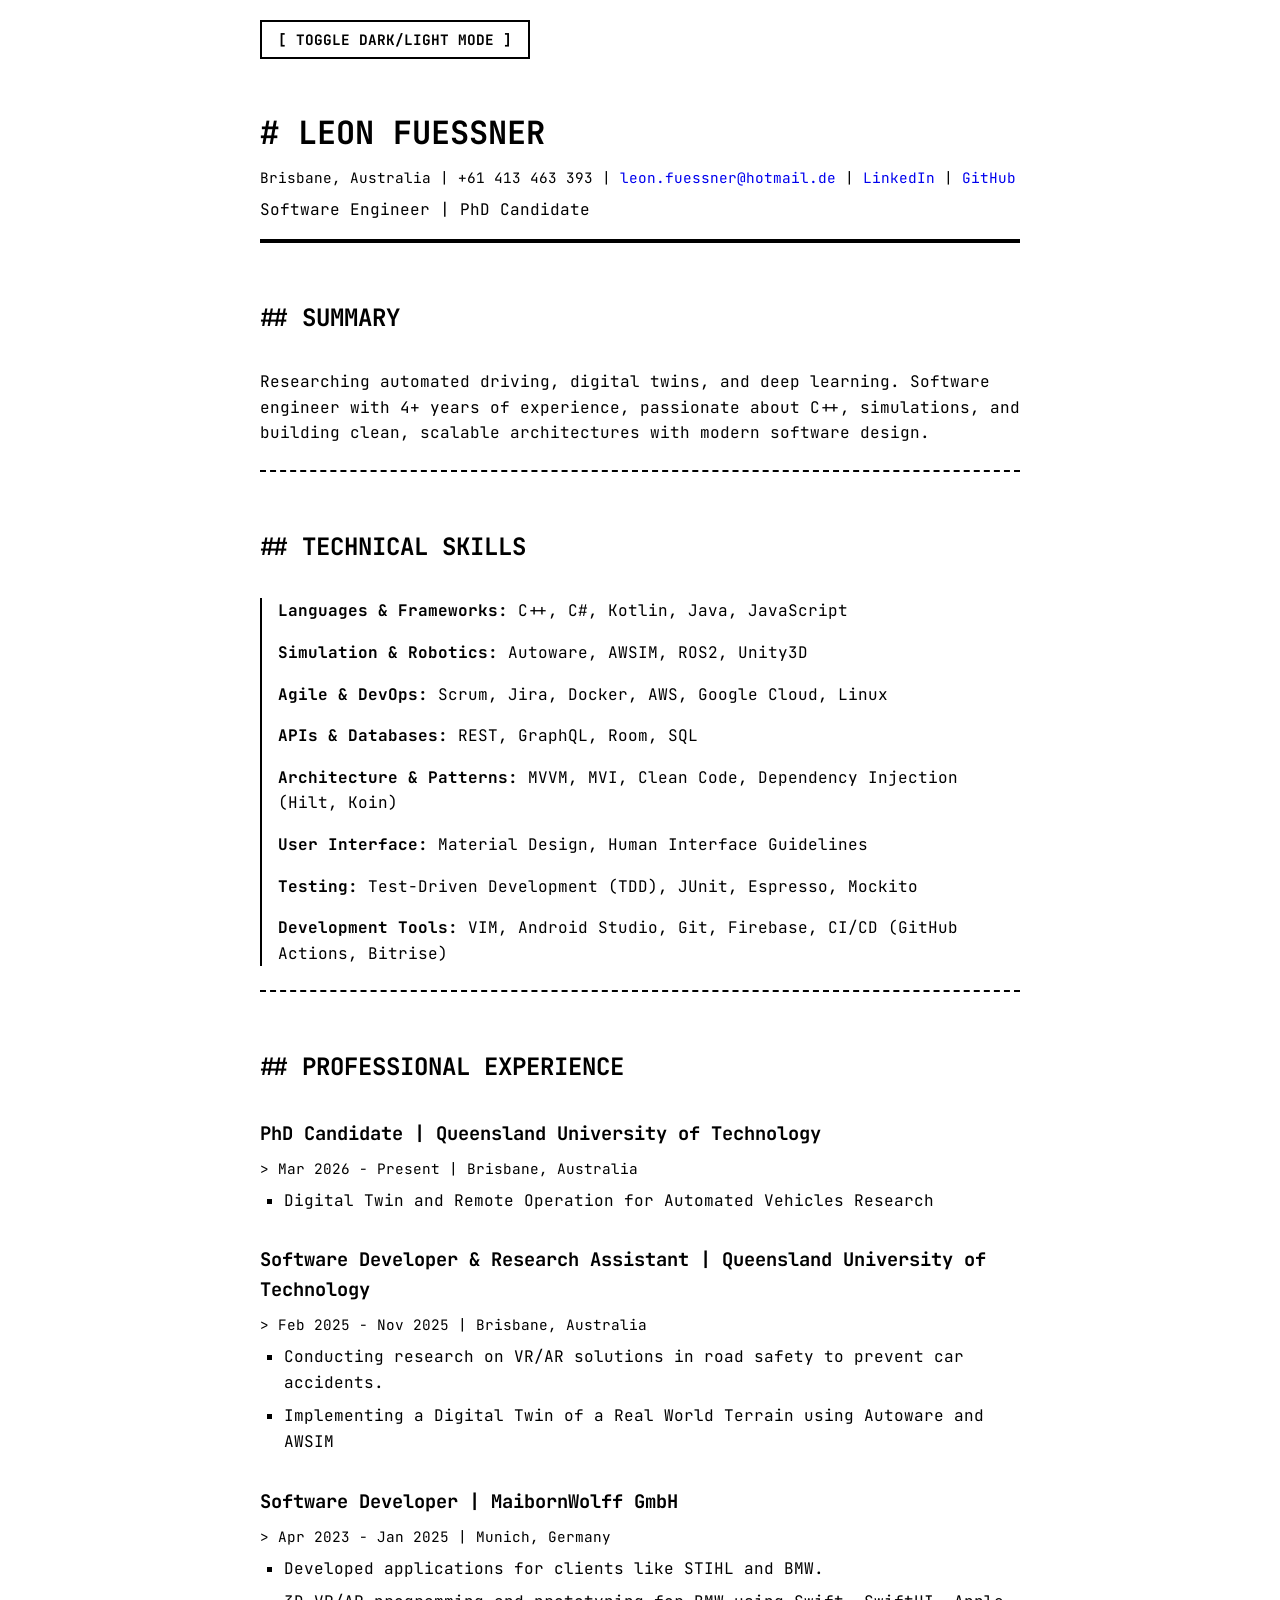
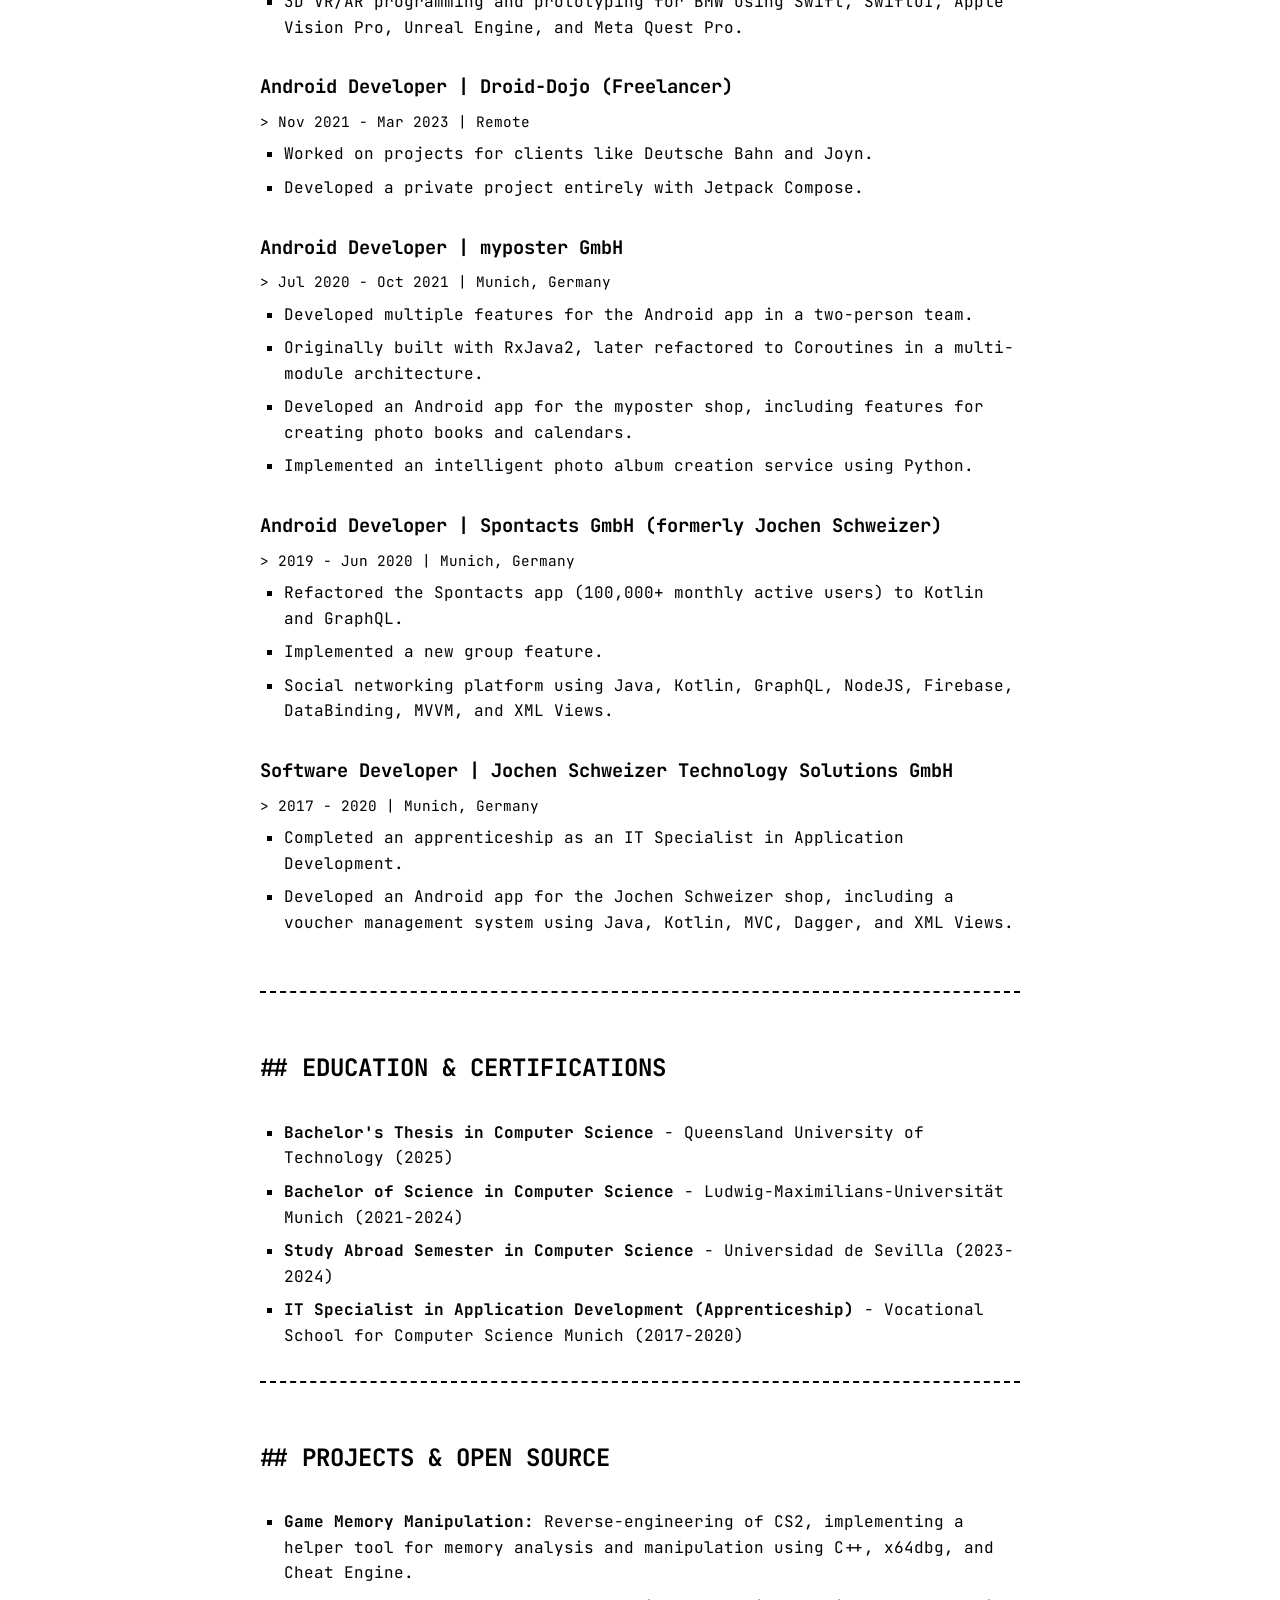
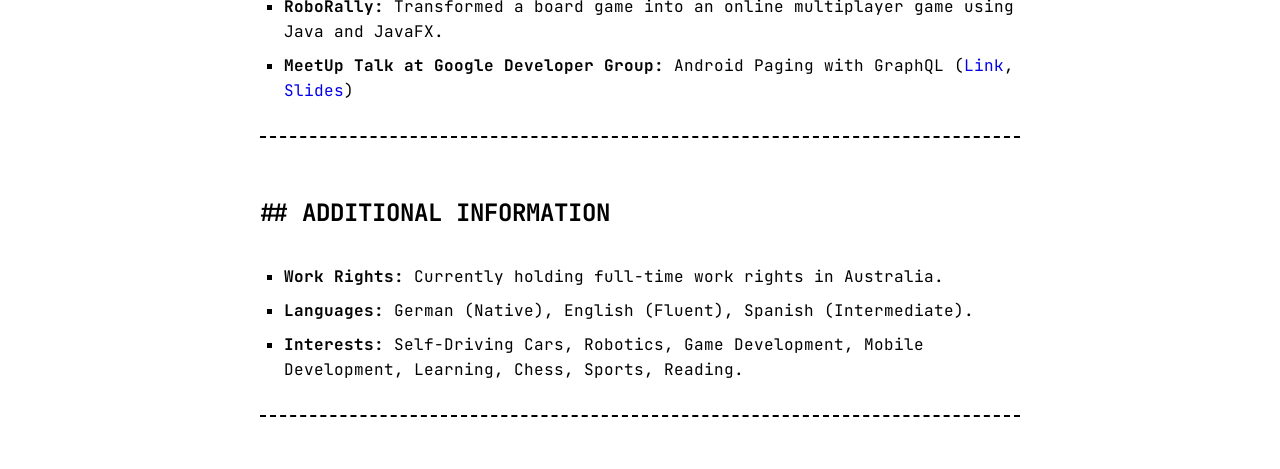
==== index.html @ 9d9c2059 "Update CV: skills, interests, remove /test page" ====
<!DOCTYPE html>
<html lang="en">
<head>
    <meta charset="UTF-8">
    <meta name="viewport" content="width=device-width, initial-scale=1.0">
    <link rel="preconnect" href="https://fonts.googleapis.com">
    <link rel="preconnect" href="https://fonts.gstatic.com" crossorigin>
    <link href="https://fonts.googleapis.com/css2?family=JetBrains+Mono:ital,wght@0,100..800;1,100..800&display=swap" rel="stylesheet">
    <link rel="stylesheet" href="index.css">
    <title>Leon Fuessner - Resume</title>
</head>
<body>
    <div class="controls">
        <button id="theme-toggle">[ Toggle Dark/Light Mode ]</button>
    </div>
    <header>
        <h1># Leon Fuessner</h1>
        <div class="contact-info">
            Brisbane, Australia | +61 413 463 393 | <a href="mailto:leonfuessner@hotmail.de">leon.fuessner@hotmail.de</a> |
            <a href="https://www.linkedin.com/in/leon-fuessner-bab212170">LinkedIn</a> |
            <a href="https://github.com/leonidaas">GitHub</a>
        </div>
        <p>Software Engineer | PhD Candidate</p>
    </header>

    <section>
        <h2>## Summary</h2>
        <p>Researching automated driving, digital twins, and deep learning. Software engineer with 4+ years of experience, passionate about C++, simulations, and building clean, scalable architectures with modern software design.</p>
    </section>

   <section>
  <h2>## Technical Skills</h2>
  <div class="skills-grid">
    <div><strong>Languages & Frameworks:</strong> C++, C#, Kotlin, Java, JavaScript</div>
    <div><strong>Simulation & Robotics:</strong> Autoware, AWSIM, ROS2, Unity3D</div>
    <div><strong>Agile & DevOps:</strong> Scrum, Jira, Docker, AWS, Google Cloud, Linux</div>
    <div><strong>APIs & Databases:</strong> REST, GraphQL, Room, SQL</div>
    <div><strong>Architecture & Patterns:</strong> MVVM, MVI, Clean Code, Dependency Injection (Hilt, Koin)</div>
    <div><strong>User Interface:</strong> Material Design, Human Interface Guidelines</div>
    <div><strong>Testing:</strong> Test-Driven Development (TDD), JUnit, Espresso, Mockito</div>
    <div><strong>Development Tools:</strong> VIM, Android Studio, Git, Firebase, CI/CD (GitHub Actions, Bitrise)</div>
  </div>
</section>
    <section>
        <h2>## Professional Experience</h2>
        <div class="job">
            <h3 class="job-title">PhD Candidate | Queensland University of Technology</h3>
            <p class="job-period">Mar 2026 - Present | Brisbane, Australia</p>
            <ul>
                <li>Digital Twin and Remote Operation for Automated Vehicles Research</li>
            </ul>
        </div>
        <div class="job">
            <h3 class="job-title">Software Developer & Research Assistant | Queensland University of Technology</h3>
            <p class="job-period">Feb 2025 - Nov 2025 | Brisbane, Australia</p>
            <ul>
                <li>Conducting research on VR/AR solutions in road safety to prevent car accidents.</li>
                <li>Implementing a Digital Twin of a Real World Terrain using Autoware and AWSIM</li>
            </ul>
        </div>
        <div class="job">
            <h3 class="job-title">Software Developer | MaibornWolff GmbH</h3>
            <p class="job-period">Apr 2023 -  Jan 2025 | Munich, Germany</p>
            <ul>
                <li>Developed applications for clients like STIHL and BMW.</li>
                <li>3D VR/AR programming and prototyping for BMW using Swift, SwiftUI, Apple Vision Pro, Unreal Engine, and Meta Quest Pro.</li>
            </ul>
        </div>
        <div class="job">
            <h3 class="job-title">Android Developer | Droid-Dojo (Freelancer)</h3>
            <p class="job-period">Nov 2021 - Mar 2023 | Remote</p>
            <ul>
                <li>Worked on projects for clients like Deutsche Bahn and Joyn.</li>
                <li>Developed a private project entirely with Jetpack Compose.</li>
            </ul>
        </div>
        <div class="job">
            <h3 class="job-title">Android Developer | myposter GmbH</h3>
            <p class="job-period">Jul 2020 - Oct 2021 | Munich, Germany</p>
            <ul>
                <li>Developed multiple features for the Android app in a two-person team.</li>
                <li>Originally built with RxJava2, later refactored to Coroutines in a multi-module architecture.</li>
                <li>Developed an Android app for the myposter shop, including features for creating photo books and calendars.</li>
                <li>Implemented an intelligent photo album creation service using Python.</li>
            </ul>
        </div>
        <div class="job">
            <h3 class="job-title">Android Developer | Spontacts GmbH (formerly Jochen Schweizer)</h3>
            <p class="job-period">2019 - Jun 2020 | Munich, Germany</p>
            <ul>
                <li>Refactored the Spontacts app (100,000+ monthly active users) to Kotlin and GraphQL.</li>
                <li>Implemented a new group feature.</li>
                <li>Social networking platform using Java, Kotlin, GraphQL, NodeJS, Firebase, DataBinding, MVVM, and XML Views.</li>
            </ul>
        </div>
        <div class="job">
            <h3 class="job-title">Software Developer | Jochen Schweizer Technology Solutions GmbH</h3>
            <p class="job-period">2017 - 2020 | Munich, Germany</p>
            <ul>
                <li>Completed an apprenticeship as an IT Specialist in Application Development.</li>
                <li>Developed an Android app for the Jochen Schweizer shop, including a voucher management system using Java, Kotlin, MVC, Dagger, and XML Views.</li>
            </ul>
        </div>
    </section>

    <section>
        <h2>## Education & Certifications</h2>
        <ul>
            <li><strong>Bachelor's Thesis in Computer Science</strong> - Queensland University of Technology (2025)</li>
            <li><strong>Bachelor of Science in Computer Science</strong> - Ludwig-Maximilians-Universität Munich (2021-2024)</li>
            <li><strong>Study Abroad Semester in Computer Science</strong> - Universidad de Sevilla (2023-2024)</li>
            <li><strong>IT Specialist in Application Development (Apprenticeship)</strong> - Vocational School for Computer Science Munich (2017-2020)</li>
        </ul>
    </section>

    <section>
        <h2>## Projects & Open Source</h2>
        <ul>
            <li><strong>Game Memory Manipulation:</strong> Reverse-engineering of CS2, implementing a helper tool for memory analysis and manipulation using C++, x64dbg, and Cheat Engine.</li>
            <li><strong>RoboRally:</strong> Transformed a board game into an online multiplayer game using Java and JavaFX.</li>
            <li><strong>MeetUp Talk at Google Developer Group:</strong> Android Paging with GraphQL (<a href="https://gdg.community.dev/events/details/google-gdg-munich-android-presents-september-meetup-jetpack-and-more/">Link</a>, <a href="https://de.slideshare.net/secret/d7X7QtfRTnu1Of">Slides</a>)</li>
            <!-- <li><strong>Open Source Contributions:</strong> Actively contributing to projects on GitHub under <a href="#">leonidaas</a>.</li> -->
        </ul>
    </section>

    <section>
        <h2>## Additional Information</h2>
        <ul>
            <li><strong>Work Rights:</strong> Currently holding full-time work rights in Australia.</li>
            <li><strong>Languages:</strong> German (Native), English (Fluent), Spanish (Intermediate).</li>
            <li><strong>Interests:</strong> Self-Driving Cars, Robotics, Game Development, Mobile Development, Learning, Chess, Sports, Reading.</li>
        </ul>
    </section>

    <script>
        const themeToggle = document.getElementById('theme-toggle');
        const body = document.body;

        themeToggle.addEventListener('click', () => {
            body.classList.toggle('dark-mode');
        });
    </script>
</body>

</html>
---- index.css ----
:root {
    --bg-color: #ffffff;
    --text-color: #000000;
    --link-color: #0000ee;
    --border-color: #000000;
    --font-primary: "JetBrains Mono", monospace;
}

body.dark-mode {
    --bg-color: #000000;
    --text-color: #00ff00;
    --link-color: #00ffff;
    --border-color: #00ff00;
}

* {
    margin: 0;
    padding: 0;
    box-sizing: border-box;
    font-family: var(--font-primary);
}

body {
    background-color: var(--bg-color);
    color: var(--text-color);
    line-height: 1.6;
    max-width: 80ch;
    margin: 0 auto;
    padding: 20px;
}

.controls {
    margin-bottom: 2rem;
    display: flex;
    gap: 1rem;
    flex-wrap: wrap;
}

button {
    background: var(--bg-color);
    color: var(--text-color);
    border: 2px solid var(--border-color);
    padding: 0.5rem 1rem;
    cursor: pointer;
    font-size: 0.9rem;
    font-weight: bold;
    text-transform: uppercase;
}

button:hover {
    background: var(--text-color);
    color: var(--bg-color);
}

header {
    padding: 1rem 0;
    margin-bottom: 2rem;
    border-bottom: 4px solid var(--border-color);
}

h1 {
    font-size: 2rem;
    margin-bottom: 0.5rem;
    text-transform: uppercase;
}

.contact-info {
    font-size: 0.9rem;
    margin: 0.5rem 0;
}

a {
    color: var(--link-color);
    text-decoration: none;
}

a:hover {
    text-decoration: underline;
    background-color: var(--text-color);
    color: var(--bg-color);
}

section {
    padding: 1.5rem 0;
    margin-bottom: 2rem;
    border-bottom: 2px dashed var(--border-color);
}

h2 {
    padding-bottom: 0.5rem;
    margin-bottom: 1.5rem;
    text-transform: uppercase;
}

h3 {
    margin-top: 1rem;
    margin-bottom: 0.5rem;
}

.job {
    margin-bottom: 2rem;
}

.job-title {
    font-weight: bold;
}

.job-period {
    font-size: 0.9rem;
    margin-bottom: 0.5rem;
}

.job-period::before {
    content: "> ";
}

ul {
    list-style: square;
    margin-left: 1.5rem;
    margin-top: 0.5rem;
}

li {
    margin-bottom: 0.5rem;
}

.skills-grid {
    display: grid;
    grid-template-columns: 1fr;
    gap: 1rem;
    border-left: 2px solid var(--border-color);
    padding-left: 1rem;
}

@media (max-width: 600px) {
    h1 {
        font-size: 1.5rem;
    }
}
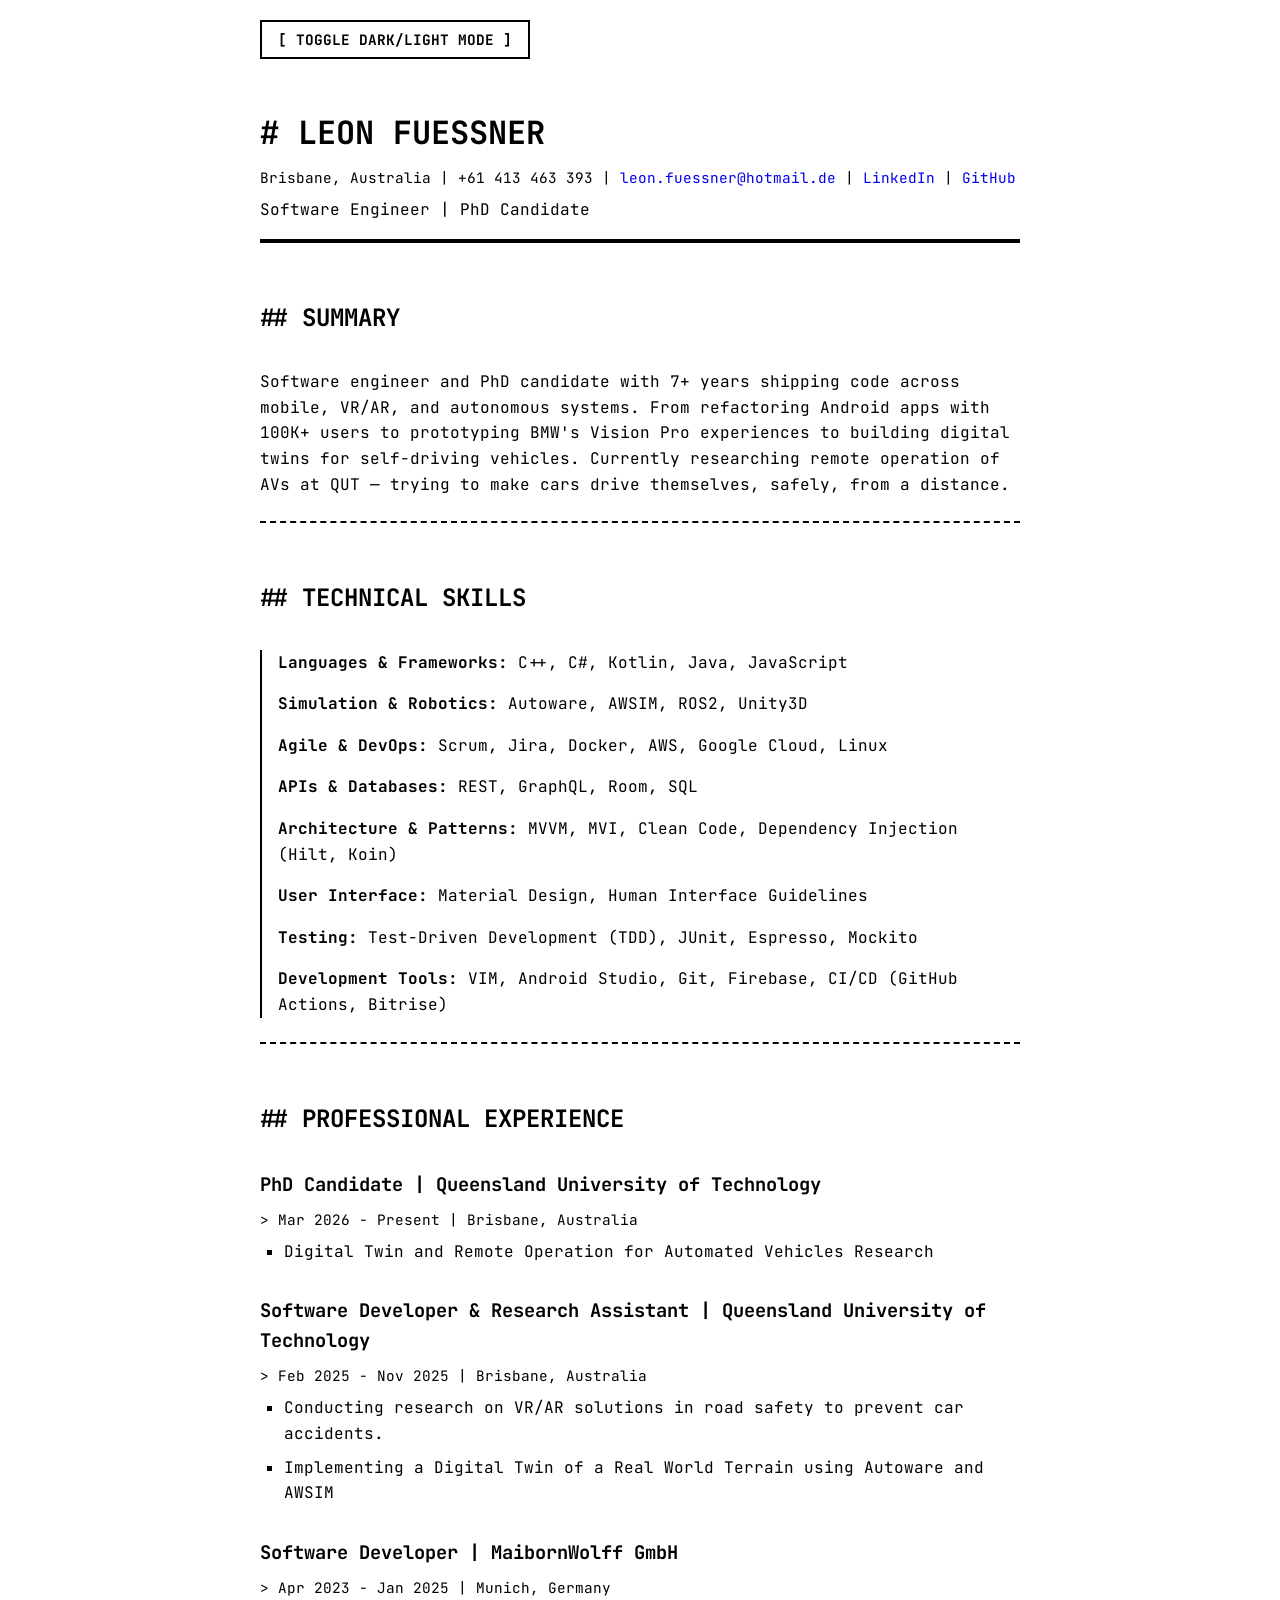
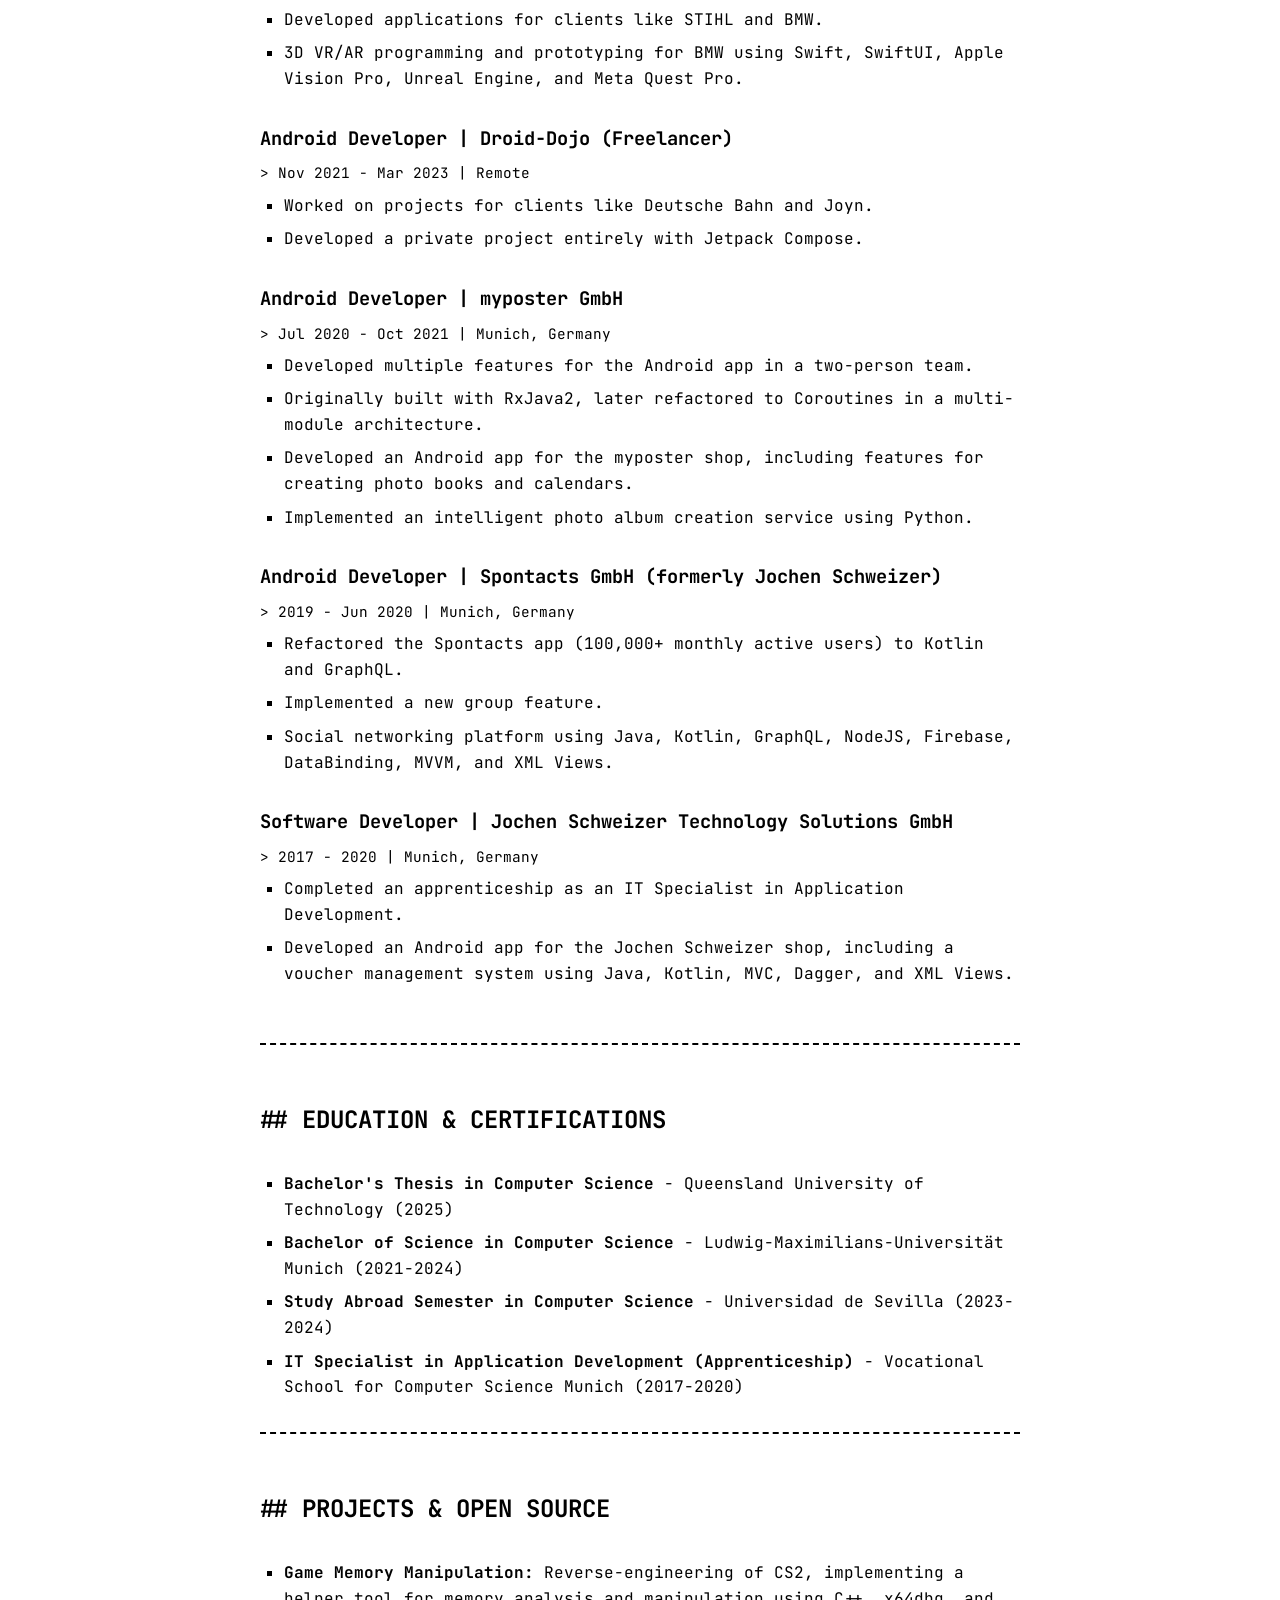
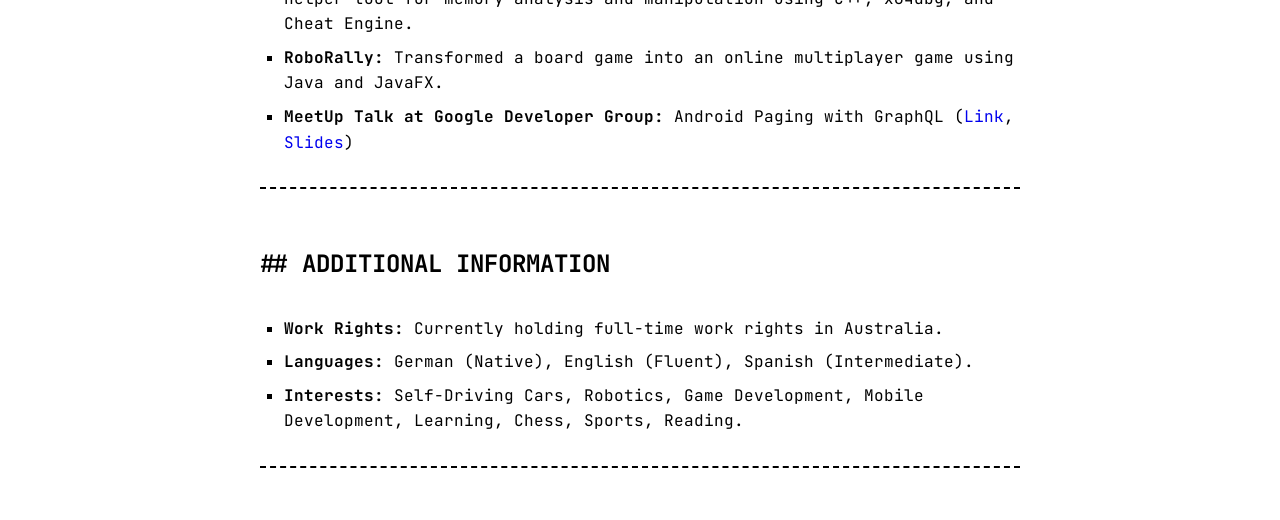
==== commit 2aa39b30: "Update summary: 7+ years experience, new narrative" ====
--- a/index.html
+++ b/index.html
@@ -25,7 +25,7 @@
 
     <section>
         <h2>## Summary</h2>
-        <p>Researching automated driving, digital twins, and deep learning. Software engineer with 4+ years of experience, passionate about C++, simulations, and building clean, scalable architectures with modern software design.</p>
+        <p>Software engineer and PhD candidate with 7+ years shipping code across mobile, VR/AR, and autonomous systems. From refactoring Android apps with 100K+ users to prototyping BMW's Vision Pro experiences to building digital twins for self-driving vehicles. Currently researching remote operation of AVs at QUT — trying to make cars drive themselves, safely, from a distance.</p>
     </section>
 
    <section>
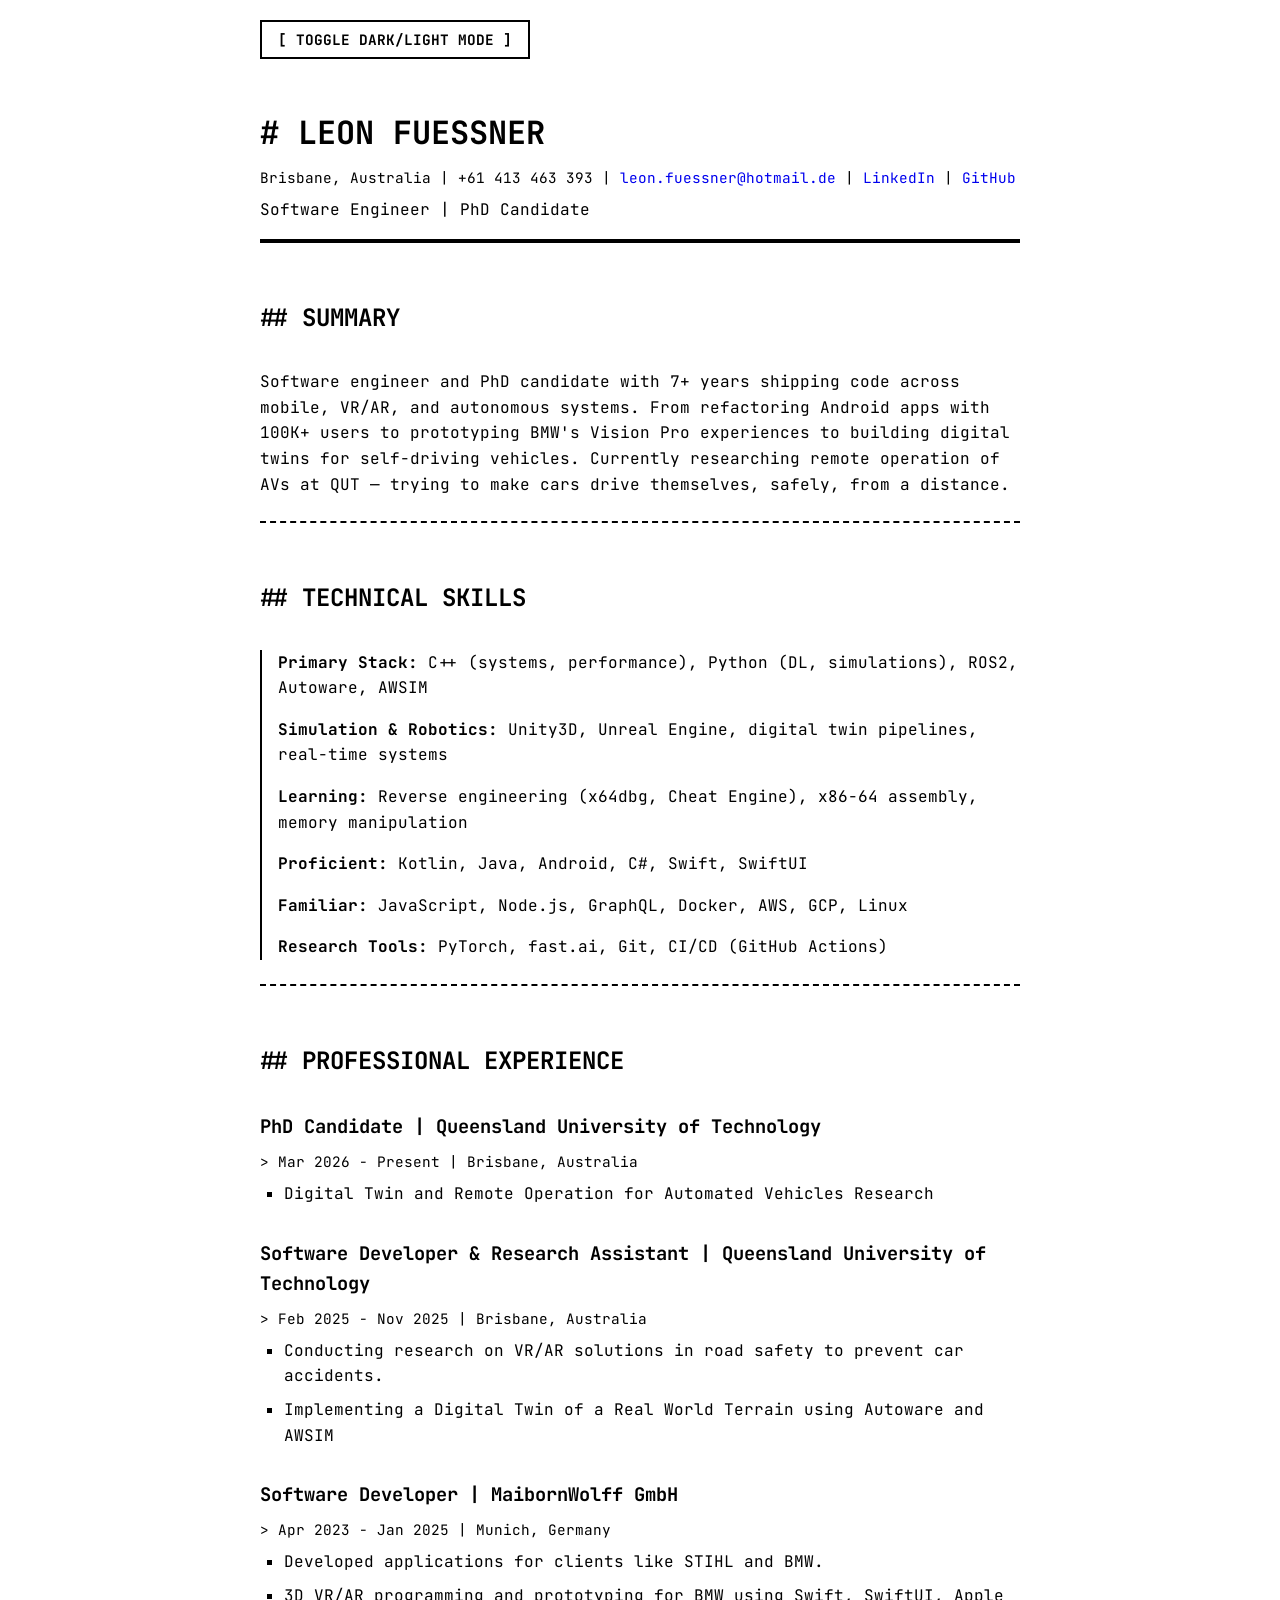
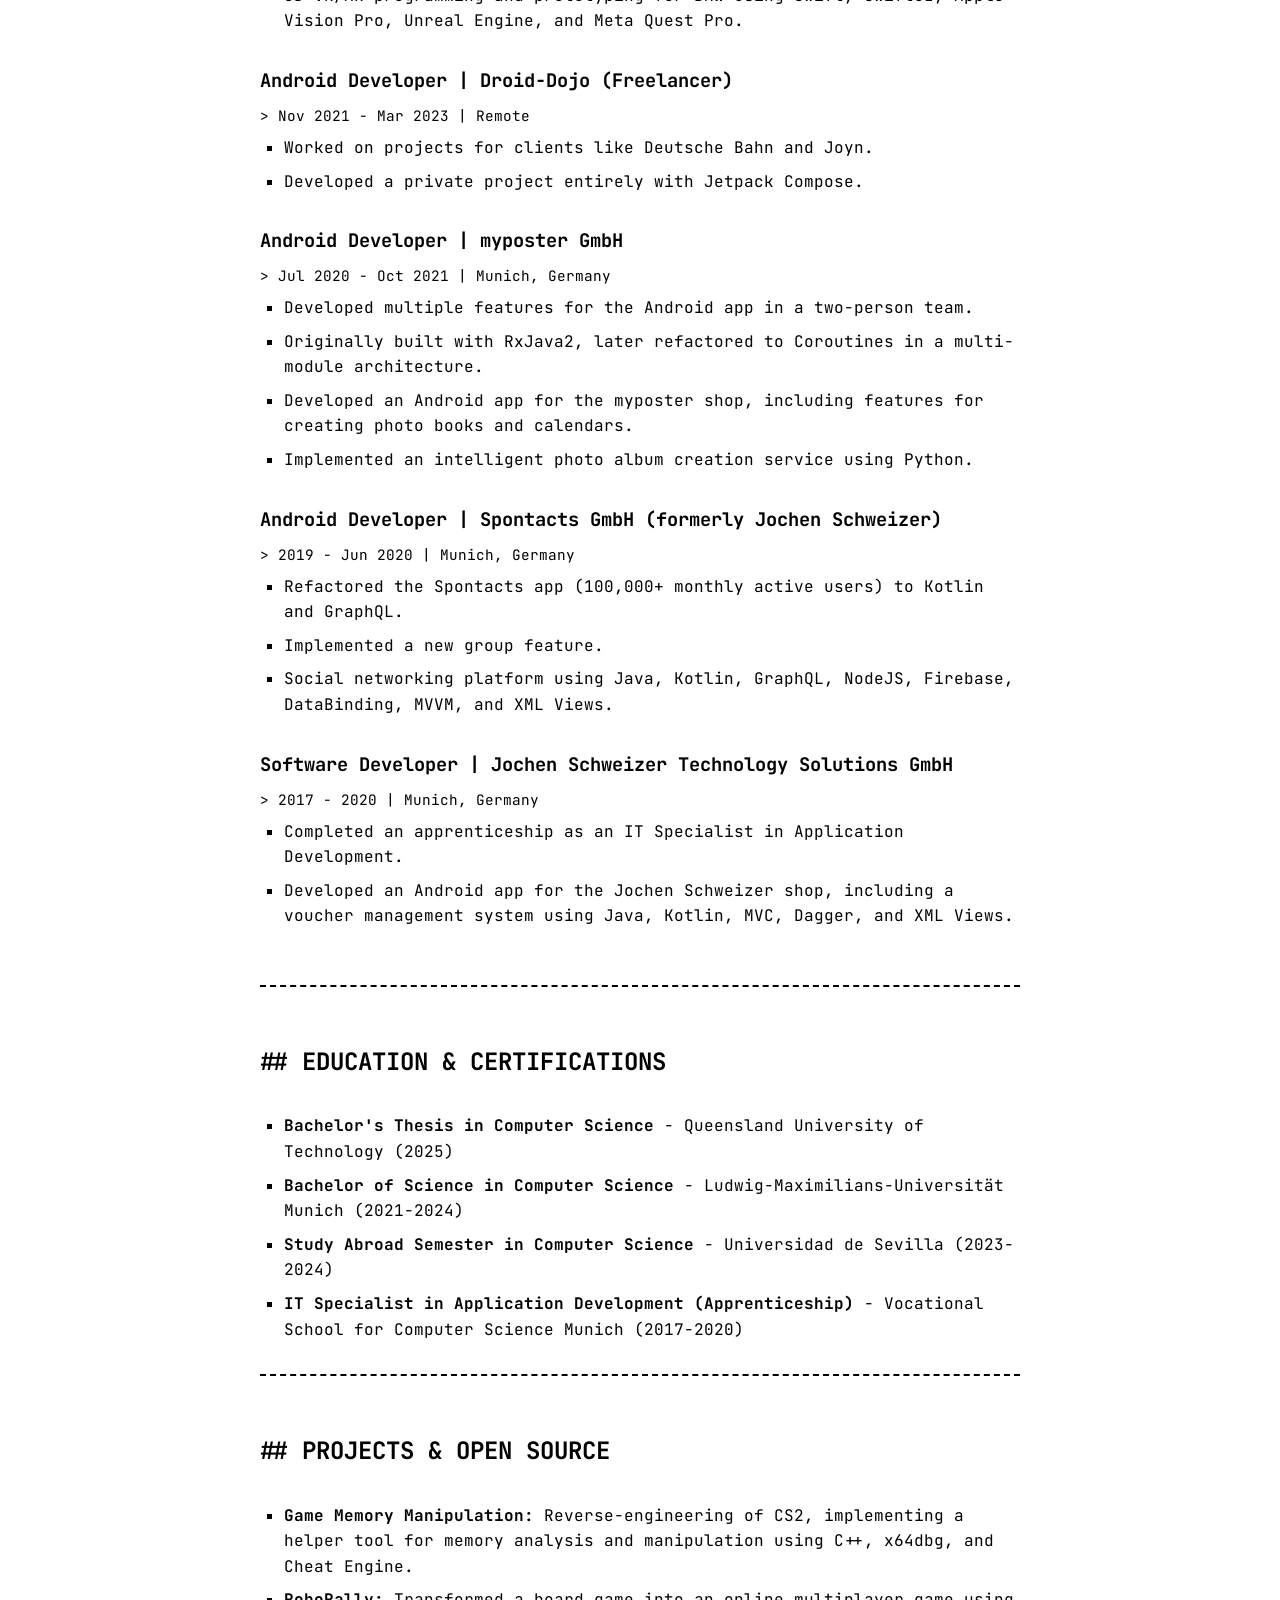
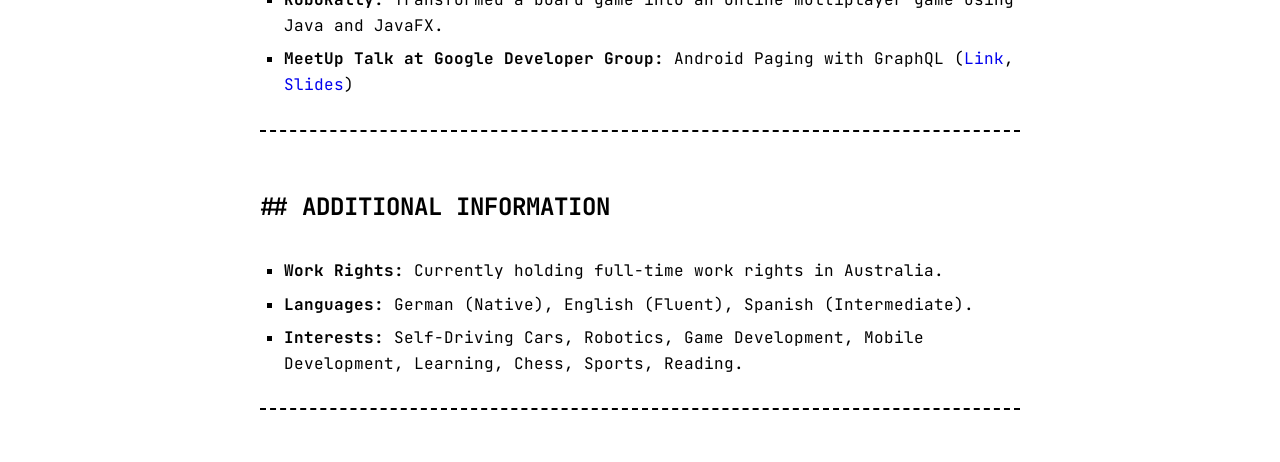
==== commit e7ce5284: "Refactor technical skills: prioritize C++/systems, add learning section, remove fluff" ====
--- a/index.html
+++ b/index.html
@@ -31,14 +31,12 @@
    <section>
   <h2>## Technical Skills</h2>
   <div class="skills-grid">
-    <div><strong>Languages & Frameworks:</strong> C++, C#, Kotlin, Java, JavaScript</div>
-    <div><strong>Simulation & Robotics:</strong> Autoware, AWSIM, ROS2, Unity3D</div>
-    <div><strong>Agile & DevOps:</strong> Scrum, Jira, Docker, AWS, Google Cloud, Linux</div>
-    <div><strong>APIs & Databases:</strong> REST, GraphQL, Room, SQL</div>
-    <div><strong>Architecture & Patterns:</strong> MVVM, MVI, Clean Code, Dependency Injection (Hilt, Koin)</div>
-    <div><strong>User Interface:</strong> Material Design, Human Interface Guidelines</div>
-    <div><strong>Testing:</strong> Test-Driven Development (TDD), JUnit, Espresso, Mockito</div>
-    <div><strong>Development Tools:</strong> VIM, Android Studio, Git, Firebase, CI/CD (GitHub Actions, Bitrise)</div>
+    <div><strong>Primary Stack:</strong> C++ (systems, performance), Python (DL, simulations), ROS2, Autoware, AWSIM</div>
+    <div><strong>Simulation & Robotics:</strong> Unity3D, Unreal Engine, digital twin pipelines, real-time systems</div>
+    <div><strong>Learning:</strong> Reverse engineering (x64dbg, Cheat Engine), x86-64 assembly, memory manipulation</div>
+    <div><strong>Proficient:</strong> Kotlin, Java, Android, C#, Swift, SwiftUI</div>
+    <div><strong>Familiar:</strong> JavaScript, Node.js, GraphQL, Docker, AWS, GCP, Linux</div>
+    <div><strong>Research Tools:</strong> PyTorch, fast.ai, Git, CI/CD (GitHub Actions)</div>
   </div>
 </section>
     <section>
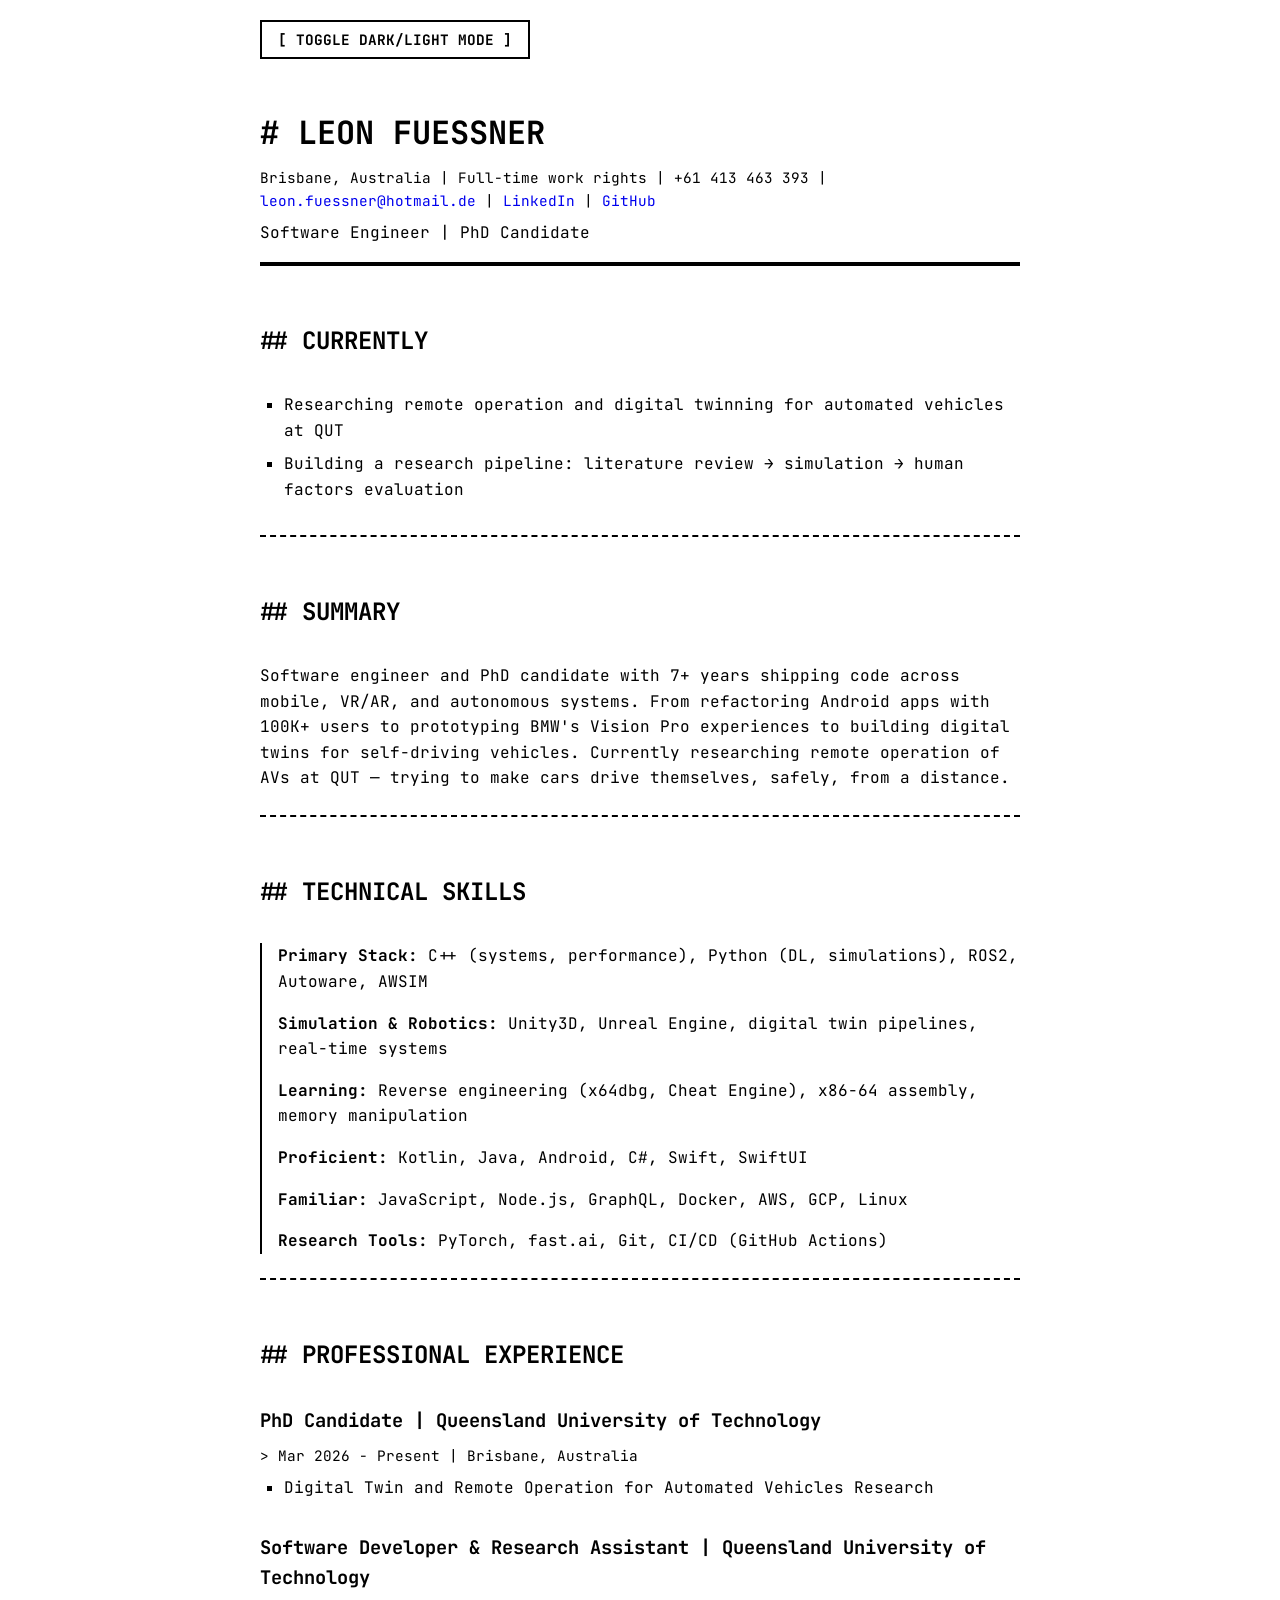
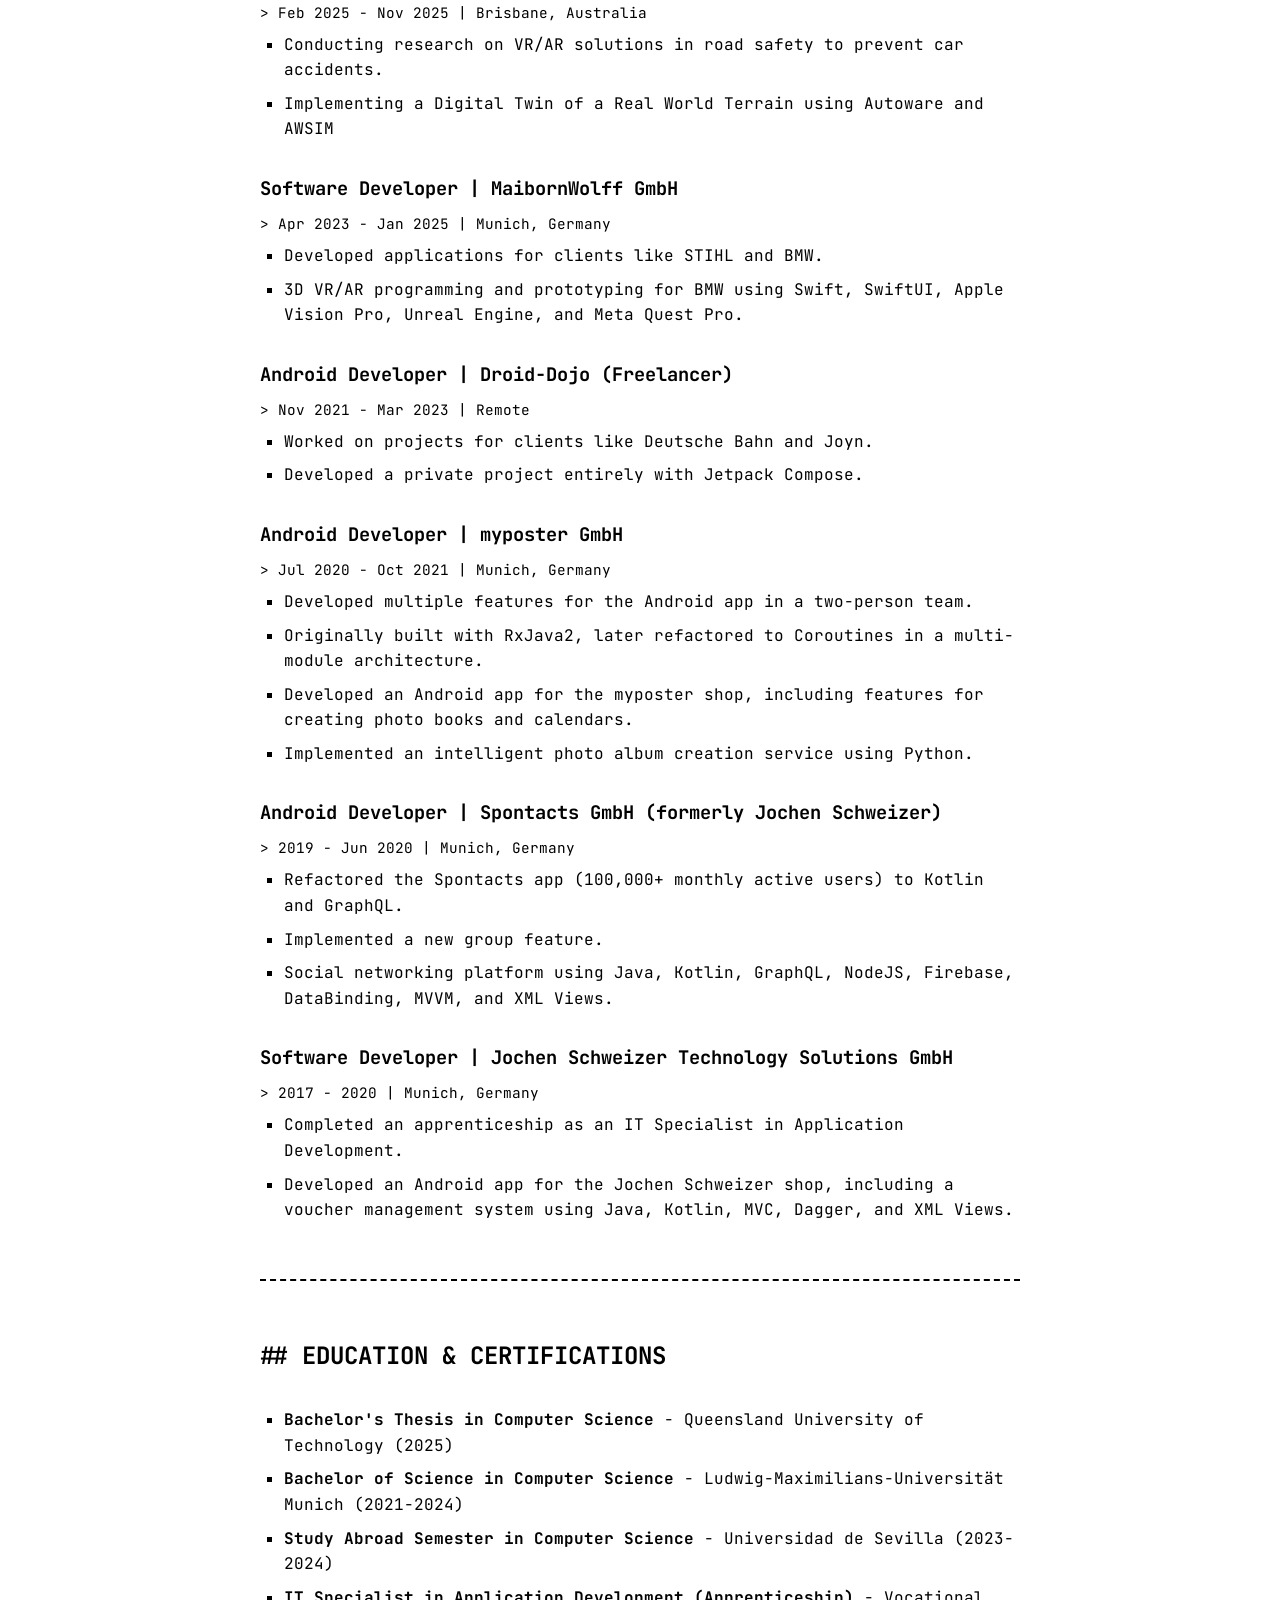
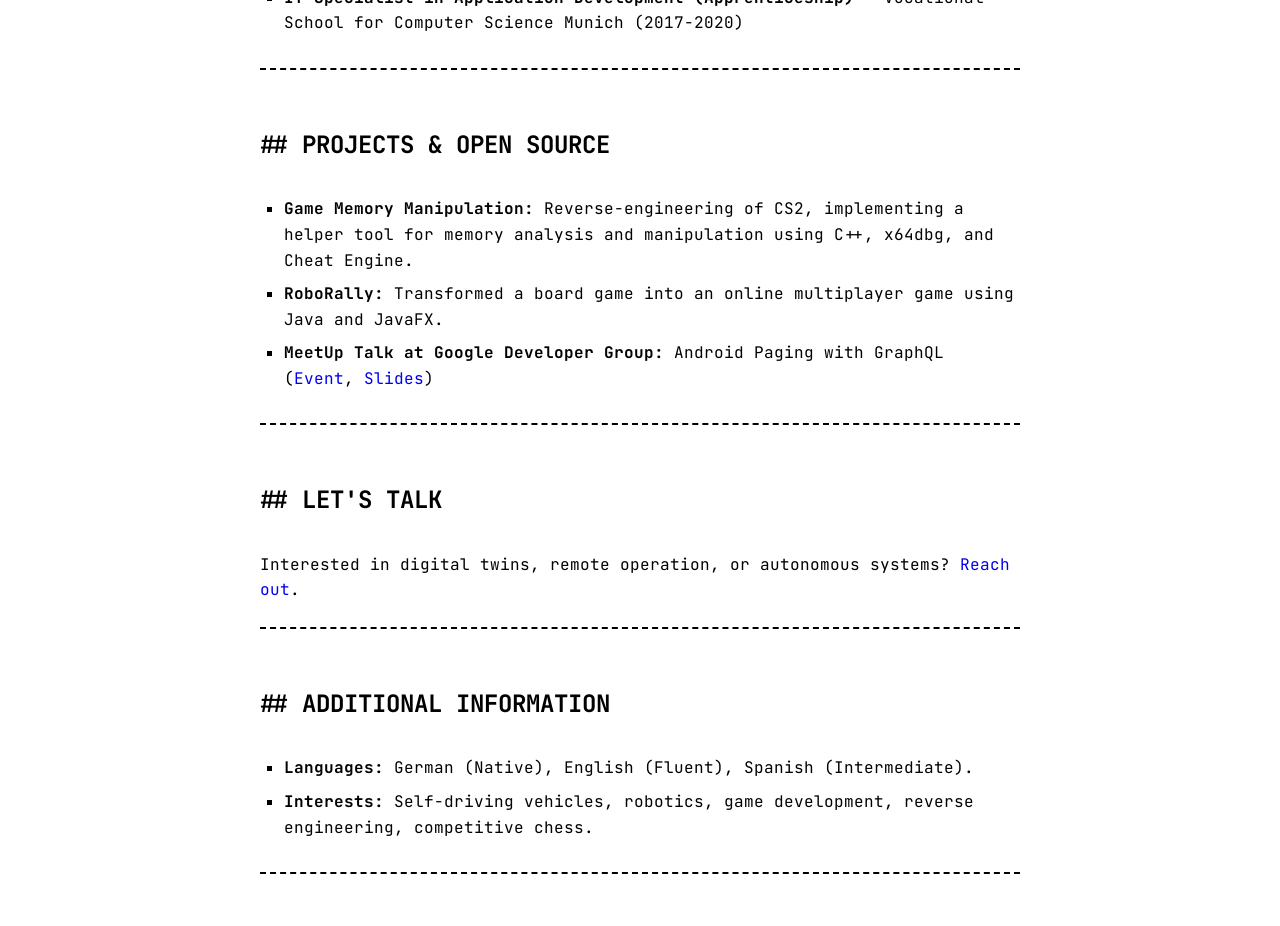
==== commit ccb5b93c: "Add Currently section, CTA, clean up interests, move work rights to contact" ====
--- a/index.html
+++ b/index.html
@@ -16,12 +16,20 @@
     <header>
         <h1># Leon Fuessner</h1>
         <div class="contact-info">
-            Brisbane, Australia | +61 413 463 393 | <a href="mailto:leonfuessner@hotmail.de">leon.fuessner@hotmail.de</a> |
+            Brisbane, Australia | Full-time work rights | +61 413 463 393 | <a href="mailto:leonfuessner@hotmail.de">leon.fuessner@hotmail.de</a> |
             <a href="https://www.linkedin.com/in/leon-fuessner-bab212170">LinkedIn</a> |
             <a href="https://github.com/leonidaas">GitHub</a>
         </div>
         <p>Software Engineer | PhD Candidate</p>
     </header>
+
+    <section>
+        <h2>## Currently</h2>
+        <ul>
+            <li>Researching remote operation and digital twinning for automated vehicles at QUT</li>
+            <li>Building a research pipeline: literature review → simulation → human factors evaluation</li>
+        </ul>
+    </section>
 
     <section>
         <h2>## Summary</h2>
@@ -116,17 +124,20 @@
         <ul>
             <li><strong>Game Memory Manipulation:</strong> Reverse-engineering of CS2, implementing a helper tool for memory analysis and manipulation using C++, x64dbg, and Cheat Engine.</li>
             <li><strong>RoboRally:</strong> Transformed a board game into an online multiplayer game using Java and JavaFX.</li>
-            <li><strong>MeetUp Talk at Google Developer Group:</strong> Android Paging with GraphQL (<a href="https://gdg.community.dev/events/details/google-gdg-munich-android-presents-september-meetup-jetpack-and-more/">Link</a>, <a href="https://de.slideshare.net/secret/d7X7QtfRTnu1Of">Slides</a>)</li>
-            <!-- <li><strong>Open Source Contributions:</strong> Actively contributing to projects on GitHub under <a href="#">leonidaas</a>.</li> -->
+            <li><strong>MeetUp Talk at Google Developer Group:</strong> Android Paging with GraphQL (<a href="https://gdg.community.dev/events/details/google-gdg-munich-android-presents-september-meetup-jetpack-and-more/">Event</a>, <a href="https://de.slideshare.net/secret/d7X7QtfRTnu1Of">Slides</a>)</li>
         </ul>
+    </section>
+
+    <section>
+        <h2>## Let's Talk</h2>
+        <p>Interested in digital twins, remote operation, or autonomous systems? <a href="mailto:leonfuessner@hotmail.de">Reach out</a>.</p>
     </section>
 
     <section>
         <h2>## Additional Information</h2>
         <ul>
-            <li><strong>Work Rights:</strong> Currently holding full-time work rights in Australia.</li>
             <li><strong>Languages:</strong> German (Native), English (Fluent), Spanish (Intermediate).</li>
-            <li><strong>Interests:</strong> Self-Driving Cars, Robotics, Game Development, Mobile Development, Learning, Chess, Sports, Reading.</li>
+            <li><strong>Interests:</strong> Self-driving vehicles, robotics, game development, reverse engineering, competitive chess.</li>
         </ul>
     </section>
 
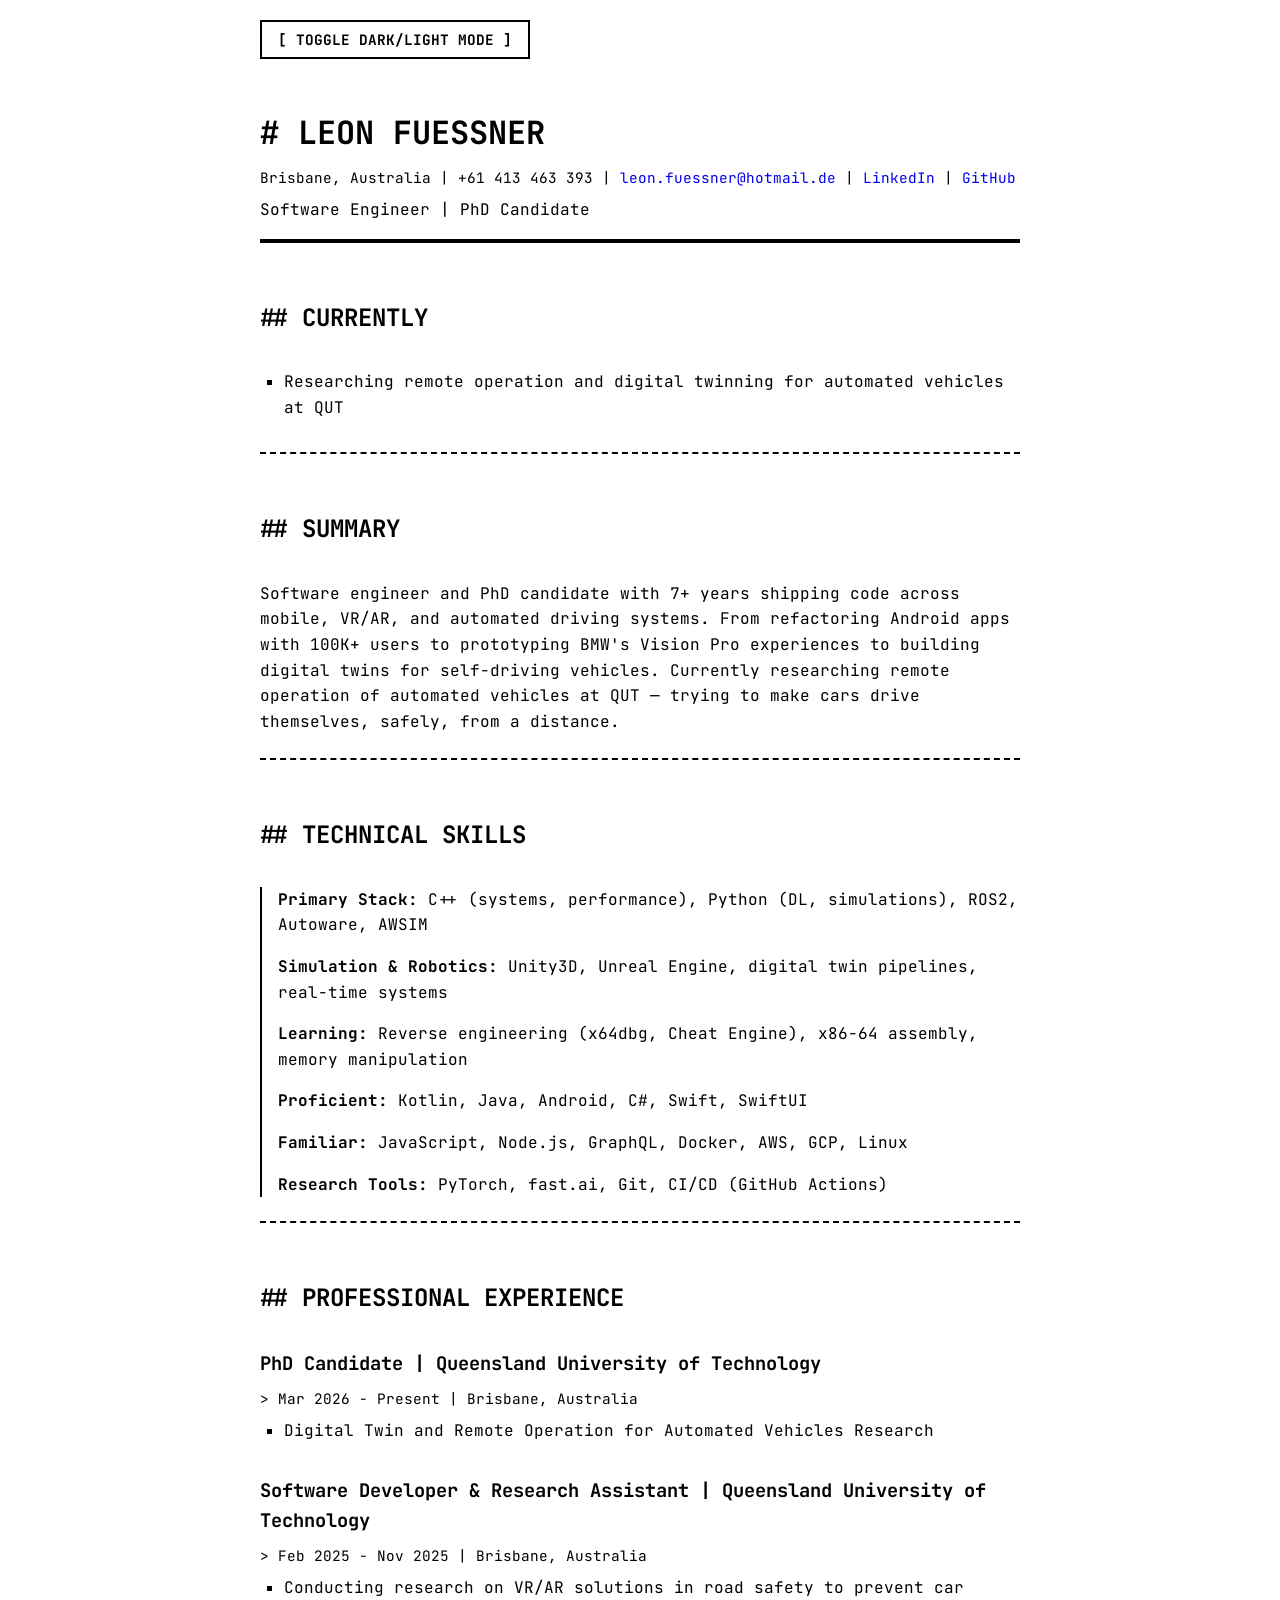
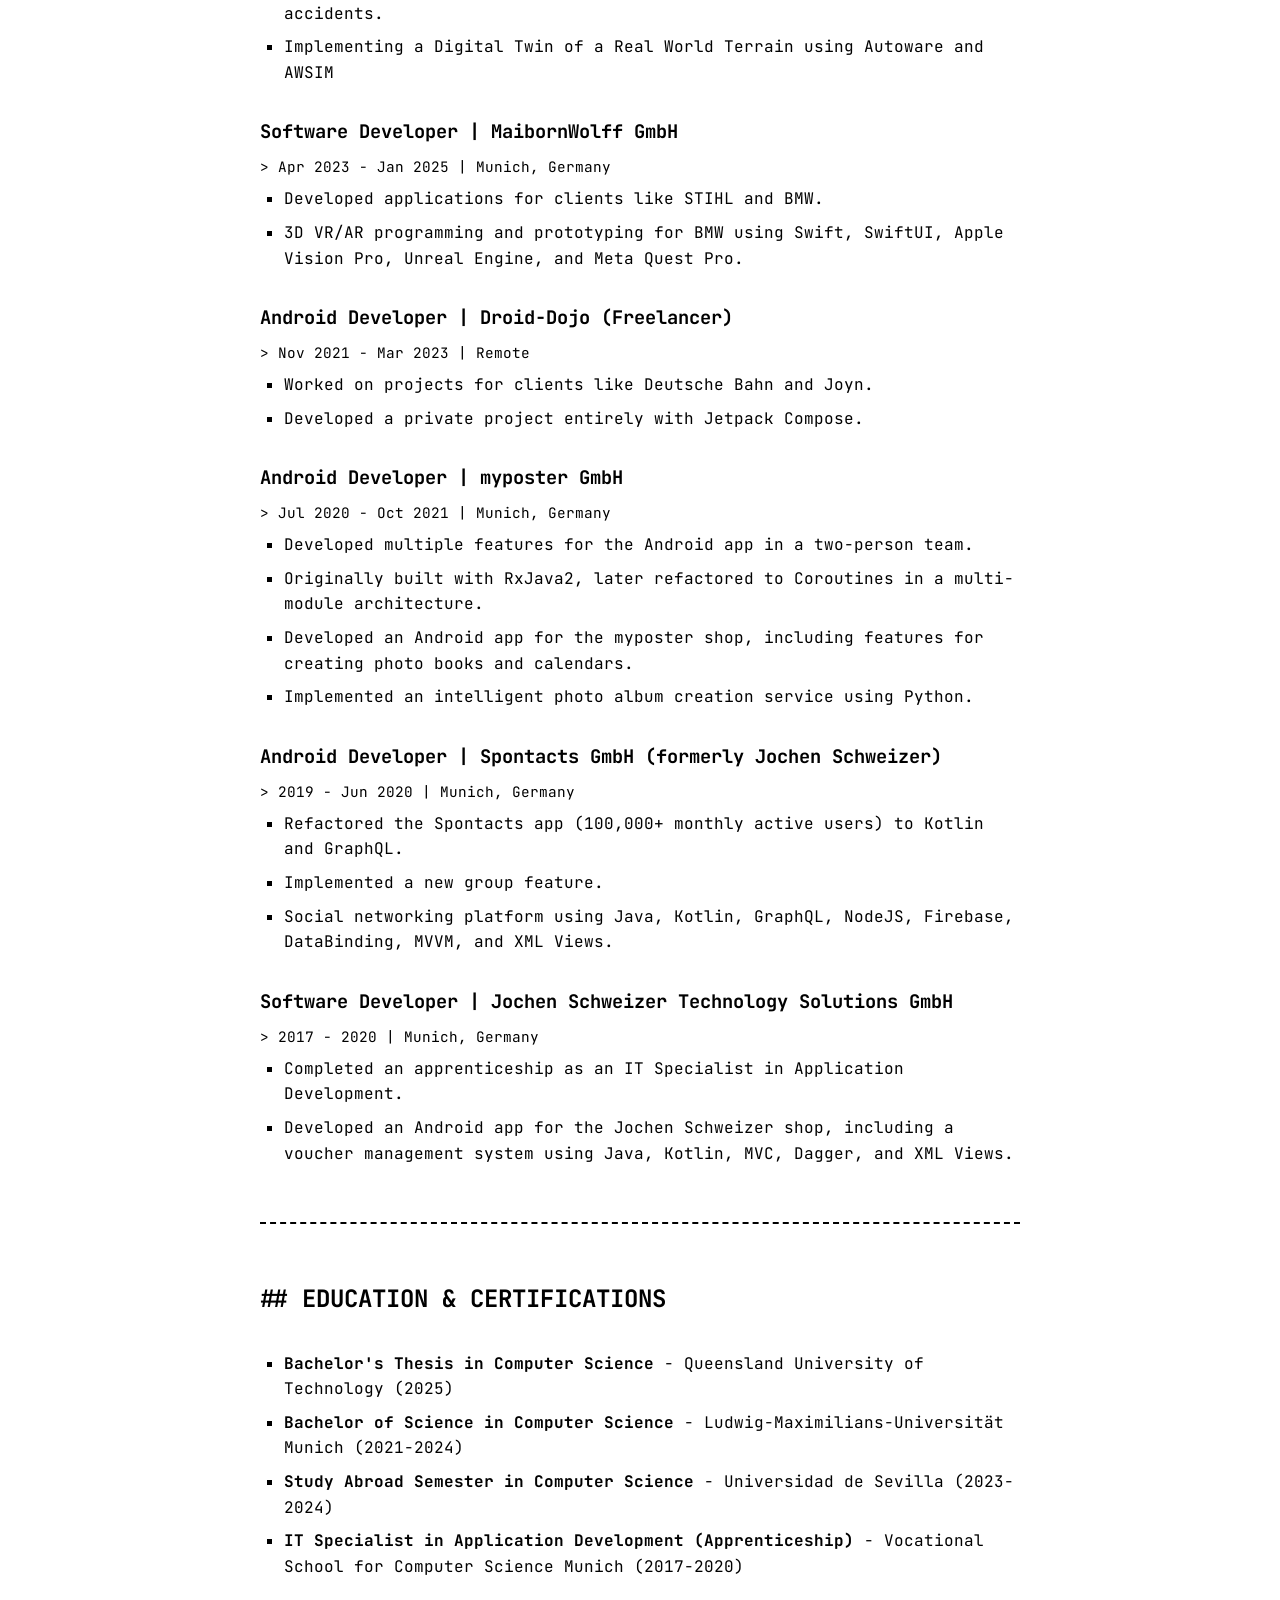
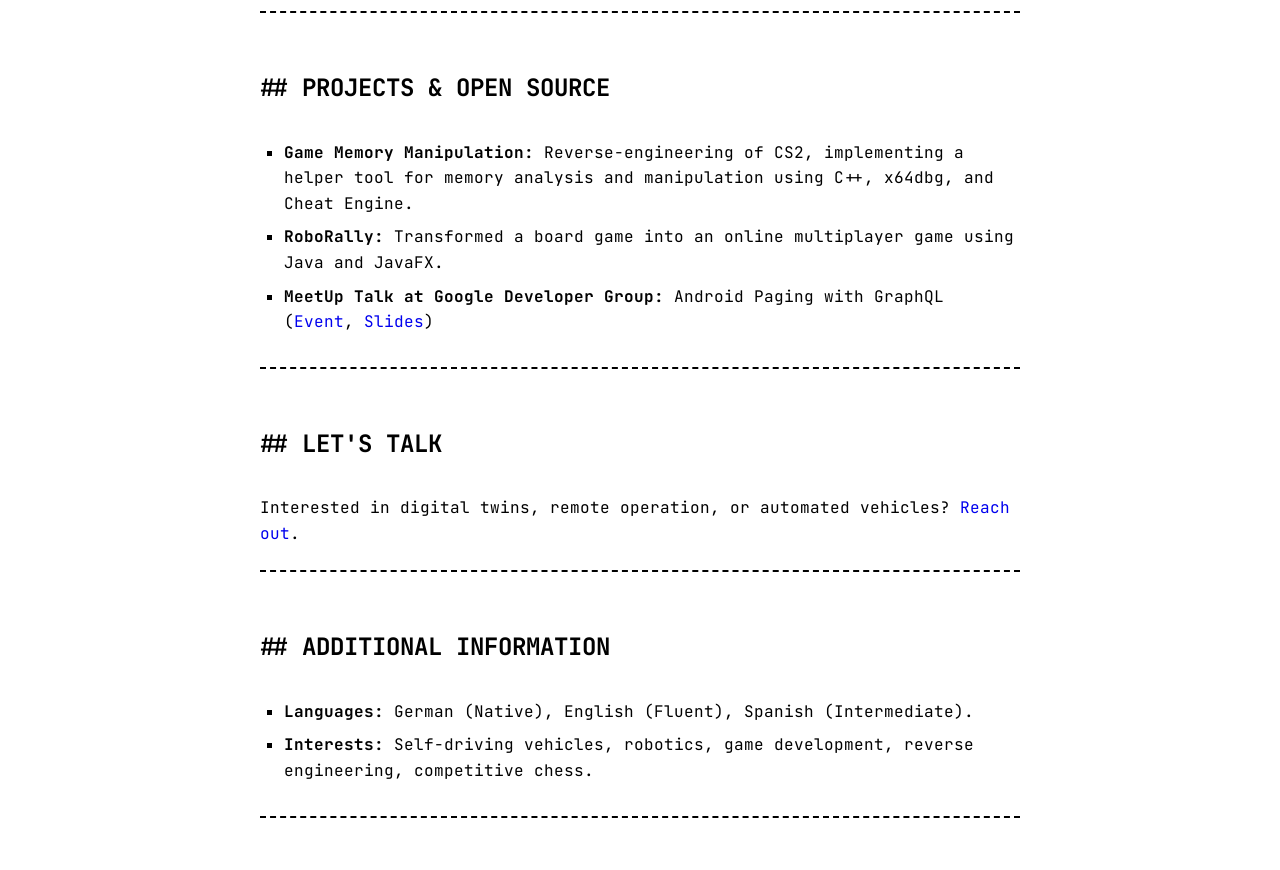
==== commit 42a0a759: "Remove work rights, research pipeline line; replace autonomous with automated vehicles" ====
--- a/index.html
+++ b/index.html
@@ -16,7 +16,7 @@
     <header>
         <h1># Leon Fuessner</h1>
         <div class="contact-info">
-            Brisbane, Australia | Full-time work rights | +61 413 463 393 | <a href="mailto:leonfuessner@hotmail.de">leon.fuessner@hotmail.de</a> |
+            Brisbane, Australia | +61 413 463 393 | <a href="mailto:leonfuessner@hotmail.de">leon.fuessner@hotmail.de</a> |
             <a href="https://www.linkedin.com/in/leon-fuessner-bab212170">LinkedIn</a> |
             <a href="https://github.com/leonidaas">GitHub</a>
         </div>
@@ -27,13 +27,12 @@
         <h2>## Currently</h2>
         <ul>
             <li>Researching remote operation and digital twinning for automated vehicles at QUT</li>
-            <li>Building a research pipeline: literature review → simulation → human factors evaluation</li>
         </ul>
     </section>
 
     <section>
         <h2>## Summary</h2>
-        <p>Software engineer and PhD candidate with 7+ years shipping code across mobile, VR/AR, and autonomous systems. From refactoring Android apps with 100K+ users to prototyping BMW's Vision Pro experiences to building digital twins for self-driving vehicles. Currently researching remote operation of AVs at QUT — trying to make cars drive themselves, safely, from a distance.</p>
+        <p>Software engineer and PhD candidate with 7+ years shipping code across mobile, VR/AR, and automated driving systems. From refactoring Android apps with 100K+ users to prototyping BMW's Vision Pro experiences to building digital twins for self-driving vehicles. Currently researching remote operation of automated vehicles at QUT — trying to make cars drive themselves, safely, from a distance.</p>
     </section>
 
    <section>
@@ -130,7 +129,7 @@
 
     <section>
         <h2>## Let's Talk</h2>
-        <p>Interested in digital twins, remote operation, or autonomous systems? <a href="mailto:leonfuessner@hotmail.de">Reach out</a>.</p>
+        <p>Interested in digital twins, remote operation, or automated vehicles? <a href="mailto:leonfuessner@hotmail.de">Reach out</a>.</p>
     </section>
 
     <section>
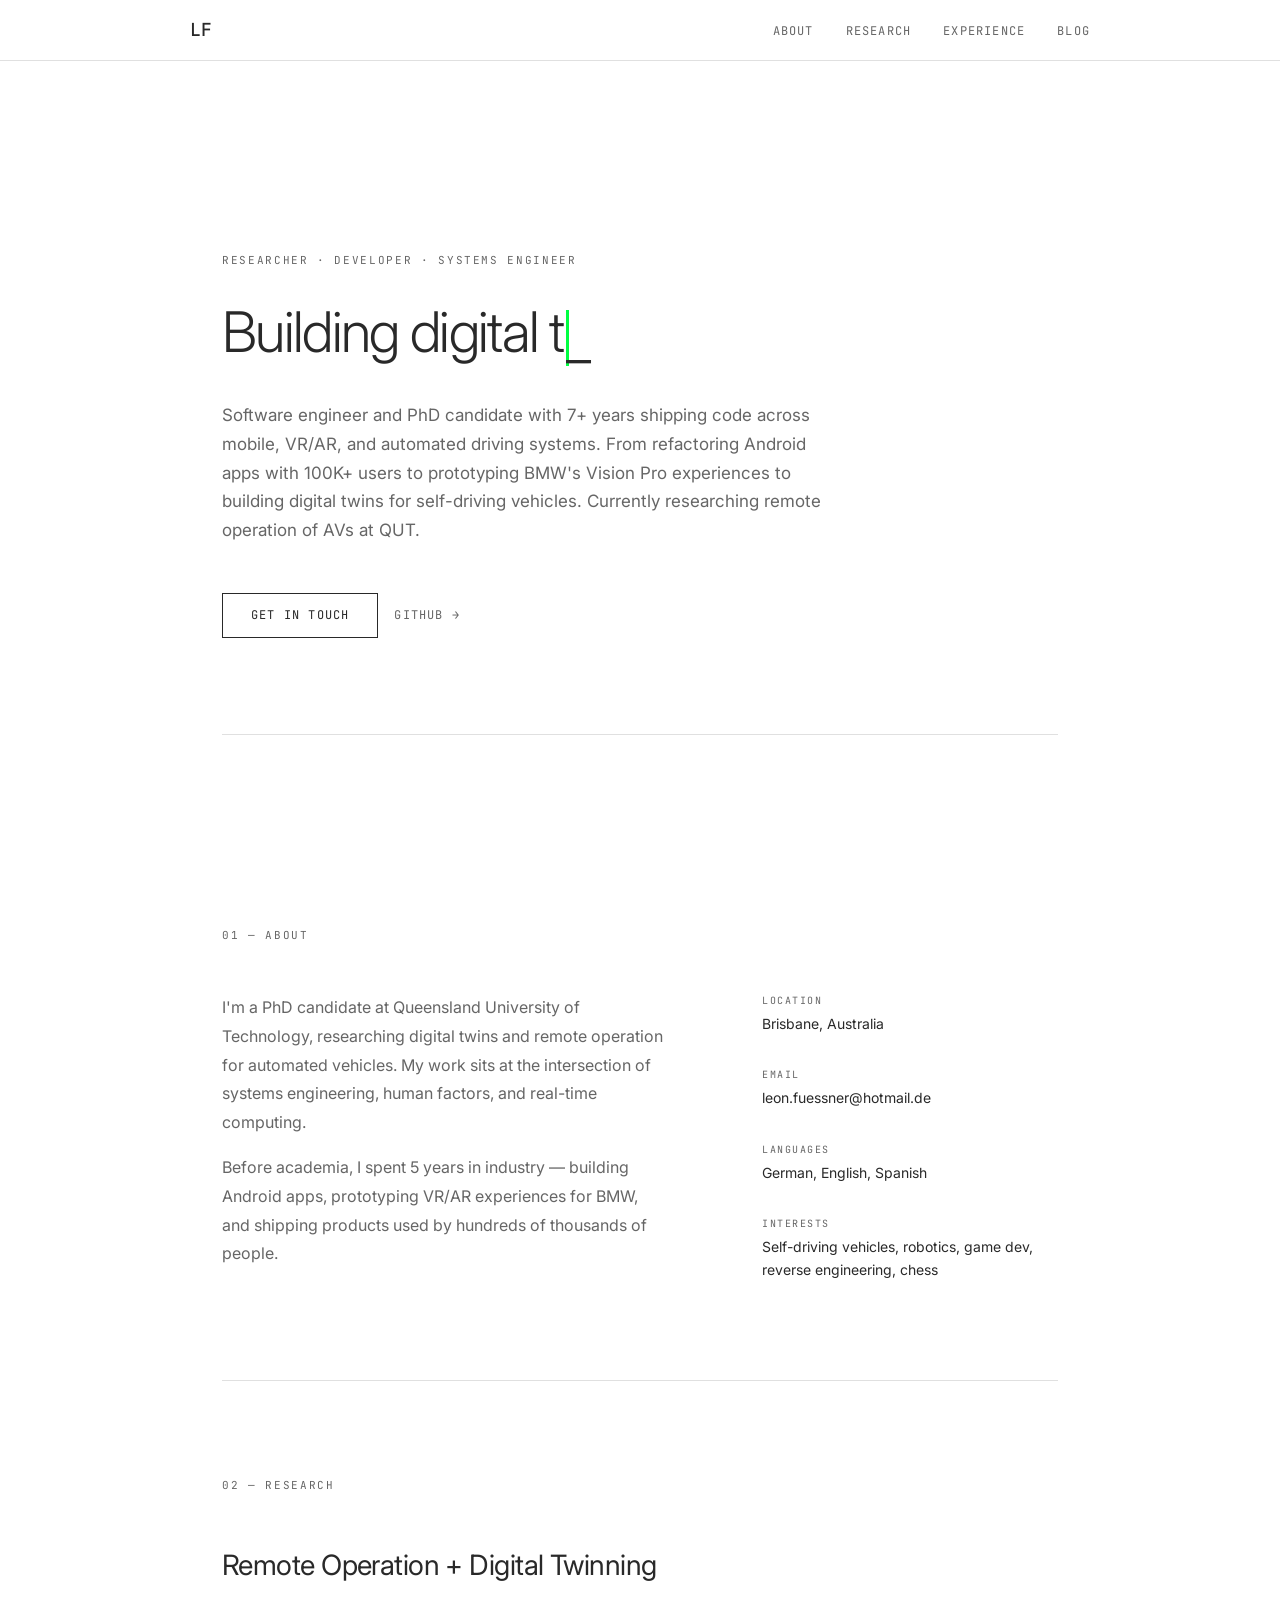
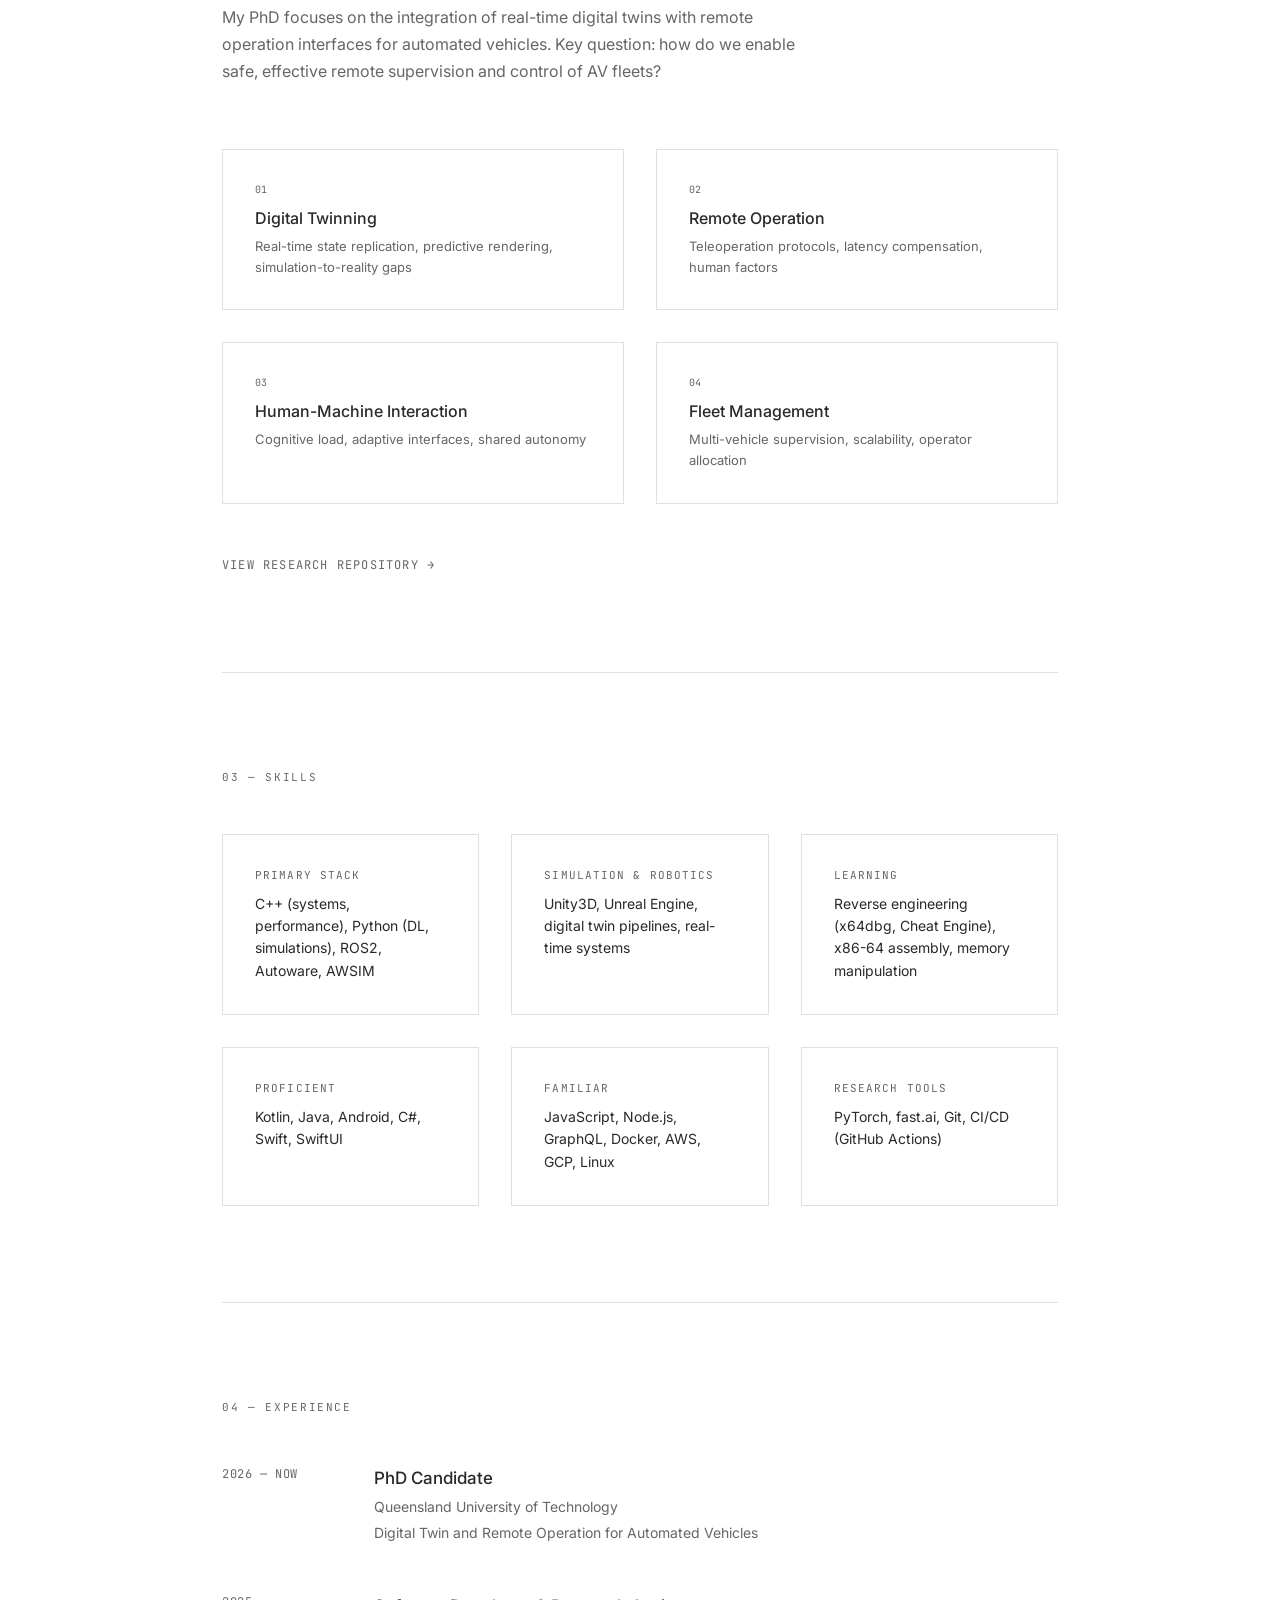
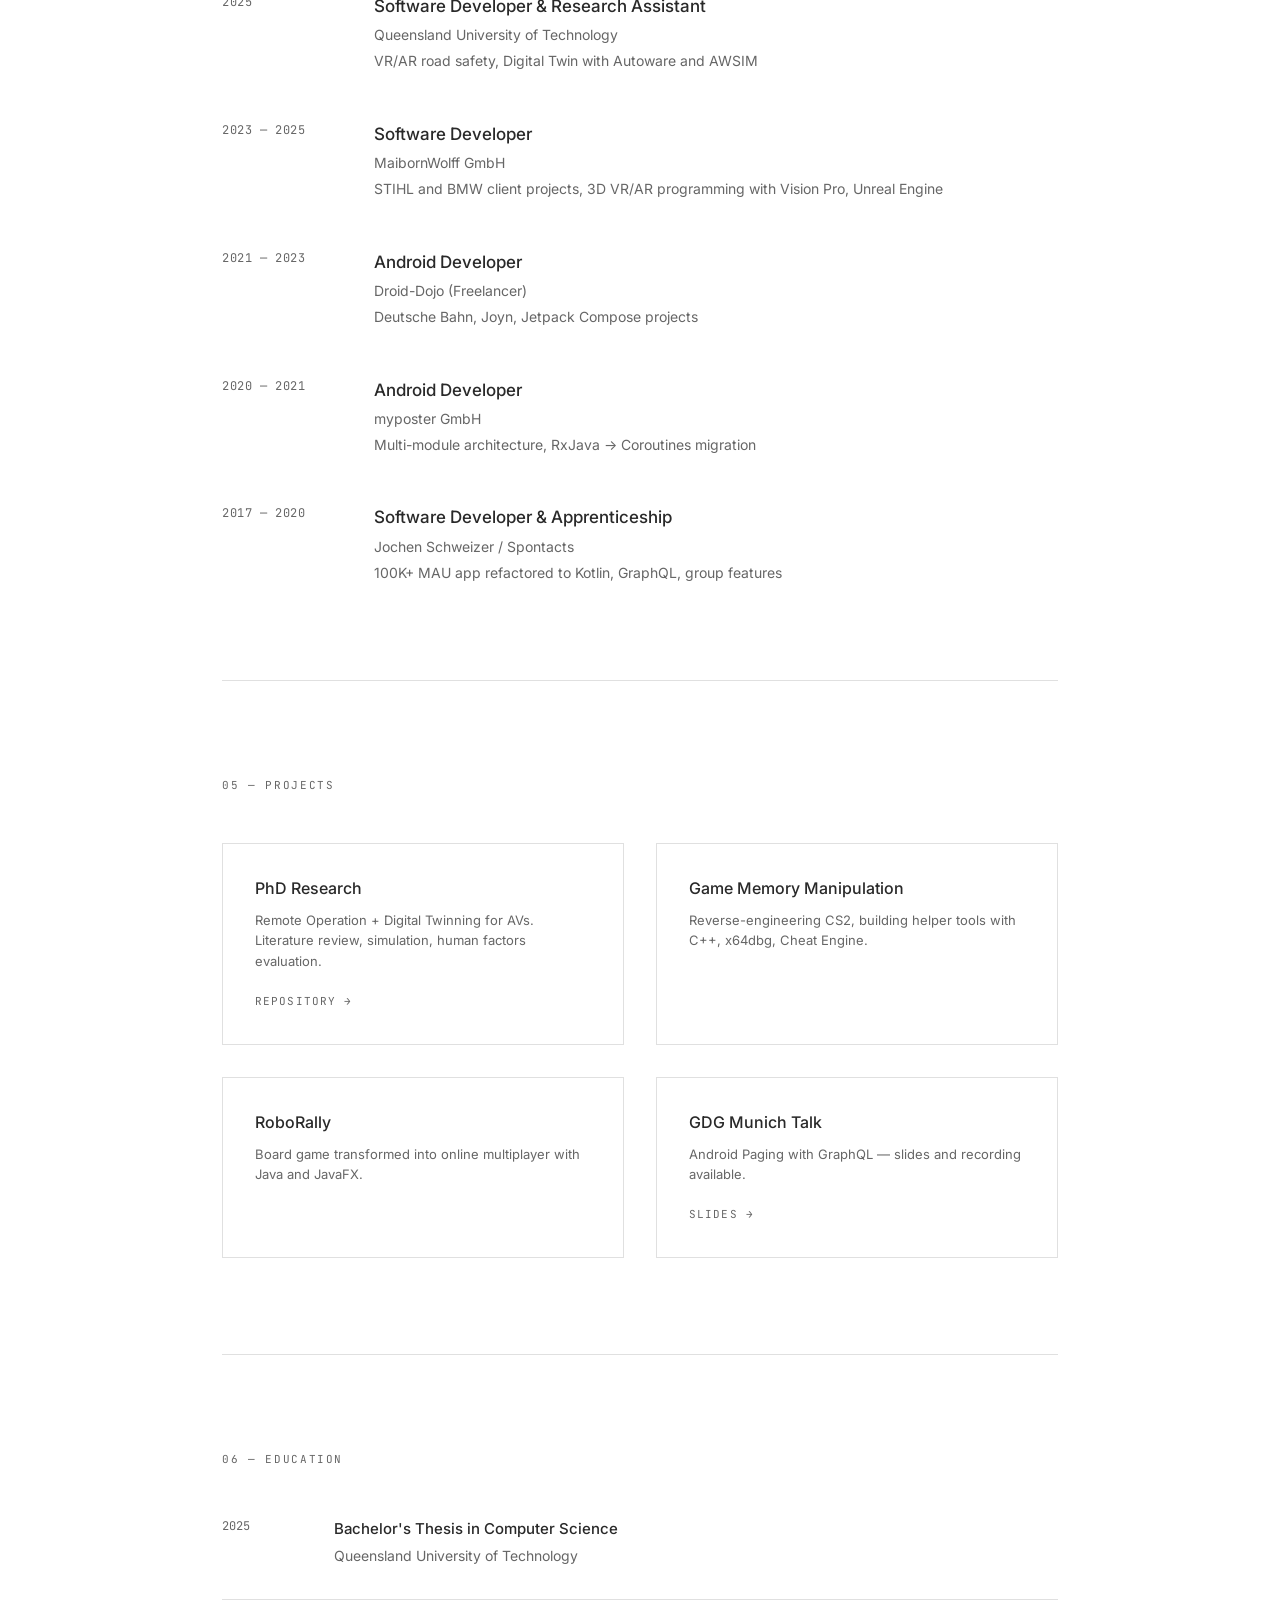
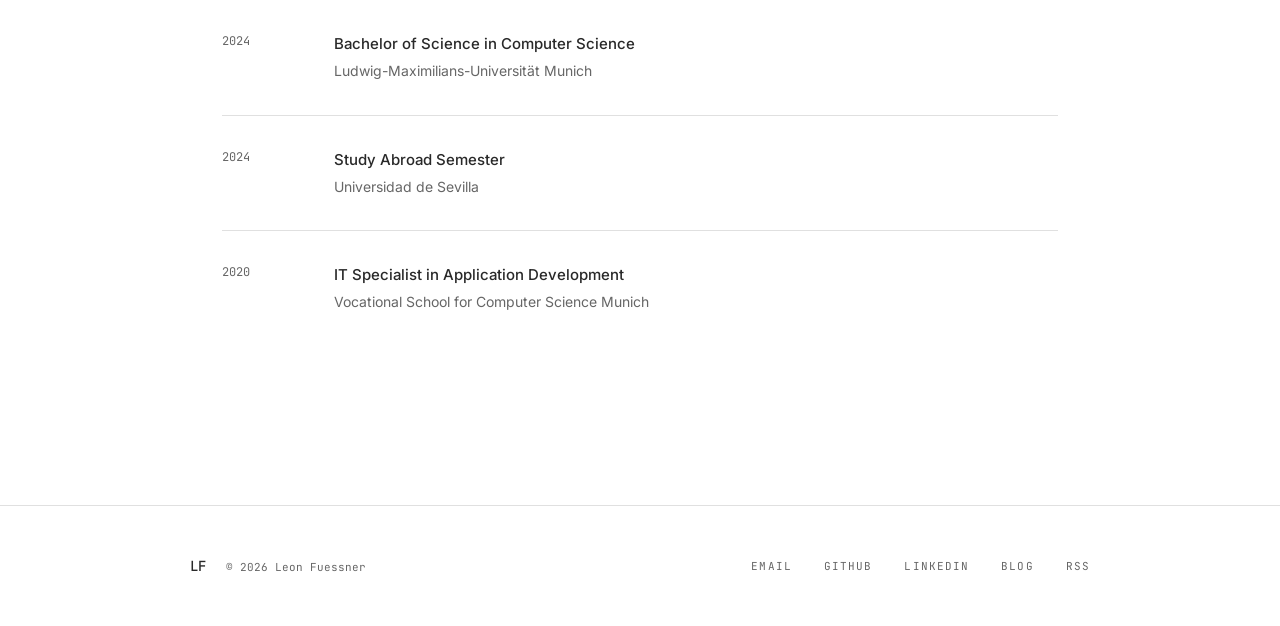
==== commit db67f2e8: "Complete redesign: minimalist 90s tech aesthetic with typing effect" ====
--- a/index.html
+++ b/index.html
@@ -5,149 +5,286 @@
     <meta name="viewport" content="width=device-width, initial-scale=1.0">
     <link rel="preconnect" href="https://fonts.googleapis.com">
     <link rel="preconnect" href="https://fonts.gstatic.com" crossorigin>
-    <link href="https://fonts.googleapis.com/css2?family=JetBrains+Mono:ital,wght@0,100..800;1,100..800&display=swap" rel="stylesheet">
+    <link href="https://fonts.googleapis.com/css2?family=Inter:wght@300;400;500;600&family=JetBrains+Mono:wght@400;500&display=swap" rel="stylesheet">
     <link rel="stylesheet" href="index.css">
-    <title>Leon Fuessner - Resume</title>
+    <title>Leon Fuessner</title>
 </head>
 <body>
-    <div class="controls">
-        <button id="theme-toggle">[ Toggle Dark/Light Mode ]</button>
-    </div>
-    <header>
-        <h1># Leon Fuessner</h1>
-        <div class="contact-info">
-            Brisbane, Australia | +61 413 463 393 | <a href="mailto:leonfuessner@hotmail.de">leon.fuessner@hotmail.de</a> |
-            <a href="https://www.linkedin.com/in/leon-fuessner-bab212170">LinkedIn</a> |
-            <a href="https://github.com/leonidaas">GitHub</a>
-        </div>
-        <p>Software Engineer | PhD Candidate</p>
-    </header>
-
-    <section>
-        <h2>## Currently</h2>
-        <ul>
-            <li>Researching remote operation and digital twinning for automated vehicles at QUT</li>
-        </ul>
-    </section>
-
-    <section>
-        <h2>## Summary</h2>
-        <p>Software engineer and PhD candidate with 7+ years shipping code across mobile, VR/AR, and automated driving systems. From refactoring Android apps with 100K+ users to prototyping BMW's Vision Pro experiences to building digital twins for self-driving vehicles. Currently researching remote operation of automated vehicles at QUT — trying to make cars drive themselves, safely, from a distance.</p>
-    </section>
-
-   <section>
-  <h2>## Technical Skills</h2>
-  <div class="skills-grid">
-    <div><strong>Primary Stack:</strong> C++ (systems, performance), Python (DL, simulations), ROS2, Autoware, AWSIM</div>
-    <div><strong>Simulation & Robotics:</strong> Unity3D, Unreal Engine, digital twin pipelines, real-time systems</div>
-    <div><strong>Learning:</strong> Reverse engineering (x64dbg, Cheat Engine), x86-64 assembly, memory manipulation</div>
-    <div><strong>Proficient:</strong> Kotlin, Java, Android, C#, Swift, SwiftUI</div>
-    <div><strong>Familiar:</strong> JavaScript, Node.js, GraphQL, Docker, AWS, GCP, Linux</div>
-    <div><strong>Research Tools:</strong> PyTorch, fast.ai, Git, CI/CD (GitHub Actions)</div>
-  </div>
-</section>
-    <section>
-        <h2>## Professional Experience</h2>
-        <div class="job">
-            <h3 class="job-title">PhD Candidate | Queensland University of Technology</h3>
-            <p class="job-period">Mar 2026 - Present | Brisbane, Australia</p>
-            <ul>
-                <li>Digital Twin and Remote Operation for Automated Vehicles Research</li>
+    <div class="scanlines"></div>
+    
+    <nav class="nav">
+        <div class="nav-inner">
+            <a href="/" class="nav-logo">LF</a>
+            <ul class="nav-links">
+                <li><a href="#about">About</a></li>
+                <li><a href="#research">Research</a></li>
+                <li><a href="#experience">Experience</a></li>
+                <li><a href="/blog/">Blog</a></li>
             </ul>
         </div>
-        <div class="job">
-            <h3 class="job-title">Software Developer & Research Assistant | Queensland University of Technology</h3>
-            <p class="job-period">Feb 2025 - Nov 2025 | Brisbane, Australia</p>
-            <ul>
-                <li>Conducting research on VR/AR solutions in road safety to prevent car accidents.</li>
-                <li>Implementing a Digital Twin of a Real World Terrain using Autoware and AWSIM</li>
-            </ul>
+    </nav>
+
+    <main>
+        <!-- Hero -->
+        <section class="hero">
+            <div class="hero-label">Researcher · Developer · Systems Engineer</div>
+            <h1 class="hero-title">
+                <span id="typing-text"></span><span class="cursor">_</span>
+            </h1>
+            <p class="hero-desc">
+                Software engineer and PhD candidate with 7+ years shipping code across mobile, 
+                VR/AR, and automated driving systems. From refactoring Android apps with 100K+ 
+                users to prototyping BMW's Vision Pro experiences to building digital twins 
+                for self-driving vehicles. Currently researching remote operation of AVs at QUT.
+            </p>
+            <div class="hero-links">
+                <a href="mailto:leon.fuessner@hotmail.de" class="btn-outline">Get in Touch</a>
+                <a href="https://github.com/leonidaas" class="btn-text">GitHub →</a>
+            </div>
+        </section>
+
+        <!-- About -->
+        <section id="about" class="section">
+            <div class="section-label">01 — About</div>
+            <div class="about-grid">
+                <div class="about-text">
+                    <p>
+                        I'm a PhD candidate at Queensland University of Technology, researching 
+                        digital twins and remote operation for automated vehicles. My work sits at 
+                        the intersection of systems engineering, human factors, and real-time computing.
+                    </p>
+                    <p>
+                        Before academia, I spent 5 years in industry — building Android apps, 
+                        prototyping VR/AR experiences for BMW, and shipping products used by 
+                        hundreds of thousands of people.
+                    </p>
+                </div>
+                <div class="about-meta">
+                    <div class="meta-item">
+                        <span class="meta-label">Location</span>
+                        <span class="meta-value">Brisbane, Australia</span>
+                    </div>
+                    <div class="meta-item">
+                        <span class="meta-label">Email</span>
+                        <span class="meta-value">leon.fuessner@hotmail.de</span>
+                    </div>
+                    <div class="meta-item">
+                        <span class="meta-label">Languages</span>
+                        <span class="meta-value">German, English, Spanish</span>
+                    </div>
+                    <div class="meta-item">
+                        <span class="meta-label">Interests</span>
+                        <span class="meta-value">Self-driving vehicles, robotics, game dev, reverse engineering, chess</span>
+                    </div>
+                </div>
+            </div>
+        </section>
+
+        <!-- Research -->
+        <section id="research" class="section">
+            <div class="section-label">02 — Research</div>
+            <div class="research-header">
+                <h2 class="research-title">Remote Operation + Digital Twinning</h2>
+                <p class="research-desc">
+                    My PhD focuses on the integration of real-time digital twins with remote 
+                    operation interfaces for automated vehicles. Key question: how do we enable 
+                    safe, effective remote supervision and control of AV fleets?
+                </p>
+            </div>
+            <div class="research-areas">
+                <div class="area-card">
+                    <div class="area-num">01</div>
+                    <div class="area-title">Digital Twinning</div>
+                    <div class="area-desc">Real-time state replication, predictive rendering, simulation-to-reality gaps</div>
+                </div>
+                <div class="area-card">
+                    <div class="area-num">02</div>
+                    <div class="area-title">Remote Operation</div>
+                    <div class="area-desc">Teleoperation protocols, latency compensation, human factors</div>
+                </div>
+                <div class="area-card">
+                    <div class="area-num">03</div>
+                    <div class="area-title">Human-Machine Interaction</div>
+                    <div class="area-desc">Cognitive load, adaptive interfaces, shared autonomy</div>
+                </div>
+                <div class="area-card">
+                    <div class="area-num">04</div>
+                    <div class="area-title">Fleet Management</div>
+                    <div class="area-desc">Multi-vehicle supervision, scalability, operator allocation</div>
+                </div>
+            </div>
+            <div class="research-link">
+                <a href="https://github.com/leonidaas/phd-research" class="btn-text">View Research Repository →</a>
+            </div>
+        </section>
+
+        <!-- Skills -->
+        <section id="skills" class="section">
+            <div class="section-label">03 — Skills</div>
+            <div class="skills-grid">
+                <div class="skill-category">
+                    <div class="skill-title">Primary Stack</div>
+                    <div class="skill-items">C++ (systems, performance), Python (DL, simulations), ROS2, Autoware, AWSIM</div>
+                </div>
+                <div class="skill-category">
+                    <div class="skill-title">Simulation & Robotics</div>
+                    <div class="skill-items">Unity3D, Unreal Engine, digital twin pipelines, real-time systems</div>
+                </div>
+                <div class="skill-category">
+                    <div class="skill-title">Learning</div>
+                    <div class="skill-items">Reverse engineering (x64dbg, Cheat Engine), x86-64 assembly, memory manipulation</div>
+                </div>
+                <div class="skill-category">
+                    <div class="skill-title">Proficient</div>
+                    <div class="skill-items">Kotlin, Java, Android, C#, Swift, SwiftUI</div>
+                </div>
+                <div class="skill-category">
+                    <div class="skill-title">Familiar</div>
+                    <div class="skill-items">JavaScript, Node.js, GraphQL, Docker, AWS, GCP, Linux</div>
+                </div>
+                <div class="skill-category">
+                    <div class="skill-title">Research Tools</div>
+                    <div class="skill-items">PyTorch, fast.ai, Git, CI/CD (GitHub Actions)</div>
+                </div>
+            </div>
+        </section>
+
+        <!-- Experience -->
+        <section id="experience" class="section">
+            <div class="section-label">04 — Experience</div>
+            <div class="timeline">
+                <div class="timeline-item">
+                    <div class="timeline-date">2026 — Now</div>
+                    <div class="timeline-content">
+                        <div class="timeline-title">PhD Candidate</div>
+                        <div class="timeline-company">Queensland University of Technology</div>
+                        <div class="timeline-desc">Digital Twin and Remote Operation for Automated Vehicles</div>
+                    </div>
+                </div>
+                <div class="timeline-item">
+                    <div class="timeline-date">2025</div>
+                    <div class="timeline-content">
+                        <div class="timeline-title">Software Developer & Research Assistant</div>
+                        <div class="timeline-company">Queensland University of Technology</div>
+                        <div class="timeline-desc">VR/AR road safety, Digital Twin with Autoware and AWSIM</div>
+                    </div>
+                </div>
+                <div class="timeline-item">
+                    <div class="timeline-date">2023 — 2025</div>
+                    <div class="timeline-content">
+                        <div class="timeline-title">Software Developer</div>
+                        <div class="timeline-company">MaibornWolff GmbH</div>
+                        <div class="timeline-desc">STIHL and BMW client projects, 3D VR/AR programming with Vision Pro, Unreal Engine</div>
+                    </div>
+                </div>
+                <div class="timeline-item">
+                    <div class="timeline-date">2021 — 2023</div>
+                    <div class="timeline-content">
+                        <div class="timeline-title">Android Developer</div>
+                        <div class="timeline-company">Droid-Dojo (Freelancer)</div>
+                        <div class="timeline-desc">Deutsche Bahn, Joyn, Jetpack Compose projects</div>
+                    </div>
+                </div>
+                <div class="timeline-item">
+                    <div class="timeline-date">2020 — 2021</div>
+                    <div class="timeline-content">
+                        <div class="timeline-title">Android Developer</div>
+                        <div class="timeline-company">myposter GmbH</div>
+                        <div class="timeline-desc">Multi-module architecture, RxJava → Coroutines migration</div>
+                    </div>
+                </div>
+                <div class="timeline-item">
+                    <div class="timeline-date">2017 — 2020</div>
+                    <div class="timeline-content">
+                        <div class="timeline-title">Software Developer & Apprenticeship</div>
+                        <div class="timeline-company">Jochen Schweizer / Spontacts</div>
+                        <div class="timeline-desc">100K+ MAU app refactored to Kotlin, GraphQL, group features</div>
+                    </div>
+                </div>
+            </div>
+        </section>
+
+        <!-- Projects -->
+        <section id="projects" class="section">
+            <div class="section-label">05 — Projects</div>
+            <div class="projects-grid">
+                <div class="project-card">
+                    <div class="project-title">PhD Research</div>
+                    <div class="project-desc">Remote Operation + Digital Twinning for AVs. Literature review, simulation, human factors evaluation.</div>
+                    <div class="project-links">
+                        <a href="https://github.com/leonidaas/phd-research">Repository →</a>
+                    </div>
+                </div>
+                <div class="project-card">
+                    <div class="project-title">Game Memory Manipulation</div>
+                    <div class="project-desc">Reverse-engineering CS2, building helper tools with C++, x64dbg, Cheat Engine.</div>
+                </div>
+                <div class="project-card">
+                    <div class="project-title">RoboRally</div>
+                    <div class="project-desc">Board game transformed into online multiplayer with Java and JavaFX.</div>
+                </div>
+                <div class="project-card">
+                    <div class="project-title">GDG Munich Talk</div>
+                    <div class="project-desc">Android Paging with GraphQL — slides and recording available.</div>
+                    <div class="project-links">
+                        <a href="https://de.slideshare.net/secret/d7X7QtfRTnu1Of">Slides →</a>
+                    </div>
+                </div>
+            </div>
+        </section>
+
+        <!-- Education -->
+        <section id="education" class="section">
+            <div class="section-label">06 — Education</div>
+            <div class="education-list">
+                <div class="edu-item">
+                    <div class="edu-year">2025</div>
+                    <div class="edu-content">
+                        <div class="edu-title">Bachelor's Thesis in Computer Science</div>
+                        <div class="edu-school">Queensland University of Technology</div>
+                    </div>
+                </div>
+                <div class="edu-item">
+                    <div class="edu-year">2024</div>
+                    <div class="edu-content">
+                        <div class="edu-title">Bachelor of Science in Computer Science</div>
+                        <div class="edu-school">Ludwig-Maximilians-Universität Munich</div>
+                    </div>
+                </div>
+                <div class="edu-item">
+                    <div class="edu-year">2024</div>
+                    <div class="edu-content">
+                        <div class="edu-title">Study Abroad Semester</div>
+                        <div class="edu-school">Universidad de Sevilla</div>
+                    </div>
+                </div>
+                <div class="edu-item">
+                    <div class="edu-year">2020</div>
+                    <div class="edu-content">
+                        <div class="edu-title">IT Specialist in Application Development</div>
+                        <div class="edu-school">Vocational School for Computer Science Munich</div>
+                    </div>
+                </div>
+            </div>
+        </section>
+    </main>
+
+    <footer class="footer">
+        <div class="footer-inner">
+            <div class="footer-left">
+                <span class="footer-logo">LF</span>
+                <span class="footer-copy">© 2026 Leon Fuessner</span>
+            </div>
+            <div class="footer-right">
+                <a href="mailto:leon.fuessner@hotmail.de">Email</a>
+                <a href="https://github.com/leonidaas">GitHub</a>
+                <a href="https://www.linkedin.com/in/leon-fuessner-bab212170">LinkedIn</a>
+                <a href="/blog/">Blog</a>
+                <a href="/rss.xml">RSS</a>
+            </div>
         </div>
-        <div class="job">
-            <h3 class="job-title">Software Developer | MaibornWolff GmbH</h3>
-            <p class="job-period">Apr 2023 -  Jan 2025 | Munich, Germany</p>
-            <ul>
-                <li>Developed applications for clients like STIHL and BMW.</li>
-                <li>3D VR/AR programming and prototyping for BMW using Swift, SwiftUI, Apple Vision Pro, Unreal Engine, and Meta Quest Pro.</li>
-            </ul>
-        </div>
-        <div class="job">
-            <h3 class="job-title">Android Developer | Droid-Dojo (Freelancer)</h3>
-            <p class="job-period">Nov 2021 - Mar 2023 | Remote</p>
-            <ul>
-                <li>Worked on projects for clients like Deutsche Bahn and Joyn.</li>
-                <li>Developed a private project entirely with Jetpack Compose.</li>
-            </ul>
-        </div>
-        <div class="job">
-            <h3 class="job-title">Android Developer | myposter GmbH</h3>
-            <p class="job-period">Jul 2020 - Oct 2021 | Munich, Germany</p>
-            <ul>
-                <li>Developed multiple features for the Android app in a two-person team.</li>
-                <li>Originally built with RxJava2, later refactored to Coroutines in a multi-module architecture.</li>
-                <li>Developed an Android app for the myposter shop, including features for creating photo books and calendars.</li>
-                <li>Implemented an intelligent photo album creation service using Python.</li>
-            </ul>
-        </div>
-        <div class="job">
-            <h3 class="job-title">Android Developer | Spontacts GmbH (formerly Jochen Schweizer)</h3>
-            <p class="job-period">2019 - Jun 2020 | Munich, Germany</p>
-            <ul>
-                <li>Refactored the Spontacts app (100,000+ monthly active users) to Kotlin and GraphQL.</li>
-                <li>Implemented a new group feature.</li>
-                <li>Social networking platform using Java, Kotlin, GraphQL, NodeJS, Firebase, DataBinding, MVVM, and XML Views.</li>
-            </ul>
-        </div>
-        <div class="job">
-            <h3 class="job-title">Software Developer | Jochen Schweizer Technology Solutions GmbH</h3>
-            <p class="job-period">2017 - 2020 | Munich, Germany</p>
-            <ul>
-                <li>Completed an apprenticeship as an IT Specialist in Application Development.</li>
-                <li>Developed an Android app for the Jochen Schweizer shop, including a voucher management system using Java, Kotlin, MVC, Dagger, and XML Views.</li>
-            </ul>
-        </div>
-    </section>
-
-    <section>
-        <h2>## Education & Certifications</h2>
-        <ul>
-            <li><strong>Bachelor's Thesis in Computer Science</strong> - Queensland University of Technology (2025)</li>
-            <li><strong>Bachelor of Science in Computer Science</strong> - Ludwig-Maximilians-Universität Munich (2021-2024)</li>
-            <li><strong>Study Abroad Semester in Computer Science</strong> - Universidad de Sevilla (2023-2024)</li>
-            <li><strong>IT Specialist in Application Development (Apprenticeship)</strong> - Vocational School for Computer Science Munich (2017-2020)</li>
-        </ul>
-    </section>
-
-    <section>
-        <h2>## Projects & Open Source</h2>
-        <ul>
-            <li><strong>Game Memory Manipulation:</strong> Reverse-engineering of CS2, implementing a helper tool for memory analysis and manipulation using C++, x64dbg, and Cheat Engine.</li>
-            <li><strong>RoboRally:</strong> Transformed a board game into an online multiplayer game using Java and JavaFX.</li>
-            <li><strong>MeetUp Talk at Google Developer Group:</strong> Android Paging with GraphQL (<a href="https://gdg.community.dev/events/details/google-gdg-munich-android-presents-september-meetup-jetpack-and-more/">Event</a>, <a href="https://de.slideshare.net/secret/d7X7QtfRTnu1Of">Slides</a>)</li>
-        </ul>
-    </section>
-
-    <section>
-        <h2>## Let's Talk</h2>
-        <p>Interested in digital twins, remote operation, or automated vehicles? <a href="mailto:leonfuessner@hotmail.de">Reach out</a>.</p>
-    </section>
-
-    <section>
-        <h2>## Additional Information</h2>
-        <ul>
-            <li><strong>Languages:</strong> German (Native), English (Fluent), Spanish (Intermediate).</li>
-            <li><strong>Interests:</strong> Self-driving vehicles, robotics, game development, reverse engineering, competitive chess.</li>
-        </ul>
-    </section>
-
-    <script>
-        const themeToggle = document.getElementById('theme-toggle');
-        const body = document.body;
-
-        themeToggle.addEventListener('click', () => {
-            body.classList.toggle('dark-mode');
-        });
-    </script>
+    </footer>
+
+    <script src="index.js"></script>
 </body>
-
 </html>
--- a/index.css
+++ b/index.css
@@ -1,139 +1,579 @@
+/* mono design system + 90s subtle tech */
+
 :root {
-    --bg-color: #ffffff;
-    --text-color: #000000;
-    --link-color: #0000ee;
-    --border-color: #000000;
-    --font-primary: "JetBrains Mono", monospace;
-}
-
-body.dark-mode {
-    --bg-color: #000000;
-    --text-color: #00ff00;
-    --link-color: #00ffff;
-    --border-color: #00ff00;
-}
-
-* {
+    /* Colors */
+    --color-canvas: #ffffff;
+    --color-ink: #292929;
+    --color-deep: #000000;
+    --color-muted: #666666;
+    --color-border: #e0e0e0;
+    --color-accent: #00ff41;
+    
+    /* Typography */
+    --font-body: 'Inter', ui-sans-serif, system-ui, -apple-system, sans-serif;
+    --font-mono: 'JetBrains Mono', monospace;
+    
+    /* Spacing */
+    --space-xs: 0.25rem;
+    --space-sm: 0.5rem;
+    --space-md: 1rem;
+    --space-lg: 2rem;
+    --space-xl: 3rem;
+    --space-2xl: 4rem;
+    --space-3xl: 6rem;
+    
+    /* Layout */
+    --max-width: 900px;
+    --border-radius: 0px;
+}
+
+/* Reset */
+*, *::before, *::after {
     margin: 0;
     padding: 0;
     box-sizing: border-box;
-    font-family: var(--font-primary);
+}
+
+html {
+    scroll-behavior: smooth;
+    -webkit-font-smoothing: antialiased;
+    -moz-osx-font-smoothing: grayscale;
 }
 
 body {
-    background-color: var(--bg-color);
-    color: var(--text-color);
+    background: var(--color-canvas);
+    color: var(--color-ink);
+    font-family: var(--font-body);
+    font-size: 15px;
     line-height: 1.6;
-    max-width: 80ch;
+    overflow-x: hidden;
+}
+
+/* Scanlines overlay */
+.scanlines {
+    position: fixed;
+    top: 0;
+    left: 0;
+    width: 100%;
+    height: 100%;
+    pointer-events: none;
+    z-index: 1000;
+    opacity: 0.03;
+    background: repeating-linear-gradient(
+        0deg,
+        transparent,
+        transparent 2px,
+        rgba(0, 0, 0, 0.03) 2px,
+        rgba(0, 0, 0, 0.03) 4px
+    );
+}
+
+/* Navigation */
+.nav {
+    position: fixed;
+    top: 0;
+    left: 0;
+    right: 0;
+    background: rgba(255, 255, 255, 0.95);
+    backdrop-filter: blur(10px);
+    border-bottom: 1px solid var(--color-border);
+    z-index: 100;
+    padding: 0 var(--space-lg);
+}
+
+.nav-inner {
+    max-width: var(--max-width);
     margin: 0 auto;
-    padding: 20px;
-}
-
-.controls {
-    margin-bottom: 2rem;
-    display: flex;
-    gap: 1rem;
-    flex-wrap: wrap;
-}
-
-button {
-    background: var(--bg-color);
-    color: var(--text-color);
-    border: 2px solid var(--border-color);
-    padding: 0.5rem 1rem;
-    cursor: pointer;
-    font-size: 0.9rem;
-    font-weight: bold;
-    text-transform: uppercase;
-}
-
-button:hover {
-    background: var(--text-color);
-    color: var(--bg-color);
-}
-
-header {
-    padding: 1rem 0;
-    margin-bottom: 2rem;
-    border-bottom: 4px solid var(--border-color);
-}
-
-h1 {
-    font-size: 2rem;
-    margin-bottom: 0.5rem;
-    text-transform: uppercase;
-}
-
-.contact-info {
-    font-size: 0.9rem;
-    margin: 0.5rem 0;
-}
-
-a {
-    color: var(--link-color);
+    display: flex;
+    justify-content: space-between;
+    align-items: center;
+    height: 60px;
+}
+
+.nav-logo {
+    font-family: var(--font-mono);
+    font-size: 18px;
+    font-weight: 500;
+    color: var(--color-ink);
     text-decoration: none;
-}
-
-a:hover {
-    text-decoration: underline;
-    background-color: var(--text-color);
-    color: var(--bg-color);
-}
-
-section {
-    padding: 1.5rem 0;
-    margin-bottom: 2rem;
-    border-bottom: 2px dashed var(--border-color);
-}
-
-h2 {
-    padding-bottom: 0.5rem;
-    margin-bottom: 1.5rem;
-    text-transform: uppercase;
-}
-
-h3 {
-    margin-top: 1rem;
-    margin-bottom: 0.5rem;
-}
-
-.job {
-    margin-bottom: 2rem;
-}
-
-.job-title {
-    font-weight: bold;
-}
-
-.job-period {
-    font-size: 0.9rem;
-    margin-bottom: 0.5rem;
-}
-
-.job-period::before {
-    content: "> ";
-}
-
-ul {
-    list-style: square;
-    margin-left: 1.5rem;
-    margin-top: 0.5rem;
-}
-
-li {
-    margin-bottom: 0.5rem;
-}
-
+    letter-spacing: -0.02em;
+}
+
+.nav-links {
+    display: flex;
+    gap: var(--space-lg);
+    list-style: none;
+}
+
+.nav-links a {
+    font-family: var(--font-mono);
+    font-size: 12px;
+    text-transform: uppercase;
+    letter-spacing: 0.1em;
+    color: var(--color-muted);
+    text-decoration: none;
+    transition: color 0.3s;
+    position: relative;
+}
+
+.nav-links a::after {
+    content: '';
+    position: absolute;
+    bottom: -4px;
+    left: 0;
+    width: 0;
+    height: 1px;
+    background: var(--color-ink);
+    transition: width 0.3s;
+}
+
+.nav-links a:hover {
+    color: var(--color-ink);
+}
+
+.nav-links a:hover::after {
+    width: 100%;
+}
+
+/* Main */
+main {
+    max-width: var(--max-width);
+    margin: 0 auto;
+    padding: calc(60px + var(--space-3xl)) var(--space-lg) var(--space-3xl);
+}
+
+/* Hero */
+.hero {
+    padding: var(--space-3xl) 0;
+    border-bottom: 1px solid var(--color-border);
+    margin-bottom: var(--space-3xl);
+}
+
+.hero-label {
+    font-family: var(--font-mono);
+    font-size: 11px;
+    text-transform: uppercase;
+    letter-spacing: 0.15em;
+    color: var(--color-muted);
+    margin-bottom: var(--space-lg);
+}
+
+.hero-title {
+    font-size: clamp(32px, 5vw, 56px);
+    font-weight: 300;
+    line-height: 1.1;
+    letter-spacing: -0.03em;
+    color: var(--color-ink);
+    margin-bottom: var(--space-lg);
+    min-height: 1.2em;
+}
+
+.cursor {
+    display: inline-block;
+    width: 3px;
+    height: 1em;
+    background: var(--color-accent);
+    margin-left: 2px;
+    animation: blink 1s step-end infinite;
+    vertical-align: text-bottom;
+}
+
+@keyframes blink {
+    0%, 100% { opacity: 1; }
+    50% { opacity: 0; }
+}
+
+.hero-desc {
+    font-size: 17px;
+    line-height: 1.7;
+    color: var(--color-muted);
+    max-width: 600px;
+    margin-bottom: var(--space-xl);
+}
+
+.hero-links {
+    display: flex;
+    gap: var(--space-md);
+    align-items: center;
+}
+
+/* Buttons */
+.btn-outline {
+    display: inline-block;
+    padding: 12px 28px;
+    border: 1px solid var(--color-ink);
+    color: var(--color-ink);
+    text-decoration: none;
+    font-family: var(--font-mono);
+    font-size: 12px;
+    text-transform: uppercase;
+    letter-spacing: 0.1em;
+    transition: all 0.3s;
+}
+
+.btn-outline:hover {
+    background: var(--color-ink);
+    color: var(--color-canvas);
+}
+
+.btn-text {
+    font-family: var(--font-mono);
+    font-size: 12px;
+    text-transform: uppercase;
+    letter-spacing: 0.1em;
+    color: var(--color-muted);
+    text-decoration: none;
+    transition: color 0.3s;
+}
+
+.btn-text:hover {
+    color: var(--color-ink);
+}
+
+/* Sections */
+.section {
+    padding: var(--space-3xl) 0;
+    border-bottom: 1px solid var(--color-border);
+}
+
+.section:last-of-type {
+    border-bottom: none;
+}
+
+.section-label {
+    font-family: var(--font-mono);
+    font-size: 11px;
+    text-transform: uppercase;
+    letter-spacing: 0.15em;
+    color: var(--color-muted);
+    margin-bottom: var(--space-xl);
+}
+
+/* About */
+.about-grid {
+    display: grid;
+    grid-template-columns: 1.5fr 1fr;
+    gap: var(--space-3xl);
+}
+
+.about-text p {
+    font-size: 16px;
+    line-height: 1.8;
+    color: var(--color-muted);
+    margin-bottom: var(--space-md);
+}
+
+.about-meta {
+    display: flex;
+    flex-direction: column;
+    gap: var(--space-lg);
+}
+
+.meta-item {
+    display: flex;
+    flex-direction: column;
+    gap: var(--space-xs);
+}
+
+.meta-label {
+    font-family: var(--font-mono);
+    font-size: 10px;
+    text-transform: uppercase;
+    letter-spacing: 0.15em;
+    color: var(--color-muted);
+}
+
+.meta-value {
+    font-size: 14px;
+    color: var(--color-ink);
+}
+
+/* Research */
+.research-header {
+    margin-bottom: var(--space-2xl);
+}
+
+.research-title {
+    font-size: 28px;
+    font-weight: 400;
+    letter-spacing: -0.02em;
+    margin-bottom: var(--space-md);
+}
+
+.research-desc {
+    font-size: 16px;
+    line-height: 1.7;
+    color: var(--color-muted);
+    max-width: 600px;
+}
+
+.research-areas {
+    display: grid;
+    grid-template-columns: repeat(2, 1fr);
+    gap: var(--space-lg);
+    margin-bottom: var(--space-xl);
+}
+
+.area-card {
+    padding: var(--space-lg);
+    border: 1px solid var(--color-border);
+    transition: border-color 0.3s;
+}
+
+.area-card:hover {
+    border-color: var(--color-ink);
+}
+
+.area-num {
+    font-family: var(--font-mono);
+    font-size: 10px;
+    color: var(--color-muted);
+    margin-bottom: var(--space-sm);
+}
+
+.area-title {
+    font-size: 16px;
+    font-weight: 500;
+    margin-bottom: var(--space-xs);
+}
+
+.area-desc {
+    font-size: 13px;
+    line-height: 1.6;
+    color: var(--color-muted);
+}
+
+.research-link {
+    margin-top: var(--space-lg);
+}
+
+/* Skills */
 .skills-grid {
     display: grid;
-    grid-template-columns: 1fr;
-    gap: 1rem;
-    border-left: 2px solid var(--border-color);
-    padding-left: 1rem;
-}
-
-@media (max-width: 600px) {
-    h1 {
-        font-size: 1.5rem;
-    }
-}
+    grid-template-columns: repeat(3, 1fr);
+    gap: var(--space-lg);
+}
+
+.skill-category {
+    padding: var(--space-lg);
+    border: 1px solid var(--color-border);
+}
+
+.skill-title {
+    font-family: var(--font-mono);
+    font-size: 11px;
+    text-transform: uppercase;
+    letter-spacing: 0.1em;
+    color: var(--color-muted);
+    margin-bottom: var(--space-sm);
+}
+
+.skill-items {
+    font-size: 14px;
+    line-height: 1.6;
+    color: var(--color-ink);
+}
+
+/* Timeline */
+.timeline {
+    display: flex;
+    flex-direction: column;
+    gap: var(--space-xl);
+}
+
+.timeline-item {
+    display: grid;
+    grid-template-columns: 120px 1fr;
+    gap: var(--space-lg);
+}
+
+.timeline-date {
+    font-family: var(--font-mono);
+    font-size: 12px;
+    color: var(--color-muted);
+    text-transform: uppercase;
+    letter-spacing: 0.05em;
+}
+
+.timeline-title {
+    font-size: 17px;
+    font-weight: 500;
+    margin-bottom: var(--space-xs);
+}
+
+.timeline-company {
+    font-size: 14px;
+    color: var(--color-muted);
+    margin-bottom: var(--space-xs);
+}
+
+.timeline-desc {
+    font-size: 14px;
+    line-height: 1.6;
+    color: var(--color-muted);
+}
+
+/* Projects */
+.projects-grid {
+    display: grid;
+    grid-template-columns: repeat(2, 1fr);
+    gap: var(--space-lg);
+}
+
+.project-card {
+    padding: var(--space-lg);
+    border: 1px solid var(--color-border);
+    transition: all 0.3s;
+}
+
+.project-card:hover {
+    border-color: var(--color-ink);
+    transform: translateY(-2px);
+}
+
+.project-title {
+    font-size: 16px;
+    font-weight: 500;
+    margin-bottom: var(--space-sm);
+}
+
+.project-desc {
+    font-size: 13px;
+    line-height: 1.6;
+    color: var(--color-muted);
+    margin-bottom: var(--space-md);
+}
+
+.project-links a {
+    font-family: var(--font-mono);
+    font-size: 11px;
+    text-transform: uppercase;
+    letter-spacing: 0.1em;
+    color: var(--color-muted);
+    text-decoration: none;
+    transition: color 0.3s;
+}
+
+.project-links a:hover {
+    color: var(--color-ink);
+}
+
+/* Education */
+.education-list {
+    display: flex;
+    flex-direction: column;
+    gap: var(--space-lg);
+}
+
+.edu-item {
+    display: grid;
+    grid-template-columns: 80px 1fr;
+    gap: var(--space-lg);
+    padding-bottom: var(--space-lg);
+    border-bottom: 1px solid var(--color-border);
+}
+
+.edu-item:last-child {
+    border-bottom: none;
+    padding-bottom: 0;
+}
+
+.edu-year {
+    font-family: var(--font-mono);
+    font-size: 12px;
+    color: var(--color-muted);
+}
+
+.edu-title {
+    font-size: 15px;
+    font-weight: 500;
+    margin-bottom: var(--space-xs);
+}
+
+.edu-school {
+    font-size: 14px;
+    color: var(--color-muted);
+}
+
+/* Footer */
+.footer {
+    border-top: 1px solid var(--color-border);
+    padding: var(--space-xl) var(--space-lg);
+}
+
+.footer-inner {
+    max-width: var(--max-width);
+    margin: 0 auto;
+    display: flex;
+    justify-content: space-between;
+    align-items: center;
+}
+
+.footer-logo {
+    font-family: var(--font-mono);
+    font-size: 14px;
+    font-weight: 500;
+    margin-right: var(--space-md);
+}
+
+.footer-copy {
+    font-family: var(--font-mono);
+    font-size: 11px;
+    color: var(--color-muted);
+}
+
+.footer-right {
+    display: flex;
+    gap: var(--space-lg);
+}
+
+.footer-right a {
+    font-family: var(--font-mono);
+    font-size: 11px;
+    text-transform: uppercase;
+    letter-spacing: 0.1em;
+    color: var(--color-muted);
+    text-decoration: none;
+    transition: color 0.3s;
+}
+
+.footer-right a:hover {
+    color: var(--color-ink);
+}
+
+/* Responsive */
+@media (max-width: 768px) {
+    .nav-links {
+        display: none;
+    }
+    
+    .about-grid {
+        grid-template-columns: 1fr;
+    }
+    
+    .research-areas {
+        grid-template-columns: 1fr;
+    }
+    
+    .skills-grid {
+        grid-template-columns: 1fr;
+    }
+    
+    .projects-grid {
+        grid-template-columns: 1fr;
+    }
+    
+    .timeline-item {
+        grid-template-columns: 1fr;
+        gap: var(--space-sm);
+    }
+    
+    .edu-item {
+        grid-template-columns: 1fr;
+    }
+    
+    .footer-inner {
+        flex-direction: column;
+        gap: var(--space-lg);
+    }
+}
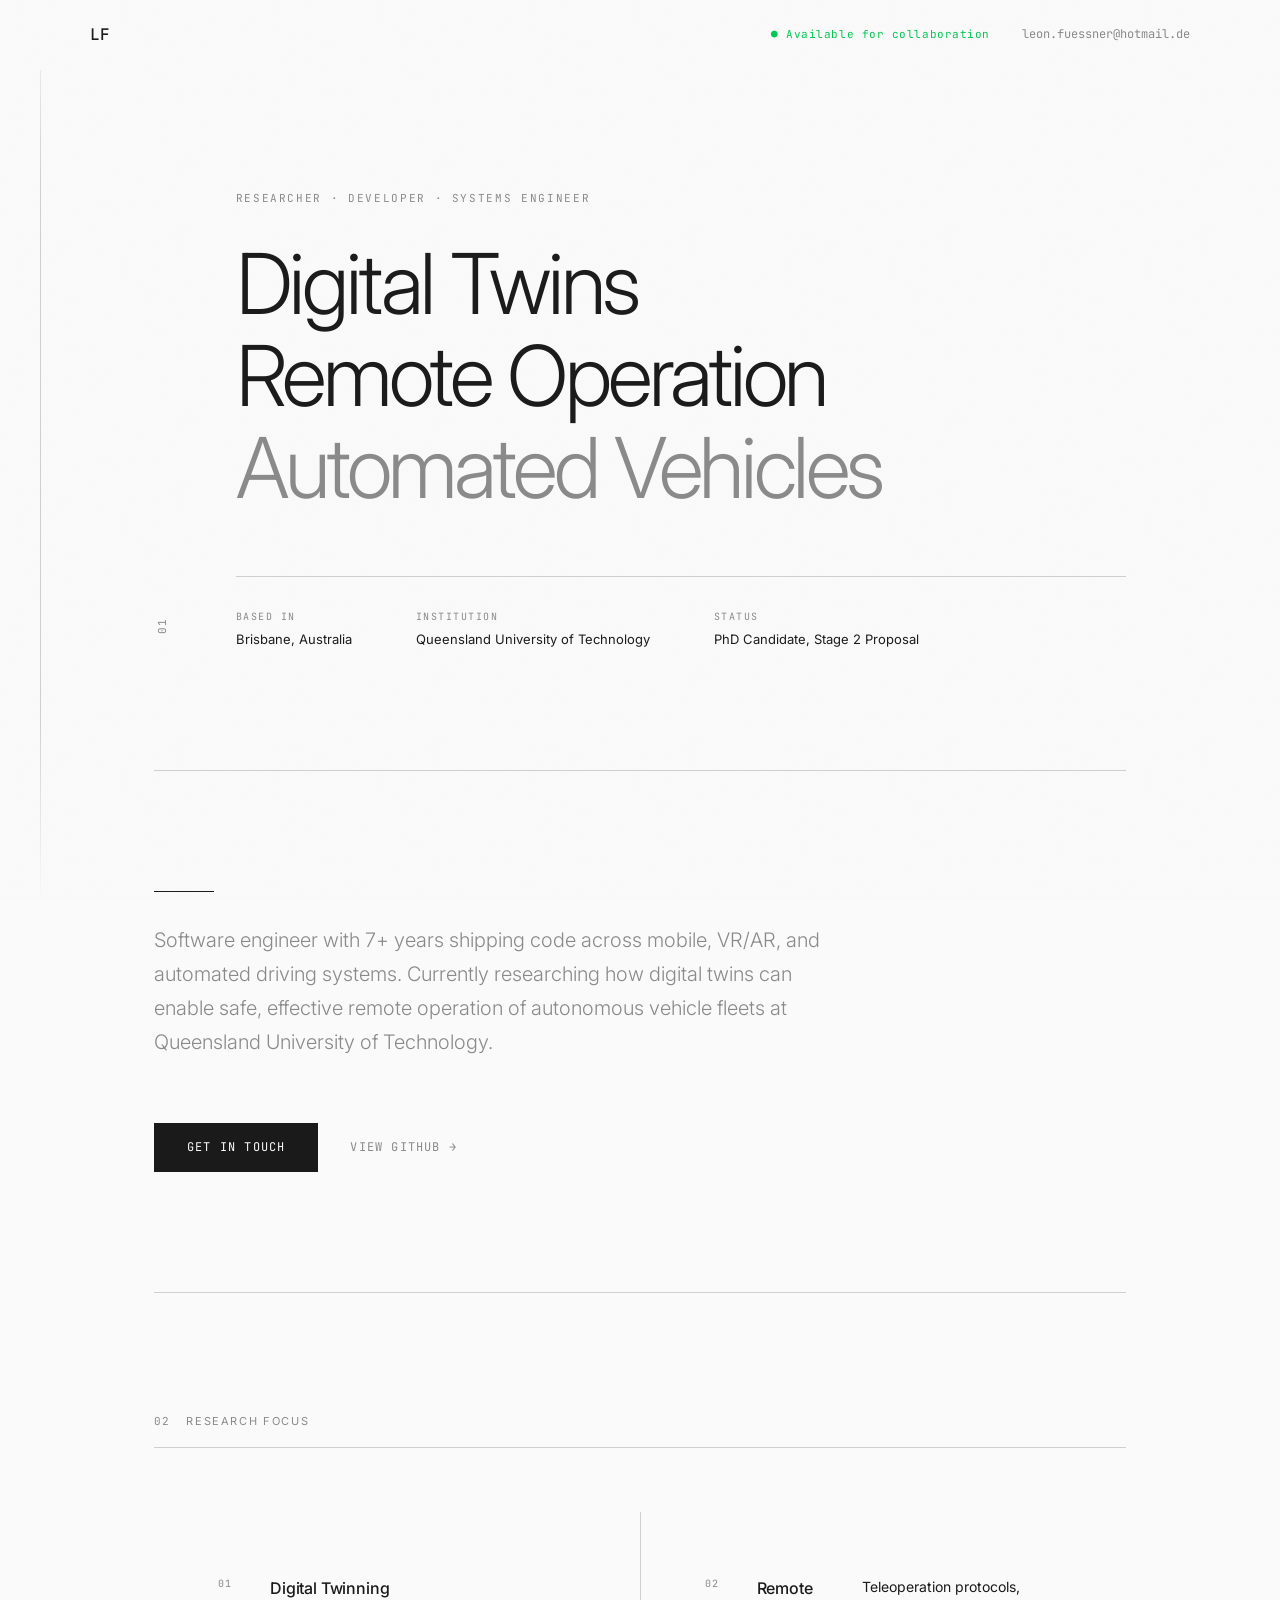
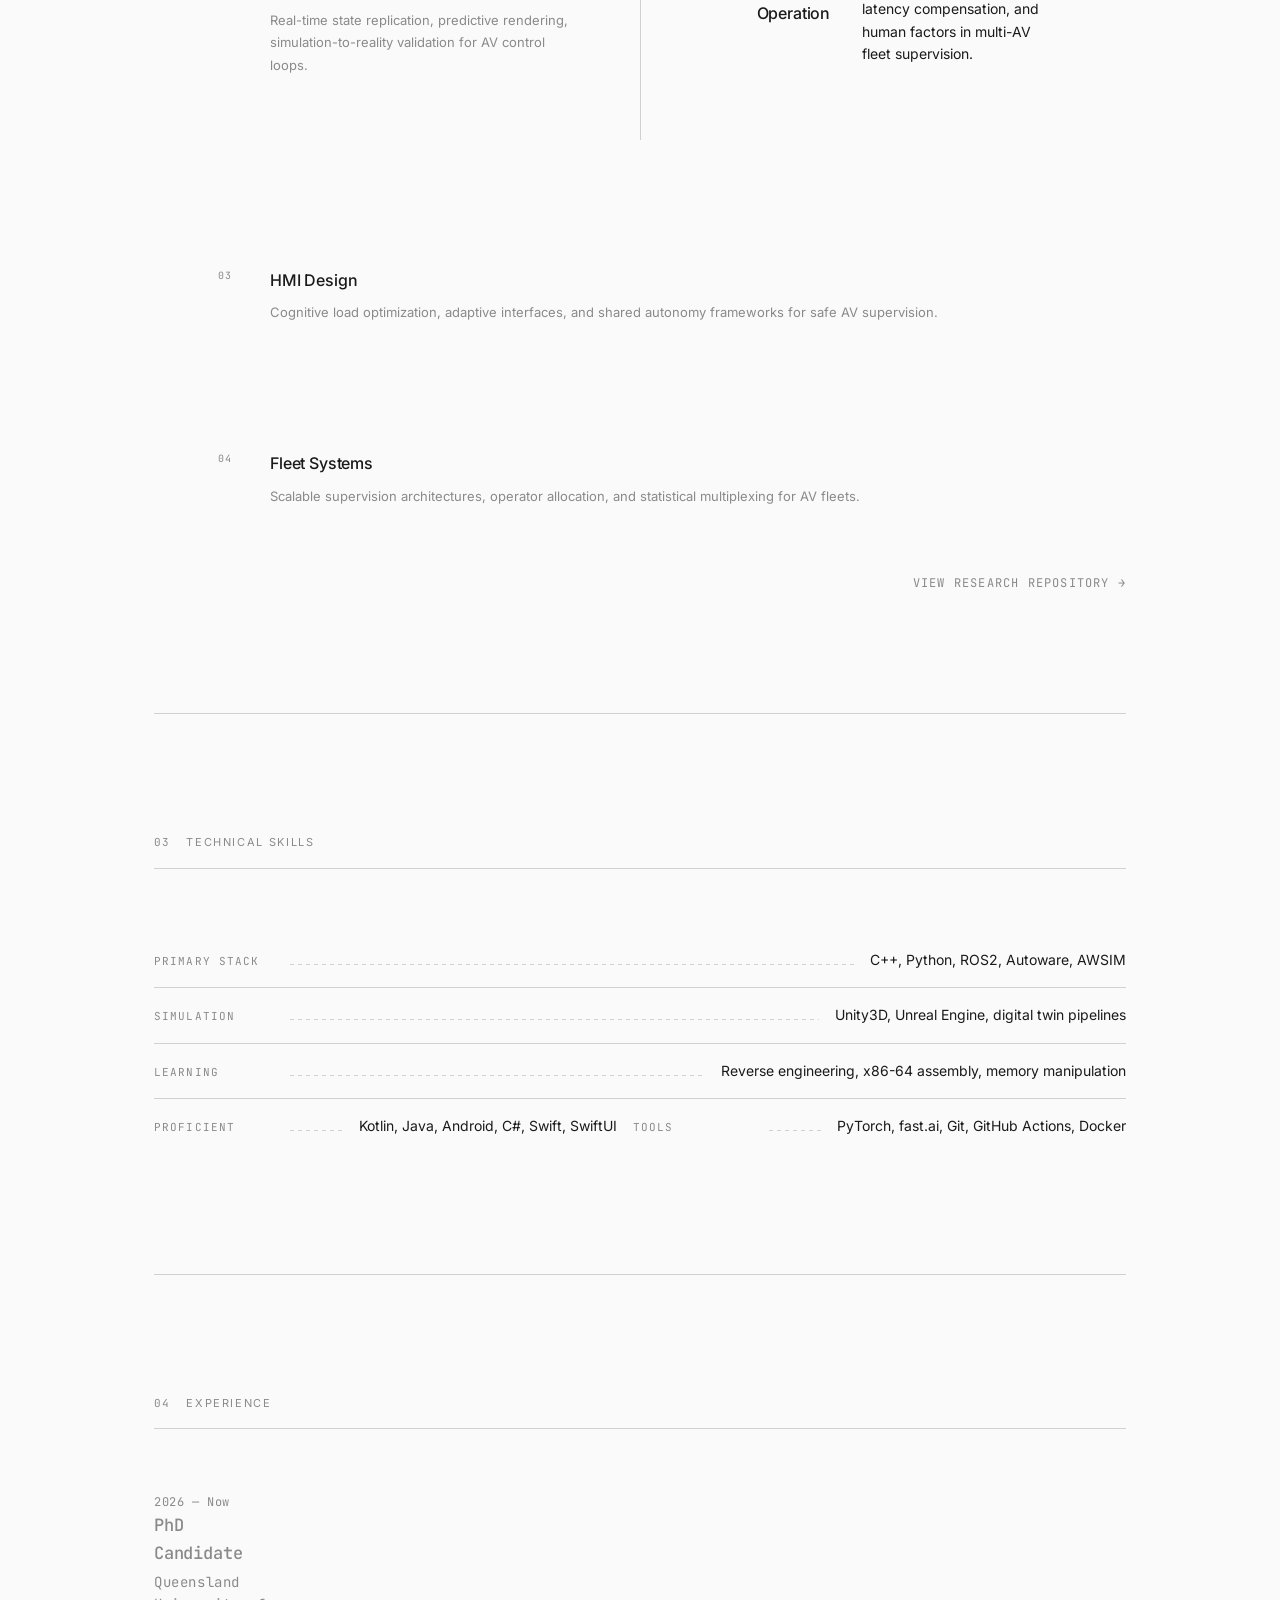
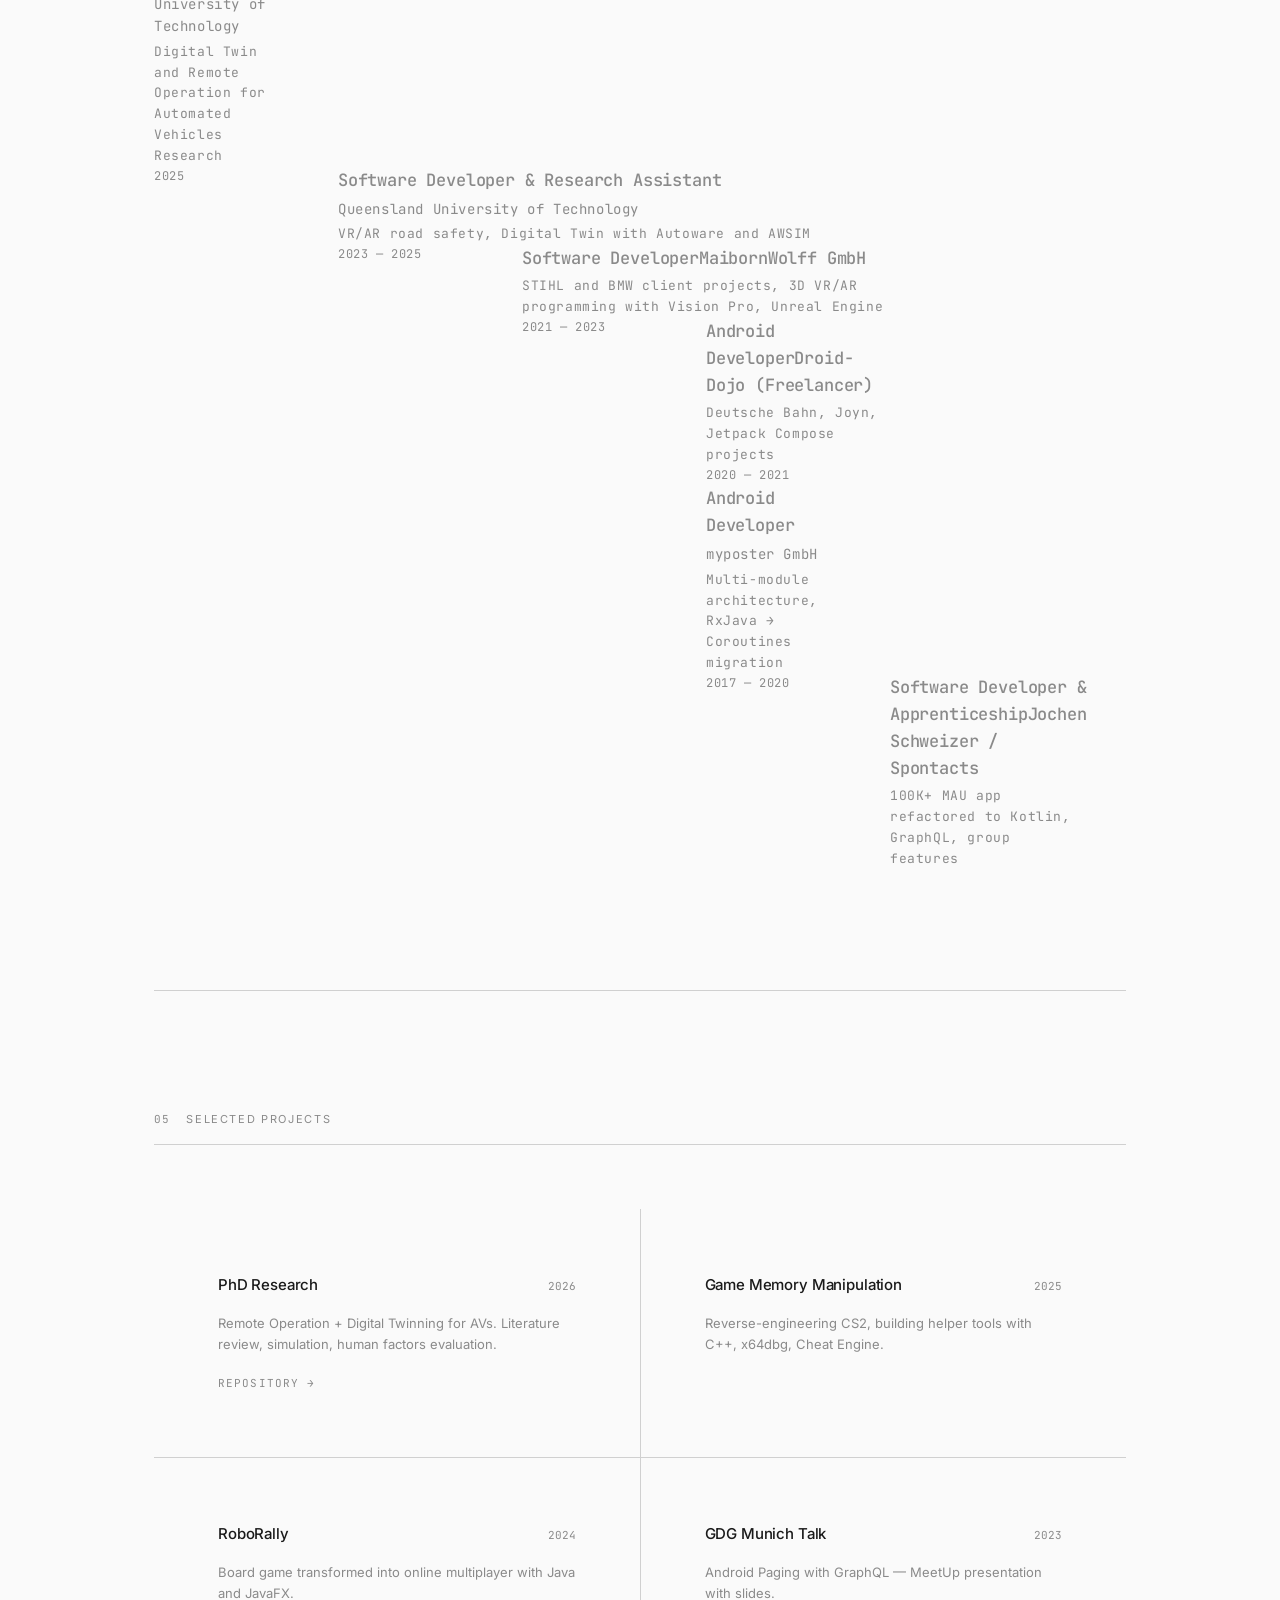
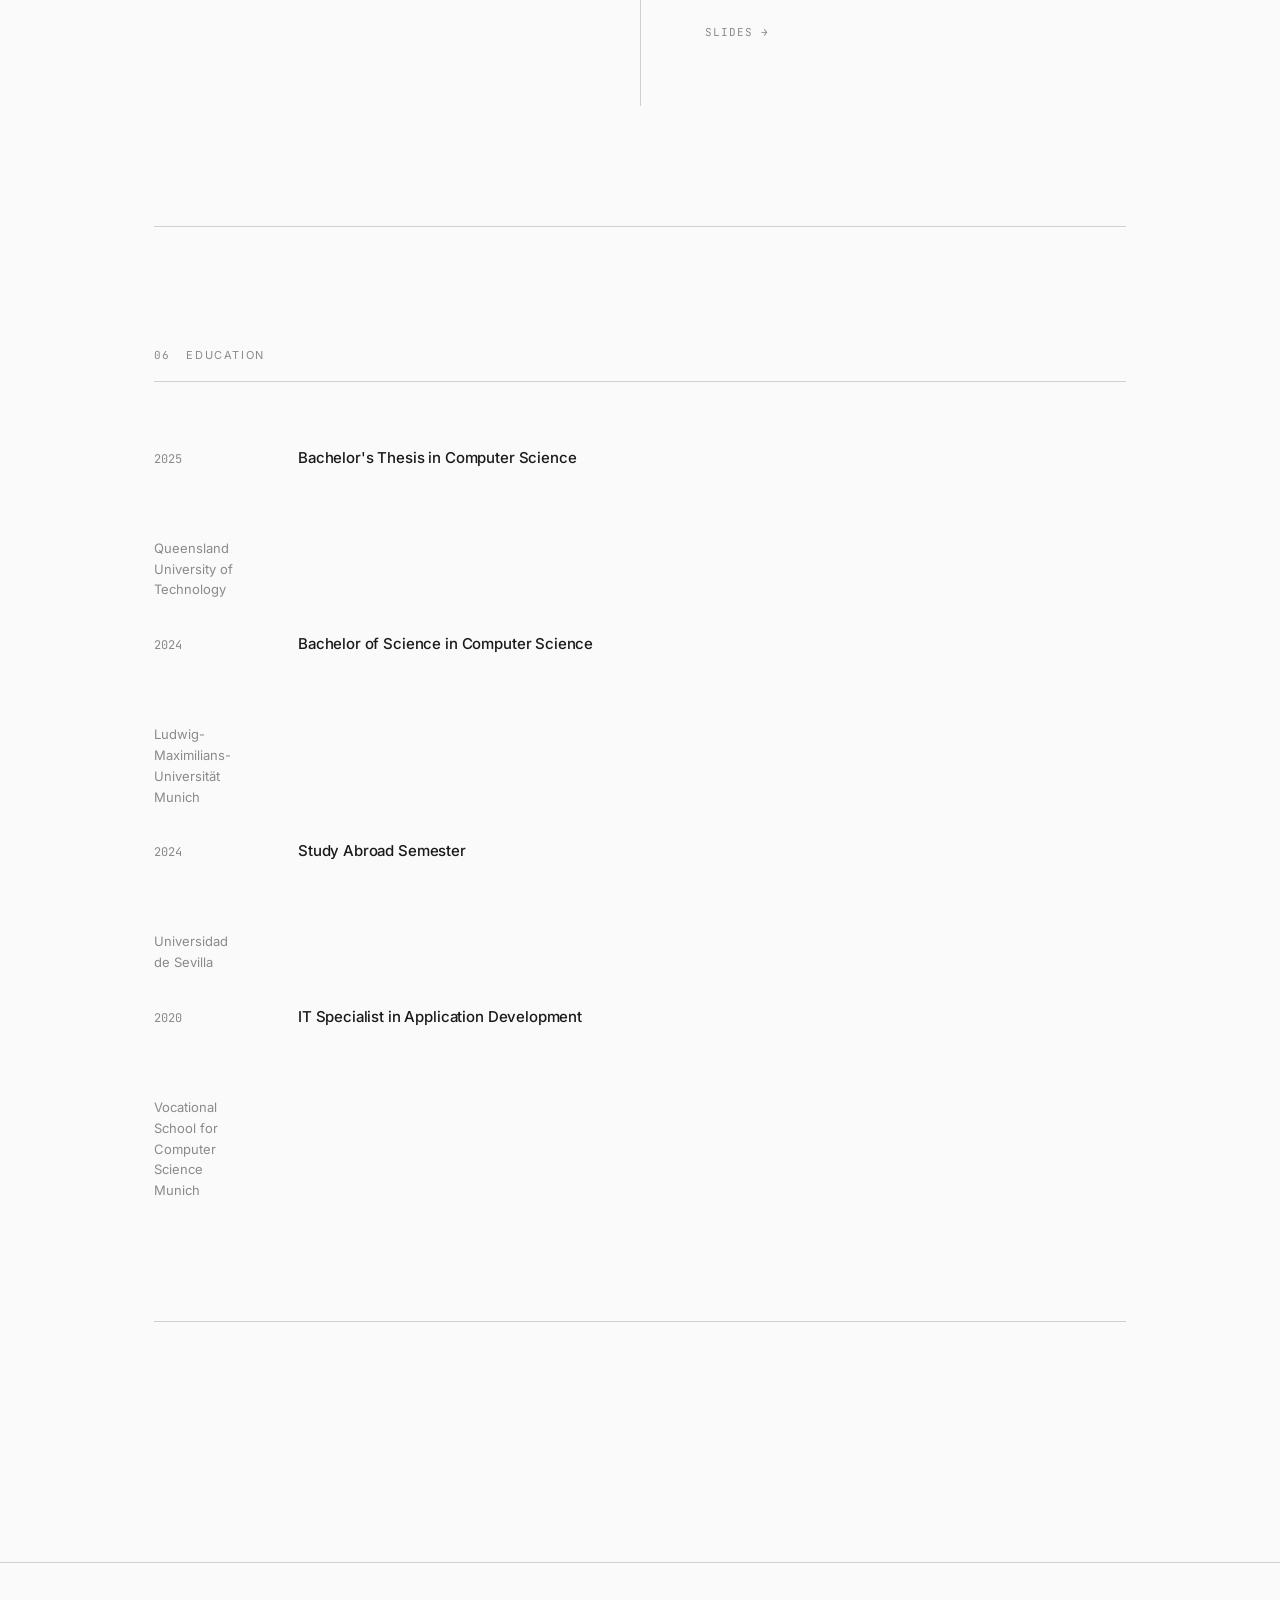
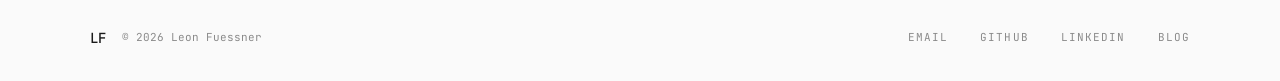
==== commit 02df3c1f: "Redesign: architectural grid layout with visual elements" ====
--- a/index.html
+++ b/index.html
@@ -10,223 +10,248 @@
     <title>Leon Fuessner</title>
 </head>
 <body>
-    <div class="scanlines"></div>
+    <div class="grain"></div>
+    
+    <!-- Decorative vertical line -->
+    <div class="vertical-line"></div>
     
     <nav class="nav">
         <div class="nav-inner">
             <a href="/" class="nav-logo">LF</a>
-            <ul class="nav-links">
-                <li><a href="#about">About</a></li>
-                <li><a href="#research">Research</a></li>
-                <li><a href="#experience">Experience</a></li>
-                <li><a href="/blog/">Blog</a></li>
-            </ul>
+            <div class="nav-right">
+                <span class="nav-status">● Available for collaboration</span>
+                <a href="mailto:leon.fuessner@hotmail.de" class="nav-email">leon.fuessner@hotmail.de</a>
+            </div>
         </div>
     </nav>
 
     <main>
         <!-- Hero -->
         <section class="hero">
-            <div class="hero-label">Researcher · Developer · Systems Engineer</div>
-            <h1 class="hero-title">
-                <span id="typing-text"></span><span class="cursor">_</span>
-            </h1>
-            <p class="hero-desc">
-                Software engineer and PhD candidate with 7+ years shipping code across mobile, 
-                VR/AR, and automated driving systems. From refactoring Android apps with 100K+ 
-                users to prototyping BMW's Vision Pro experiences to building digital twins 
-                for self-driving vehicles. Currently researching remote operation of AVs at QUT.
+            <div class="hero-number">01</div>
+            <div class="hero-content">
+                <div class="hero-label">Researcher · Developer · Systems Engineer</div>
+                <h1 class="hero-title">
+                    <span class="title-line">Digital Twins</span>
+                    <span class="title-line">Remote Operation</span>
+                    <span class="title-line accent">Automated Vehicles</span>
+                </h1>
+                <div class="hero-meta">
+                    <div class="meta-col">
+                        <span class="meta-label">Based in</span>
+                        <span class="meta-value">Brisbane, Australia</span>
+                    </div>
+                    <div class="meta-col">
+                        <span class="meta-label">Institution</span>
+                        <span class="meta-value">Queensland University of Technology</span>
+                    </div>
+                    <div class="meta-col">
+                        <span class="meta-label">Status</span>
+                        <span class="meta-value">PhD Candidate, Stage 2 Proposal</span>
+                    </div>
+                </div>
+            </div>
+        </section>
+
+        <!-- Statement -->
+        <section class="statement">
+            <div class="statement-line"></div>
+            <p class="statement-text">
+                Software engineer with 7+ years shipping code across mobile, VR/AR, 
+                and automated driving systems. Currently researching how digital twins 
+                can enable safe, effective remote operation of autonomous vehicle fleets 
+                at Queensland University of Technology.
             </p>
-            <div class="hero-links">
-                <a href="mailto:leon.fuessner@hotmail.de" class="btn-outline">Get in Touch</a>
-                <a href="https://github.com/leonidaas" class="btn-text">GitHub →</a>
-            </div>
-        </section>
-
-        <!-- About -->
-        <section id="about" class="section">
-            <div class="section-label">01 — About</div>
-            <div class="about-grid">
-                <div class="about-text">
-                    <p>
-                        I'm a PhD candidate at Queensland University of Technology, researching 
-                        digital twins and remote operation for automated vehicles. My work sits at 
-                        the intersection of systems engineering, human factors, and real-time computing.
-                    </p>
-                    <p>
-                        Before academia, I spent 5 years in industry — building Android apps, 
-                        prototyping VR/AR experiences for BMW, and shipping products used by 
-                        hundreds of thousands of people.
-                    </p>
-                </div>
-                <div class="about-meta">
-                    <div class="meta-item">
-                        <span class="meta-label">Location</span>
-                        <span class="meta-value">Brisbane, Australia</span>
-                    </div>
-                    <div class="meta-item">
-                        <span class="meta-label">Email</span>
-                        <span class="meta-value">leon.fuessner@hotmail.de</span>
-                    </div>
-                    <div class="meta-item">
-                        <span class="meta-label">Languages</span>
-                        <span class="meta-value">German, English, Spanish</span>
-                    </div>
-                    <div class="meta-item">
-                        <span class="meta-label">Interests</span>
-                        <span class="meta-value">Self-driving vehicles, robotics, game dev, reverse engineering, chess</span>
-                    </div>
-                </div>
-            </div>
-        </section>
-
-        <!-- Research -->
-        <section id="research" class="section">
-            <div class="section-label">02 — Research</div>
-            <div class="research-header">
-                <h2 class="research-title">Remote Operation + Digital Twinning</h2>
-                <p class="research-desc">
-                    My PhD focuses on the integration of real-time digital twins with remote 
-                    operation interfaces for automated vehicles. Key question: how do we enable 
-                    safe, effective remote supervision and control of AV fleets?
-                </p>
-            </div>
-            <div class="research-areas">
-                <div class="area-card">
-                    <div class="area-num">01</div>
-                    <div class="area-title">Digital Twinning</div>
-                    <div class="area-desc">Real-time state replication, predictive rendering, simulation-to-reality gaps</div>
-                </div>
-                <div class="area-card">
-                    <div class="area-num">02</div>
-                    <div class="area-title">Remote Operation</div>
-                    <div class="area-desc">Teleoperation protocols, latency compensation, human factors</div>
-                </div>
-                <div class="area-card">
-                    <div class="area-num">03</div>
-                    <div class="area-title">Human-Machine Interaction</div>
-                    <div class="area-desc">Cognitive load, adaptive interfaces, shared autonomy</div>
-                </div>
-                <div class="area-card">
-                    <div class="area-num">04</div>
-                    <div class="area-title">Fleet Management</div>
-                    <div class="area-desc">Multi-vehicle supervision, scalability, operator allocation</div>
+            <div class="statement-actions">
+                <a href="mailto:leon.fuessner@hotmail.de" class="btn-primary">Get in Touch</a>
+                <a href="https://github.com/leonidaas" class="btn-text">View GitHub →</a>
+            </div>
+        </section>
+
+        <!-- Research Focus -->
+        <section class="research">
+            <div class="section-header">
+                <span class="section-number">02</span>
+                <span class="section-title">Research Focus</span>
+            </div>
+            
+            <div class="research-grid">
+                <div class="research-card">
+                    <div class="card-num">01</div>
+                    <div class="card-content">
+                        <h3>Digital Twinning</h3>
+                        <p>Real-time state replication, predictive rendering, simulation-to-reality validation for AV control loops.</p>
+                    </div>
+                </div>
+                <div class="research-card">
+                    <div class="card-num">02</div>
+                    <div class="card-content">
+                        <h3>Remote Operation</div>
+                        <p>Teleoperation protocols, latency compensation, and human factors in multi-AV fleet supervision.</p>
+                    </div>
+                </div>
+                <div class="research-card">
+                    <div class="card-num">03</div>
+                    <div class="card-content">
+                        <h3>HMI Design</h3>
+                        <p>Cognitive load optimization, adaptive interfaces, and shared autonomy frameworks for safe AV supervision.</p>
+                    </div>
+                </div>
+                <div class="research-card">
+                    <div class="card-num">04</div>
+                    <div class="card-content">
+                        <h3>Fleet Systems</h3>
+                        <p>Scalable supervision architectures, operator allocation, and statistical multiplexing for AV fleets.</p>
+                    </div>
                 </div>
             </div>
             <div class="research-link">
-                <a href="https://github.com/leonidaas/phd-research" class="btn-text">View Research Repository →</a>
+                <a href="https://github.com/leonidaas/phd-research" class="link-arrow">View Research Repository →</a>
             </div>
         </section>
 
         <!-- Skills -->
-        <section id="skills" class="section">
-            <div class="section-label">03 — Skills</div>
-            <div class="skills-grid">
-                <div class="skill-category">
-                    <div class="skill-title">Primary Stack</div>
-                    <div class="skill-items">C++ (systems, performance), Python (DL, simulations), ROS2, Autoware, AWSIM</div>
-                </div>
-                <div class="skill-category">
-                    <div class="skill-title">Simulation & Robotics</div>
-                    <div class="skill-items">Unity3D, Unreal Engine, digital twin pipelines, real-time systems</div>
-                </div>
-                <div class="skill-category">
-                    <div class="skill-title">Learning</div>
-                    <div class="skill-items">Reverse engineering (x64dbg, Cheat Engine), x86-64 assembly, memory manipulation</div>
-                </div>
-                <div class="skill-category">
-                    <div class="skill-title">Proficient</div>
-                    <div class="skill-items">Kotlin, Java, Android, C#, Swift, SwiftUI</div>
-                </div>
-                <div class="skill-category">
-                    <div class="skill-title">Familiar</div>
-                    <div class="skill-items">JavaScript, Node.js, GraphQL, Docker, AWS, GCP, Linux</div>
-                </div>
-                <div class="skill-category">
-                    <div class="skill-title">Research Tools</div>
-                    <div class="skill-items">PyTorch, fast.ai, Git, CI/CD (GitHub Actions)</div>
+        <section class="skills">
+            <div class="section-header">
+                <span class="section-number">03</span>
+                <span class="section-title">Technical Skills</span>
+            </div>
+            
+            <div class="skills-list">
+                <div class="skill-row">
+                    <span class="skill-name">Primary Stack</span>
+                    <span class="skill-divider"></span>
+                    <span class="skill-value">C++, Python, ROS2, Autoware, AWSIM</span>
+                </div>
+                <div class="skill-row">
+                    <span class="skill-name">Simulation</span>
+                    <span class="skill-divider"></span>
+                    <span class="skill-value">Unity3D, Unreal Engine, digital twin pipelines</span>
+                </div>
+                <div class="skill-row">
+                    <span class="skill-name">Learning</span>
+                    <span class="skill-divider"></span>
+                    <span class="skill-value">Reverse engineering, x86-64 assembly, memory manipulation</span>
+                </div>
+                <div class="skill-row">
+                    <span class="skill-name">Proficient</span>
+                    <span class="skill-divider"></span>
+                    <span class="skill-value">Kotlin, Java, Android, C#, Swift, SwiftUI</span>
+                </dive
+                <div class="skill-row">
+                    <span class="skill-name">Tools</span>
+                    <span class="skill-divider"></span>
+                    <span class="skill-value">PyTorch, fast.ai, Git, GitHub Actions, Docker</span>
                 </div>
             </div>
         </section>
 
         <!-- Experience -->
-        <section id="experience" class="section">
-            <div class="section-label">04 — Experience</div>
-            <div class="timeline">
-                <div class="timeline-item">
-                    <div class="timeline-date">2026 — Now</div>
-                    <div class="timeline-content">
-                        <div class="timeline-title">PhD Candidate</div>
-                        <div class="timeline-company">Queensland University of Technology</div>
-                        <div class="timeline-desc">Digital Twin and Remote Operation for Automated Vehicles</div>
-                    </div>
-                </div>
-                <div class="timeline-item">
-                    <div class="timeline-date">2025</div>
-                    <div class="timeline-content">
-                        <div class="timeline-title">Software Developer & Research Assistant</div>
-                        <div class="timeline-company">Queensland University of Technology</div>
-                        <div class="timeline-desc">VR/AR road safety, Digital Twin with Autoware and AWSIM</div>
-                    </div>
-                </div>
-                <div class="timeline-item">
-                    <div class="timeline-date">2023 — 2025</div>
-                    <div class="timeline-content">
-                        <div class="timeline-title">Software Developer</div>
-                        <div class="timeline-company">MaibornWolff GmbH</div>
-                        <div class="timeline-desc">STIHL and BMW client projects, 3D VR/AR programming with Vision Pro, Unreal Engine</div>
-                    </div>
-                </div>
-                <div class="timeline-item">
-                    <div class="timeline-date">2021 — 2023</div>
-                    <div class="timeline-content">
-                        <div class="timeline-title">Android Developer</div>
-                        <div class="timeline-company">Droid-Dojo (Freelancer)</div>
-                        <div class="timeline-desc">Deutsche Bahn, Joyn, Jetpack Compose projects</div>
-                    </div>
-                </div>
-                <div class="timeline-item">
-                    <div class="timeline-date">2020 — 2021</div>
-                    <div class="timeline-content">
-                        <div class="timeline-title">Android Developer</div>
-                        <div class="timeline-company">myposter GmbH</div>
-                        <div class="timeline-desc">Multi-module architecture, RxJava → Coroutines migration</div>
-                    </div>
-                </div>
-                <div class="timeline-item">
-                    <div class="timeline-date">2017 — 2020</div>
-                    <div class="timeline-content">
-                        <div class="timeline-title">Software Developer & Apprenticeship</div>
-                        <div class="timeline-company">Jochen Schweizer / Spontacts</div>
-                        <div class="timeline-desc">100K+ MAU app refactored to Kotlin, GraphQL, group features</div>
+        <section class="experience">
+            <div class="section-header">
+                <span class="section-number">04</span>
+                <span class="section-title">Experience</span>
+            </div>
+            
+            <div class="exp-list">
+                <div class="exp-item">
+                    <div class="exp-period">2026 — Now</dive
+                    <div class="exp-content">
+                        <div class="exp-title">PhD Candidate</div>
+                        <div class="exp-org">Queensland University of Technology</div>
+                        <div class="exp-desc">Digital Twin and Remote Operation for Automated Vehicles Research</div>
+                    </dive
+                </div>
+                
+                <div class="exp-item">
+                    <div class="exp-period">2025</div>
+                    <div class="exp-content">
+                        <div class="exp-title">Software Developer & Research Assistant</div>
+                        <div class="exp-org">Queensland University of Technology</div>
+                        <div class="exp-desc">VR/AR road safety, Digital Twin with Autoware and AWSIM</div>
+                    </dive
+                </div>
+                
+                <div class="exp-item">
+                    <div class="exp-period">2023 — 2025</div>
+                    <div class="exp-content">
+                        <div class="exp-title">Software Developer</dive
+                        <div class="exp-org">MaibornWolff GmbH</div>
+                        <div class="exp-desc">STIHL and BMW client projects, 3D VR/AR programming with Vision Pro, Unreal Engine</dive
+                    </div>
+                </div>
+                
+                <div class="exp-item">
+                    <div class="exp-period">2021 — 2023</div>
+                    <div class="exp-content">
+                        <div class="exp-title">Android Developer</dive
+                        <div class="exp-org">Droid-Dojo (Freelancer)</div>
+                        <div class="exp-desc">Deutsche Bahn, Joyn, Jetpack Compose projects</div>
+                    </dive
+                </div>
+                
+                <div class="exp-item">
+                    <div class="exp-period">2020 — 2021</dive
+                    <div class="exp-content">
+                        <div class="exp-title">Android Developer</div>
+                        <div class="exp-org">myposter GmbH</div>
+                        <div class="exp-desc">Multi-module architecture, RxJava → Coroutines migration</div>
+                    </dive
+                </div>
+                
+                <div class="exp-item">
+                    <div class="exp-period">2017 — 2020</div>
+                    <div class="exp-content">
+                        <div class="exp-title">Software Developer & Apprenticeship</dive
+                        <div class="exp-org">Jochen Schweizer / Spontacts</div>
+                        <div class="exp-desc">100K+ MAU app refactored to Kotlin, GraphQL, group features</div>
                     </div>
                 </div>
             </div>
         </section>
 
         <!-- Projects -->
-        <section id="projects" class="section">
-            <div class="section-label">05 — Projects</div>
+        <section class="projects">
+            <div class="section-header">
+                <span class="section-number">05</span>
+                <span class="section-title">Selected Projects</span>
+            </div>
+            
             <div class="projects-grid">
-                <div class="project-card">
-                    <div class="project-title">PhD Research</div>
+                <div class="project-item">
+                    <div class="project-header">
+                        <span class="project-name">PhD Research</span>
+                        <span class="project-year">2026</span>
+                    </div>
                     <div class="project-desc">Remote Operation + Digital Twinning for AVs. Literature review, simulation, human factors evaluation.</div>
-                    <div class="project-links">
+                    <div class="project-link">
                         <a href="https://github.com/leonidaas/phd-research">Repository →</a>
                     </div>
                 </div>
-                <div class="project-card">
-                    <div class="project-title">Game Memory Manipulation</div>
+                
+                <div class="project-item">
+                    <div class="project-header">
+                        <span class="project-name">Game Memory Manipulation</span>
+                        <span class="project-year">2025</span>
+                    </div>
                     <div class="project-desc">Reverse-engineering CS2, building helper tools with C++, x64dbg, Cheat Engine.</div>
                 </div>
-                <div class="project-card">
-                    <div class="project-title">RoboRally</div>
+                
+                <div class="project-item">
+                    <div class="project-header">
+                        <span class="project-name">RoboRally</span>
+                        <span class="project-year">2024</span>
+                    </div>
                     <div class="project-desc">Board game transformed into online multiplayer with Java and JavaFX.</div>
                 </div>
-                <div class="project-card">
-                    <div class="project-title">GDG Munich Talk</div>
-                    <div class="project-desc">Android Paging with GraphQL — slides and recording available.</div>
-                    <div class="project-links">
+                
+                <div class="project-item">
+                    <div class="project-header">
+                        <span class="project-name">GDG Munich Talk</span>
+                        <span class="project-year">2023</span>
+                    </div>
+                    <div class="project-desc">Android Paging with GraphQL — MeetUp presentation with slides.</div>
+                    <div class="project-link">
                         <a href="https://de.slideshare.net/secret/d7X7QtfRTnu1Of">Slides →</a>
                     </div>
                 </div>
@@ -234,36 +259,32 @@
         </section>
 
         <!-- Education -->
-        <section id="education" class="section">
-            <div class="section-label">06 — Education</div>
-            <div class="education-list">
+        <section class="education">
+            <div class="section-header">
+                <span class="section-number">06</span>
+                <span class="section-title">Education</span>
+            </div>
+            
+            <div class="edu-list">
                 <div class="edu-item">
                     <div class="edu-year">2025</div>
-                    <div class="edu-content">
-                        <div class="edu-title">Bachelor's Thesis in Computer Science</div>
-                        <div class="edu-school">Queensland University of Technology</div>
-                    </div>
+                    <div class="edu-degree">Bachelor's Thesis in Computer Science</div>
+                    <div class="edu-school">Queensland University of Technology</div>
                 </div>
                 <div class="edu-item">
                     <div class="edu-year">2024</div>
-                    <div class="edu-content">
-                        <div class="edu-title">Bachelor of Science in Computer Science</div>
-                        <div class="edu-school">Ludwig-Maximilians-Universität Munich</div>
-                    </div>
+                    <div class="edu-degree">Bachelor of Science in Computer Science</div>
+                    <div class="edu-school">Ludwig-Maximilians-Universität Munich</div>
                 </div>
                 <div class="edu-item">
                     <div class="edu-year">2024</div>
-                    <div class="edu-content">
-                        <div class="edu-title">Study Abroad Semester</div>
-                        <div class="edu-school">Universidad de Sevilla</div>
-                    </div>
+                    <div class="edu-degree">Study Abroad Semester</div>
+                    <div class="edu-school">Universidad de Sevilla</div>
                 </div>
                 <div class="edu-item">
                     <div class="edu-year">2020</div>
-                    <div class="edu-content">
-                        <div class="edu-title">IT Specialist in Application Development</div>
-                        <div class="edu-school">Vocational School for Computer Science Munich</div>
-                    </div>
+                    <div class="edu-degree">IT Specialist in Application Development</div>
+                    <div class="edu-school">Vocational School for Computer Science Munich</div>
                 </div>
             </div>
         </section>
@@ -275,13 +296,12 @@
                 <span class="footer-logo">LF</span>
                 <span class="footer-copy">© 2026 Leon Fuessner</span>
             </div>
-            <div class="footer-right">
+            <div class="footer-links">
                 <a href="mailto:leon.fuessner@hotmail.de">Email</a>
                 <a href="https://github.com/leonidaas">GitHub</a>
                 <a href="https://www.linkedin.com/in/leon-fuessner-bab212170">LinkedIn</a>
                 <a href="/blog/">Blog</a>
-                <a href="/rss.xml">RSS</a>
-            </div>
+            </dive
         </div>
     </footer>
 
--- a/index.css
+++ b/index.css
@@ -1,34 +1,24 @@
-/* mono design system + 90s subtle tech */
-
 :root {
-    /* Colors */
-    --color-canvas: #ffffff;
-    --color-ink: #292929;
-    --color-deep: #000000;
-    --color-muted: #666666;
-    --color-border: #e0e0e0;
-    --color-accent: #00ff41;
-    
-    /* Typography */
-    --font-body: 'Inter', ui-sans-serif, system-ui, -apple-system, sans-serif;
-    --font-mono: 'JetBrains Mono', monospace;
-    
-    /* Spacing */
-    --space-xs: 0.25rem;
-    --space-sm: 0.5rem;
-    --space-md: 1rem;
-    --space-lg: 2rem;
-    --space-xl: 3rem;
-    --space-2xl: 4rem;
-    --space-3xl: 6rem;
-    
-    /* Layout */
-    --max-width: 900px;
-    --border-radius: 0px;
-}
-
-/* Reset */
-*, *::before, *::after {
+    --color-canvas: #fafafa;
+    --color-paper: #f5f5f0;
+    --color-ink: #1a1a1a;
+    --color-muted: #8a8a8a;
+    --color-border: #d0d0d0;
+    --color-accent: #00c853;
+    
+    --font-body: 'Inter', -apple-system, BlinkMacSystemFont, sans-serif;
+    --font-mono: 'JetBrains Mono', 'SF Mono', monospace;
+    
+    --max-width: 1100px;
+    --section-gap: 120px;
+    --space-xs: 4px;
+    --space-sm: 8px;
+    --space-md: 16px;
+    --space-lg: 32px;
+    --space-xl: 64px;
+}
+
+* {
     margin: 0;
     padding: 0;
     box-sizing: border-box;
@@ -37,20 +27,19 @@
 html {
     scroll-behavior: smooth;
     -webkit-font-smoothing: antialiased;
-    -moz-osx-font-smoothing: grayscale;
 }
 
 body {
     background: var(--color-canvas);
     color: var(--color-ink);
     font-family: var(--font-body);
-    font-size: 15px;
+    font-size: 14px;
     line-height: 1.6;
     overflow-x: hidden;
 }
 
-/* Scanlines overlay */
-.scanlines {
+/* Grain texture overlay */
+.grain {
     position: fixed;
     top: 0;
     left: 0;
@@ -58,14 +47,22 @@
     height: 100%;
     pointer-events: none;
     z-index: 1000;
-    opacity: 0.03;
-    background: repeating-linear-gradient(
-        0deg,
-        transparent,
-        transparent 2px,
-        rgba(0, 0, 0, 0.03) 2px,
-        rgba(0, 0, 0, 0.03) 4px
-    );
+    opacity: 0.025;
+    background-image: url("data:image/svg+xml,%3Csvg viewBox='0 0 256 256' xmlns='http://www.w3.org/2000/svg'%3E%3Cfilter id='noise'%3E%3CfeTurbulence type='fractalNoise' baseFrequency='0.9' numOctaves='4' stitchTiles='stitch'/%3E%3C/filter%3E%3Crect width='100%25' height='100%25' filter='url(%23noise)'/%3E%3C/svg%3E");
+    background-repeat: repeat;
+    background-size: 256px 256px;
+}
+
+/* Decorative vertical line */
+.vertical-line {
+    position: fixed;
+    left: 40px;
+    top: 0;
+    width: 1px;
+    height: 100vh;
+    background: linear-gradient(to bottom, transparent, var(--color-border) 20%, var(--color-border) 80%, transparent);
+    z-index: 50;
+    pointer-events: none;
 }
 
 /* Navigation */
@@ -74,11 +71,10 @@
     top: 0;
     left: 0;
     right: 0;
-    background: rgba(255, 255, 255, 0.95);
-    backdrop-filter: blur(10px);
-    border-bottom: 1px solid var(--color-border);
+    background: rgba(250, 250, 250, 0.92);
+    backdrop-filter: blur(20px);
     z-index: 100;
-    padding: 0 var(--space-lg);
+    padding: 0 var(--space-xl);
 }
 
 .nav-inner {
@@ -87,66 +83,74 @@
     display: flex;
     justify-content: space-between;
     align-items: center;
-    height: 60px;
+    height: 70px;
 }
 
 .nav-logo {
     font-family: var(--font-mono);
-    font-size: 18px;
+    font-size: 16px;
     font-weight: 500;
     color: var(--color-ink);
     text-decoration: none;
     letter-spacing: -0.02em;
 }
 
-.nav-links {
-    display: flex;
+.nav-right {
+    display: flex;
+    align-items: center;
     gap: var(--space-lg);
-    list-style: none;
-}
-
-.nav-links a {
+}
+
+.nav-status {
+    font-family: var(--font-mono);
+    font-size: 11px;
+    color: var(--color-accent);
+    letter-spacing: 0.05em;
+}
+
+.nav-email {
     font-family: var(--font-mono);
     font-size: 12px;
-    text-transform: uppercase;
-    letter-spacing: 0.1em;
     color: var(--color-muted);
     text-decoration: none;
     transition: color 0.3s;
-    position: relative;
-}
-
-.nav-links a::after {
-    content: '';
-    position: absolute;
-    bottom: -4px;
-    left: 0;
-    width: 0;
-    height: 1px;
-    background: var(--color-ink);
-    transition: width 0.3s;
-}
-
-.nav-links a:hover {
-    color: var(--color-ink);
-}
-
-.nav-links a:hover::after {
-    width: 100%;
+}
+
+.nav-email:hover {
+    color: var(--color-ink);
 }
 
 /* Main */
 main {
     max-width: var(--max-width);
     margin: 0 auto;
-    padding: calc(60px + var(--space-3xl)) var(--space-lg) var(--space-3xl);
+    padding: calc(70px + var(--section-gap)) var(--space-xl) var(--section-gap);
 }
 
 /* Hero */
 .hero {
-    padding: var(--space-3xl) 0;
-    border-bottom: 1px solid var(--color-border);
-    margin-bottom: var(--space-3xl);
+    display: grid;
+    grid-template-columns: auto 1fr;
+    gap: var(--space-xl);
+    margin-bottom: var(--section-gap);
+    padding-bottom: var(--section-gap);
+    border-bottom: 1px solid var(--color-border);
+}
+
+.hero-number {
+    font-family: var(--font-mono);
+    font-size: 11px;
+    color: var(--color-muted);
+    letter-spacing: 0.1em;
+    writing-mode: vertical-lr;
+    transform: rotate(180deg);
+    padding-top: var(--space-md);
+}
+
+.hero-content {
+    display: flex;
+    flex-direction: column;
+    gap: var(--space-lg);
 }
 
 .hero-label {
@@ -155,65 +159,105 @@
     text-transform: uppercase;
     letter-spacing: 0.15em;
     color: var(--color-muted);
-    margin-bottom: var(--space-lg);
 }
 
 .hero-title {
-    font-size: clamp(32px, 5vw, 56px);
+    display: flex;
+    flex-direction: column;
+    gap: var(--space-xs);
+}
+
+.title-line {
+    font-size: clamp(42px, 7vw, 84px);
     font-weight: 300;
-    line-height: 1.1;
-    letter-spacing: -0.03em;
-    color: var(--color-ink);
-    margin-bottom: var(--space-lg);
-    min-height: 1.2em;
-}
-
-.cursor {
+    line-height: 1.05;
+    letter-spacing: -0.04em;
+    color: var(--color-ink);
+}
+
+.title-line.accent {
+    color: var(--color-muted);
+}
+
+.hero-meta {
+    display: flex;
+    gap: var(--space-xl);
+    margin-top: var(--space-lg);
+    padding-top: var(--space-lg);
+    border-top: 1px solid var(--color-border);
+}
+
+.meta-col {
+    display: flex;
+    flex-direction: column;
+    gap: var(--space-xs);
+}
+
+.meta-label {
+    font-family: var(--font-mono);
+    font-size: 10px;
+    text-transform: uppercase;
+    letter-spacing: 0.15em;
+    color: var(--color-muted);
+}
+
+.meta-value {
+    font-size: 13px;
+    color: var(--color-ink);
+    font-weight: 400;
+}
+
+/* Statement */
+.statement {
+    margin-bottom: var(--section-gap);
+    padding-bottom: var(--section-gap);
+    border-bottom: 1px solid var(--color-border);
+    position: relative;
+}
+
+.statement-line {
+    position: absolute;
+    left: 0;
+    top: 0;
+    width: 60px;
+    height: 1px;
+    background: var(--color-ink);
+}
+
+.statement-text {
+    font-size: 20px;
+    line-height: 1.7;
+    color: var(--color-muted);
+    max-width: 700px;
+    font-weight: 300;
+    padding-top: var(--space-lg);
+}
+
+.statement-actions {
+    display: flex;
+    gap: var(--space-lg);
+    margin-top: var(--space-xl);
+    align-items: center;
+}
+
+/* Buttons */
+.btn-primary {
     display: inline-block;
-    width: 3px;
-    height: 1em;
-    background: var(--color-accent);
-    margin-left: 2px;
-    animation: blink 1s step-end infinite;
-    vertical-align: text-bottom;
-}
-
-@keyframes blink {
-    0%, 100% { opacity: 1; }
-    50% { opacity: 0; }
-}
-
-.hero-desc {
-    font-size: 17px;
-    line-height: 1.7;
-    color: var(--color-muted);
-    max-width: 600px;
-    margin-bottom: var(--space-xl);
-}
-
-.hero-links {
-    display: flex;
-    gap: var(--space-md);
-    align-items: center;
-}
-
-/* Buttons */
-.btn-outline {
-    display: inline-block;
-    padding: 12px 28px;
-    border: 1px solid var(--color-ink);
-    color: var(--color-ink);
-    text-decoration: none;
-    font-family: var(--font-mono);
-    font-size: 12px;
-    text-transform: uppercase;
-    letter-spacing: 0.1em;
-    transition: all 0.3s;
-}
-
-.btn-outline:hover {
+    padding: 14px 32px;
     background: var(--color-ink);
     color: var(--color-canvas);
+    text-decoration: none;
+    font-family: var(--font-mono);
+    font-size: 12px;
+    text-transform: uppercase;
+    letter-spacing: 0.1em;
+    transition: all 0.3s;
+    border: 1px solid var(--color-ink);
+}
+
+.btn-primary:hover {
+    background: transparent;
+    color: var(--color-ink);
 }
 
 .btn-text {
@@ -230,211 +274,238 @@
     color: var(--color-ink);
 }
 
-/* Sections */
-.section {
-    padding: var(--space-3xl) 0;
-    border-bottom: 1px solid var(--color-border);
-}
-
-.section:last-of-type {
-    border-bottom: none;
-}
-
-.section-label {
-    font-family: var(--font-mono);
+/* Section headers */
+.section-header {
+    display: flex;
+    align-items: baseline;
+    gap: var(--space-md);
+    margin-bottom: var(--space-xl);
+    padding-bottom: var(--space-md);
+    border-bottom: 1px solid var(--color-border);
+}
+
+.section-number {
+    font-family: var(--font-mono);
+    font-size: 11px;
+    color: var(--color-muted);
+    letter-spacing: 0.1em;
+}
+
+.section-title {
     font-size: 11px;
     text-transform: uppercase;
     letter-spacing: 0.15em;
     color: var(--color-muted);
-    margin-bottom: var(--space-xl);
-}
-
-/* About */
-.about-grid {
-    display: grid;
-    grid-template-columns: 1.5fr 1fr;
-    gap: var(--space-3xl);
-}
-
-.about-text p {
-    font-size: 16px;
-    line-height: 1.8;
-    color: var(--color-muted);
-    margin-bottom: var(--space-md);
-}
-
-.about-meta {
-    display: flex;
-    flex-direction: column;
-    gap: var(--space-lg);
-}
-
-.meta-item {
-    display: flex;
-    flex-direction: column;
-    gap: var(--space-xs);
-}
-
-.meta-label {
-    font-family: var(--font-mono);
-    font-size: 10px;
-    text-transform: uppercase;
-    letter-spacing: 0.15em;
-    color: var(--color-muted);
-}
-
-.meta-value {
-    font-size: 14px;
-    color: var(--color-ink);
+    font-weight: 400;
 }
 
 /* Research */
-.research-header {
-    margin-bottom: var(--space-2xl);
-}
-
-.research-title {
-    font-size: 28px;
-    font-weight: 400;
-    letter-spacing: -0.02em;
-    margin-bottom: var(--space-md);
-}
-
-.research-desc {
-    font-size: 16px;
-    line-height: 1.7;
-    color: var(--color-muted);
-    max-width: 600px;
-}
-
-.research-areas {
+.research {
+    margin-bottom: var(--section-gap);
+    padding-bottom: var(--section-gap);
+    border-bottom: 1px solid var(--color-border);
+}
+
+.research-grid {
     display: grid;
     grid-template-columns: repeat(2, 1fr);
+    gap: 1px;
+    background: var(--color-border);
+    margin-bottom: var(--space-xl);
+}
+
+.research-card {
+    background: var(--color-canvas);
+    padding: var(--space-xl);
+    display: flex;
     gap: var(--space-lg);
-    margin-bottom: var(--space-xl);
-}
-
-.area-card {
-    padding: var(--space-lg);
-    border: 1px solid var(--color-border);
-    transition: border-color 0.3s;
-}
-
-.area-card:hover {
-    border-color: var(--color-ink);
-}
-
-.area-num {
+    transition: background 0.3s;
+}
+
+.research-card:hover {
+    background: var(--color-paper);
+}
+
+.card-num {
     font-family: var(--font-mono);
     font-size: 10px;
     color: var(--color-muted);
-    margin-bottom: var(--space-sm);
-}
-
-.area-title {
+    letter-spacing: 0.1em;
+    min-width: 20px;
+}
+
+.card-content h3 {
     font-size: 16px;
     font-weight: 500;
-    margin-bottom: var(--space-xs);
-}
-
-.area-desc {
+    margin-bottom: var(--space-sm);
+    letter-spacing: -0.01em;
+}
+
+.card-content p {
     font-size: 13px;
-    line-height: 1.6;
+    line-height: 1.7;
     color: var(--color-muted);
 }
 
 .research-link {
-    margin-top: var(--space-lg);
+    text-align: right;
+}
+
+.link-arrow {
+    font-family: var(--font-mono);
+    font-size: 12px;
+    text-transform: uppercase;
+    letter-spacing: 0.1em;
+    color: var(--color-muted);
+    text-decoration: none;
+    transition: color 0.3s;
+}
+
+.link-arrow:hover {
+    color: var(--color-ink);
 }
 
 /* Skills */
-.skills-grid {
-    display: grid;
-    grid-template-columns: repeat(3, 1fr);
-    gap: var(--space-lg);
-}
-
-.skill-category {
-    padding: var(--space-lg);
-    border: 1px solid var(--color-border);
-}
-
-.skill-title {
-    font-family: var(--font-mono);
-    font-size: 11px;
-    text-transform: uppercase;
-    letter-spacing: 0.1em;
-    color: var(--color-muted);
-    margin-bottom: var(--space-sm);
-}
-
-.skill-items {
+.skills {
+    margin-bottom: var(--section-gap);
+    padding-bottom: var(--section-gap);
+    border-bottom: 1px solid var(--color-border);
+}
+
+.skills-list {
+    display: flex;
+    flex-direction: column;
+}
+
+.skill-row {
+    display: flex;
+    align-items: baseline;
+    padding: var(--space-md) 0;
+    border-bottom: 1px solid var(--color-border);
+    gap: var(--space-md);
+}
+
+.skill-row:last-child {
+    border-bottom: none;
+}
+
+.skill-name {
+    font-family: var(--font-mono);
+    font-size: 11px;
+    text-transform: uppercase;
+    letter-spacing: 0.1em;
+    color: var(--color-muted);
+    min-width: 120px;
+    flex-shrink: 0;
+}
+
+.skill-divider {
+    flex-grow: 1;
+    height: 1px;
+    background: repeating-linear-gradient(to right, var(--color-border) 0, var(--color-border) 4px, transparent 4px, transparent 8px);
+    min-width: 40px;
+}
+
+.skill-value {
     font-size: 14px;
-    line-height: 1.6;
-    color: var(--color-ink);
-}
-
-/* Timeline */
-.timeline {
+    color: var(--color-ink);
+    text-align: right;
+    flex-shrink: 0;
+}
+
+/* Experience */
+.experience {
+    margin-bottom: var(--section-gap);
+    padding-bottom: var(--section-gap);
+    border-bottom: 1px solid var(--color-border);
+}
+
+.exp-list {
     display: flex;
     flex-direction: column;
     gap: var(--space-xl);
 }
 
-.timeline-item {
+.exp-item {
     display: grid;
     grid-template-columns: 120px 1fr;
-    gap: var(--space-lg);
-}
-
-.timeline-date {
+    gap: var(--space-xl);
+    padding-bottom: var(--space-xl);
+    border-bottom: 1px solid var(--color-border);
+}
+
+.exp-item:last-child {
+    border-bottom: none;
+    padding-bottom: 0;
+}
+
+.exp-period {
     font-family: var(--font-mono);
     font-size: 12px;
     color: var(--color-muted);
-    text-transform: uppercase;
     letter-spacing: 0.05em;
 }
 
-.timeline-title {
+.exp-title {
     font-size: 17px;
     font-weight: 500;
     margin-bottom: var(--space-xs);
-}
-
-.timeline-company {
+    letter-spacing: -0.01em;
+}
+
+.exp-org {
     font-size: 14px;
     color: var(--color-muted);
     margin-bottom: var(--space-xs);
 }
 
-.timeline-desc {
-    font-size: 14px;
+.exp-desc {
+    font-size: 13px;
     line-height: 1.6;
     color: var(--color-muted);
 }
 
 /* Projects */
+.projects {
+    margin-bottom: var(--section-gap);
+    padding-bottom: var(--section-gap);
+    border-bottom: 1px solid var(--color-border);
+}
+
 .projects-grid {
     display: grid;
     grid-template-columns: repeat(2, 1fr);
-    gap: var(--space-lg);
-}
-
-.project-card {
-    padding: var(--space-lg);
-    border: 1px solid var(--color-border);
-    transition: all 0.3s;
-}
-
-.project-card:hover {
-    border-color: var(--color-ink);
-    transform: translateY(-2px);
-}
-
-.project-title {
-    font-size: 16px;
+    gap: 1px;
+    background: var(--color-border);
+}
+
+.project-item {
+    background: var(--color-canvas);
+    padding: var(--space-xl);
+    transition: background 0.3s;
+}
+
+.project-item:hover {
+    background: var(--color-paper);
+}
+
+.project-header {
+    display: flex;
+    justify-content: space-between;
+    align-items: baseline;
+    margin-bottom: var(--space-md);
+}
+
+.project-name {
+    font-size: 15px;
     font-weight: 500;
-    margin-bottom: var(--space-sm);
+    letter-spacing: -0.01em;
+}
+
+.project-year {
+    font-family: var(--font-mono);
+    font-size: 11px;
+    color: var(--color-muted);
 }
 
 .project-desc {
@@ -444,7 +515,7 @@
     margin-bottom: var(--space-md);
 }
 
-.project-links a {
+.project-link a {
     font-family: var(--font-mono);
     font-size: 11px;
     text-transform: uppercase;
@@ -454,12 +525,18 @@
     transition: color 0.3s;
 }
 
-.project-links a:hover {
+.project-link a:hover {
     color: var(--color-ink);
 }
 
 /* Education */
-.education-list {
+.education {
+    margin-bottom: var(--section-gap);
+    padding-bottom: var(--section-gap);
+    border-bottom: 1px solid var(--color-border);
+}
+
+.edu-list {
     display: flex;
     flex-direction: column;
     gap: var(--space-lg);
@@ -468,14 +545,8 @@
 .edu-item {
     display: grid;
     grid-template-columns: 80px 1fr;
-    gap: var(--space-lg);
-    padding-bottom: var(--space-lg);
-    border-bottom: 1px solid var(--color-border);
-}
-
-.edu-item:last-child {
-    border-bottom: none;
-    padding-bottom: 0;
+    gap: var(--space-xl);
+    align-items: baseline;
 }
 
 .edu-year {
@@ -484,21 +555,22 @@
     color: var(--color-muted);
 }
 
-.edu-title {
+.edu-degree {
     font-size: 15px;
     font-weight: 500;
     margin-bottom: var(--space-xs);
+    letter-spacing: -0.01em;
 }
 
 .edu-school {
-    font-size: 14px;
+    font-size: 13px;
     color: var(--color-muted);
 }
 
 /* Footer */
 .footer {
+    padding: var(--space-xl) var(--space-xl) var(--space-lg);
     border-top: 1px solid var(--color-border);
-    padding: var(--space-xl) var(--space-lg);
 }
 
 .footer-inner {
@@ -509,11 +581,16 @@
     align-items: center;
 }
 
+.footer-left {
+    display: flex;
+    align-items: center;
+    gap: var(--space-md);
+}
+
 .footer-logo {
     font-family: var(--font-mono);
     font-size: 14px;
     font-weight: 500;
-    margin-right: var(--space-md);
 }
 
 .footer-copy {
@@ -522,12 +599,12 @@
     color: var(--color-muted);
 }
 
-.footer-right {
+.footer-links {
     display: flex;
     gap: var(--space-lg);
 }
 
-.footer-right a {
+.footer-links a {
     font-family: var(--font-mono);
     font-size: 11px;
     text-transform: uppercase;
@@ -537,25 +614,38 @@
     transition: color 0.3s;
 }
 
-.footer-right a:hover {
+.footer-links a:hover {
     color: var(--color-ink);
 }
 
 /* Responsive */
 @media (max-width: 768px) {
-    .nav-links {
+    .vertical-line {
         display: none;
     }
     
-    .about-grid {
+    main {
+        padding: calc(70px + var(--space-xl)) var(--space-md) var(--space-xl);
+    }
+    
+    .hero {
         grid-template-columns: 1fr;
     }
     
-    .research-areas {
-        grid-template-columns: 1fr;
-    }
-    
-    .skills-grid {
+    .hero-number {
+        display: none;
+    }
+    
+    .hero-meta {
+        flex-direction: column;
+        gap: var(--space-md);
+    }
+    
+    .title-line {
+        font-size: 36px;
+    }
+    
+    .research-grid {
         grid-template-columns: 1fr;
     }
     
@@ -563,7 +653,7 @@
         grid-template-columns: 1fr;
     }
     
-    .timeline-item {
+    .exp-item {
         grid-template-columns: 1fr;
         gap: var(--space-sm);
     }
@@ -576,4 +666,8 @@
         flex-direction: column;
         gap: var(--space-lg);
     }
-}
+    
+    .nav-right {
+        display: none;
+    }
+}
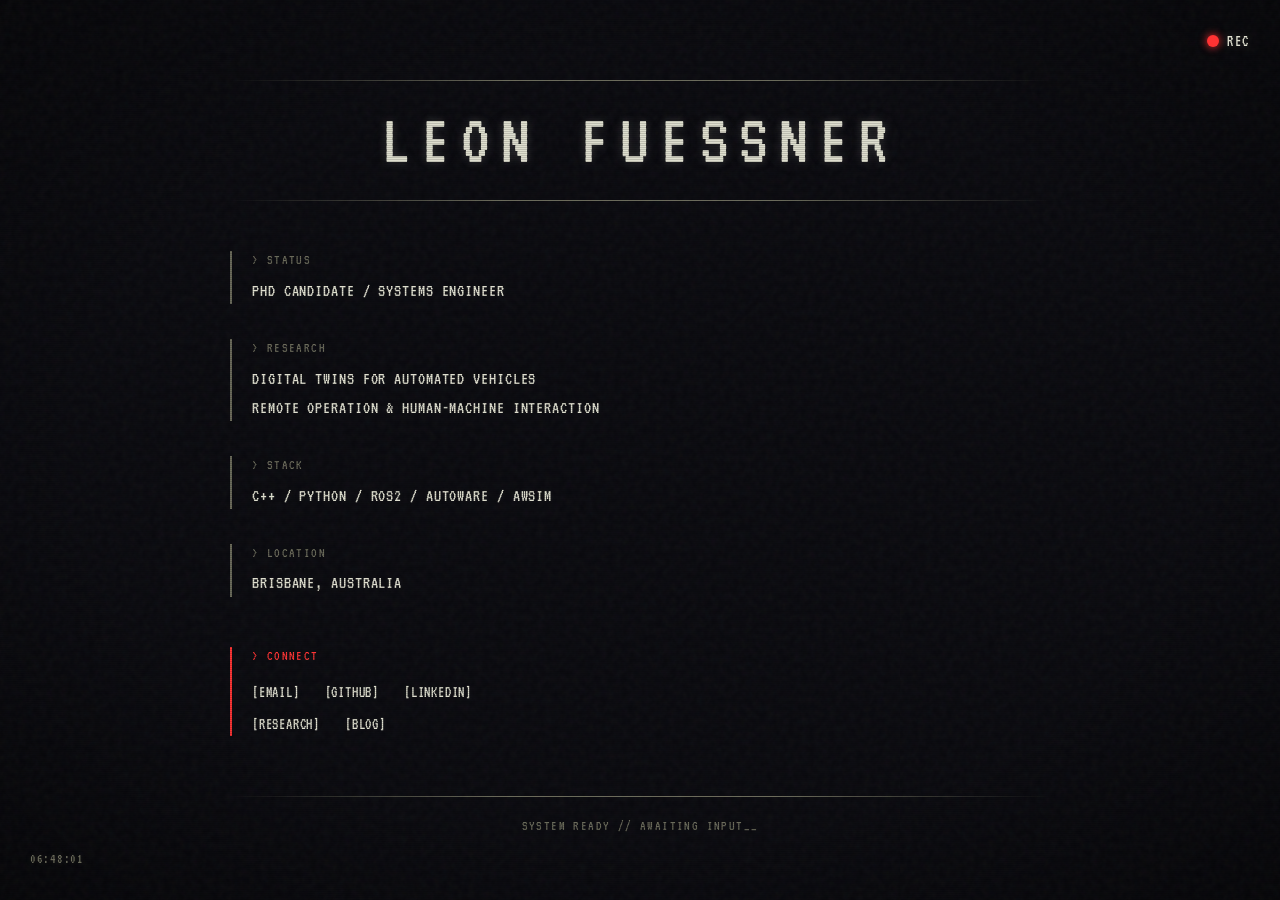
==== commit f5a217ef: "VHS camcorder aesthetic redesign" ====
--- a/index.html
+++ b/index.html
@@ -5,305 +5,76 @@
     <meta name="viewport" content="width=device-width, initial-scale=1.0">
     <link rel="preconnect" href="https://fonts.googleapis.com">
     <link rel="preconnect" href="https://fonts.gstatic.com" crossorigin>
-    <link href="https://fonts.googleapis.com/css2?family=Inter:wght@300;400;500;600&family=JetBrains+Mono:wght@400;500&display=swap" rel="stylesheet">
+    <link href="https://fonts.googleapis.com/css2?family=VT323&display=swap" rel="stylesheet">
     <link rel="stylesheet" href="index.css">
-    <title>Leon Fuessner</title>
+    <title>LEON FUESSNER</title>
 </head>
 <body>
-    <div class="grain"></div>
+    <!-- VHS Overlay Effects -->
+    <div class="vhs-overlay"></div>
+    <div class="scanlines"></div>
+    <div class="chromatic-aberration"></div>
+    <div class="vignette"></div>
+    <div class="tracking-noise"></div>
     
-    <!-- Decorative vertical line -->
-    <div class="vertical-line"></div>
+    <!-- REC Indicator -->
+    <div class="rec-indicator">
+        <span class="rec-dot"></span>
+        <span class="rec-text">REC</span>
+    </div>
     
-    <nav class="nav">
-        <div class="nav-inner">
-            <a href="/" class="nav-logo">LF</a>
-            <div class="nav-right">
-                <span class="nav-status">● Available for collaboration</span>
-                <a href="mailto:leon.fuessner@hotmail.de" class="nav-email">leon.fuessner@hotmail.de</a>
+    <!-- Date Stamp -->
+    <div class="date-stamp">
+        <span id="date-display">00:00:00</span>
+    </div>
+    
+    <!-- Main Content -->
+    <div class="crt-screen">
+        <header class="header">
+            <div class="header-line"></div>
+            <h1 class="name">LEON FUESSNER</h1>
+            <div class="header-line"></div>
+        </header>
+        
+        <section class="info-block">
+            <div class="label">> STATUS</div>
+            <div class="value">PHD CANDIDATE / SYSTEMS ENGINEER</div>
+        </section>
+        
+        <section class="info-block">
+            <div class="label">> RESEARCH</div>
+            <div class="value">DIGITAL TWINS FOR AUTOMATED VEHICLES</div>
+            <div class="value">REMOTE OPERATION &amp; HUMAN-MACHINE INTERACTION</div>
+        </section>
+        
+        <section class="info-block">
+            <div class="label">> STACK</div>
+            <div class="value">C++ / PYTHON / ROS2 / AUTOWARE / AWSIM</div>
+        </section>
+        
+        <section class="info-block">
+            <div class="label">> LOCATION</div>
+            <div class="value">BRISBANE, AUSTRALIA</div>
+        </section>
+        
+        <section class="links">
+            <div class="label">> CONNECT</div>
+            <div class="link-row">
+                <a href="mailto:leon.fuessner@hotmail.de">[EMAIL]</a>
+                <a href="https://github.com/leonidaas">[GITHUB]</a>
+                <a href="https://www.linkedin.com/in/leon-fuessner-bab212170">[LINKEDIN]</a>
             </div>
-        </div>
-    </nav>
-
-    <main>
-        <!-- Hero -->
-        <section class="hero">
-            <div class="hero-number">01</div>
-            <div class="hero-content">
-                <div class="hero-label">Researcher · Developer · Systems Engineer</div>
-                <h1 class="hero-title">
-                    <span class="title-line">Digital Twins</span>
-                    <span class="title-line">Remote Operation</span>
-                    <span class="title-line accent">Automated Vehicles</span>
-                </h1>
-                <div class="hero-meta">
-                    <div class="meta-col">
-                        <span class="meta-label">Based in</span>
-                        <span class="meta-value">Brisbane, Australia</span>
-                    </div>
-                    <div class="meta-col">
-                        <span class="meta-label">Institution</span>
-                        <span class="meta-value">Queensland University of Technology</span>
-                    </div>
-                    <div class="meta-col">
-                        <span class="meta-label">Status</span>
-                        <span class="meta-value">PhD Candidate, Stage 2 Proposal</span>
-                    </div>
-                </div>
+            <div class="link-row">
+                <a href="https://github.com/leonidaas/phd-research">[RESEARCH]</a>
+                <a href="/blog/">[BLOG]</a>
             </div>
         </section>
-
-        <!-- Statement -->
-        <section class="statement">
-            <div class="statement-line"></div>
-            <p class="statement-text">
-                Software engineer with 7+ years shipping code across mobile, VR/AR, 
-                and automated driving systems. Currently researching how digital twins 
-                can enable safe, effective remote operation of autonomous vehicle fleets 
-                at Queensland University of Technology.
-            </p>
-            <div class="statement-actions">
-                <a href="mailto:leon.fuessner@hotmail.de" class="btn-primary">Get in Touch</a>
-                <a href="https://github.com/leonidaas" class="btn-text">View GitHub →</a>
-            </div>
-        </section>
-
-        <!-- Research Focus -->
-        <section class="research">
-            <div class="section-header">
-                <span class="section-number">02</span>
-                <span class="section-title">Research Focus</span>
-            </div>
-            
-            <div class="research-grid">
-                <div class="research-card">
-                    <div class="card-num">01</div>
-                    <div class="card-content">
-                        <h3>Digital Twinning</h3>
-                        <p>Real-time state replication, predictive rendering, simulation-to-reality validation for AV control loops.</p>
-                    </div>
-                </div>
-                <div class="research-card">
-                    <div class="card-num">02</div>
-                    <div class="card-content">
-                        <h3>Remote Operation</div>
-                        <p>Teleoperation protocols, latency compensation, and human factors in multi-AV fleet supervision.</p>
-                    </div>
-                </div>
-                <div class="research-card">
-                    <div class="card-num">03</div>
-                    <div class="card-content">
-                        <h3>HMI Design</h3>
-                        <p>Cognitive load optimization, adaptive interfaces, and shared autonomy frameworks for safe AV supervision.</p>
-                    </div>
-                </div>
-                <div class="research-card">
-                    <div class="card-num">04</div>
-                    <div class="card-content">
-                        <h3>Fleet Systems</h3>
-                        <p>Scalable supervision architectures, operator allocation, and statistical multiplexing for AV fleets.</p>
-                    </div>
-                </div>
-            </div>
-            <div class="research-link">
-                <a href="https://github.com/leonidaas/phd-research" class="link-arrow">View Research Repository →</a>
-            </div>
-        </section>
-
-        <!-- Skills -->
-        <section class="skills">
-            <div class="section-header">
-                <span class="section-number">03</span>
-                <span class="section-title">Technical Skills</span>
-            </div>
-            
-            <div class="skills-list">
-                <div class="skill-row">
-                    <span class="skill-name">Primary Stack</span>
-                    <span class="skill-divider"></span>
-                    <span class="skill-value">C++, Python, ROS2, Autoware, AWSIM</span>
-                </div>
-                <div class="skill-row">
-                    <span class="skill-name">Simulation</span>
-                    <span class="skill-divider"></span>
-                    <span class="skill-value">Unity3D, Unreal Engine, digital twin pipelines</span>
-                </div>
-                <div class="skill-row">
-                    <span class="skill-name">Learning</span>
-                    <span class="skill-divider"></span>
-                    <span class="skill-value">Reverse engineering, x86-64 assembly, memory manipulation</span>
-                </div>
-                <div class="skill-row">
-                    <span class="skill-name">Proficient</span>
-                    <span class="skill-divider"></span>
-                    <span class="skill-value">Kotlin, Java, Android, C#, Swift, SwiftUI</span>
-                </dive
-                <div class="skill-row">
-                    <span class="skill-name">Tools</span>
-                    <span class="skill-divider"></span>
-                    <span class="skill-value">PyTorch, fast.ai, Git, GitHub Actions, Docker</span>
-                </div>
-            </div>
-        </section>
-
-        <!-- Experience -->
-        <section class="experience">
-            <div class="section-header">
-                <span class="section-number">04</span>
-                <span class="section-title">Experience</span>
-            </div>
-            
-            <div class="exp-list">
-                <div class="exp-item">
-                    <div class="exp-period">2026 — Now</dive
-                    <div class="exp-content">
-                        <div class="exp-title">PhD Candidate</div>
-                        <div class="exp-org">Queensland University of Technology</div>
-                        <div class="exp-desc">Digital Twin and Remote Operation for Automated Vehicles Research</div>
-                    </dive
-                </div>
-                
-                <div class="exp-item">
-                    <div class="exp-period">2025</div>
-                    <div class="exp-content">
-                        <div class="exp-title">Software Developer & Research Assistant</div>
-                        <div class="exp-org">Queensland University of Technology</div>
-                        <div class="exp-desc">VR/AR road safety, Digital Twin with Autoware and AWSIM</div>
-                    </dive
-                </div>
-                
-                <div class="exp-item">
-                    <div class="exp-period">2023 — 2025</div>
-                    <div class="exp-content">
-                        <div class="exp-title">Software Developer</dive
-                        <div class="exp-org">MaibornWolff GmbH</div>
-                        <div class="exp-desc">STIHL and BMW client projects, 3D VR/AR programming with Vision Pro, Unreal Engine</dive
-                    </div>
-                </div>
-                
-                <div class="exp-item">
-                    <div class="exp-period">2021 — 2023</div>
-                    <div class="exp-content">
-                        <div class="exp-title">Android Developer</dive
-                        <div class="exp-org">Droid-Dojo (Freelancer)</div>
-                        <div class="exp-desc">Deutsche Bahn, Joyn, Jetpack Compose projects</div>
-                    </dive
-                </div>
-                
-                <div class="exp-item">
-                    <div class="exp-period">2020 — 2021</dive
-                    <div class="exp-content">
-                        <div class="exp-title">Android Developer</div>
-                        <div class="exp-org">myposter GmbH</div>
-                        <div class="exp-desc">Multi-module architecture, RxJava → Coroutines migration</div>
-                    </dive
-                </div>
-                
-                <div class="exp-item">
-                    <div class="exp-period">2017 — 2020</div>
-                    <div class="exp-content">
-                        <div class="exp-title">Software Developer & Apprenticeship</dive
-                        <div class="exp-org">Jochen Schweizer / Spontacts</div>
-                        <div class="exp-desc">100K+ MAU app refactored to Kotlin, GraphQL, group features</div>
-                    </div>
-                </div>
-            </div>
-        </section>
-
-        <!-- Projects -->
-        <section class="projects">
-            <div class="section-header">
-                <span class="section-number">05</span>
-                <span class="section-title">Selected Projects</span>
-            </div>
-            
-            <div class="projects-grid">
-                <div class="project-item">
-                    <div class="project-header">
-                        <span class="project-name">PhD Research</span>
-                        <span class="project-year">2026</span>
-                    </div>
-                    <div class="project-desc">Remote Operation + Digital Twinning for AVs. Literature review, simulation, human factors evaluation.</div>
-                    <div class="project-link">
-                        <a href="https://github.com/leonidaas/phd-research">Repository →</a>
-                    </div>
-                </div>
-                
-                <div class="project-item">
-                    <div class="project-header">
-                        <span class="project-name">Game Memory Manipulation</span>
-                        <span class="project-year">2025</span>
-                    </div>
-                    <div class="project-desc">Reverse-engineering CS2, building helper tools with C++, x64dbg, Cheat Engine.</div>
-                </div>
-                
-                <div class="project-item">
-                    <div class="project-header">
-                        <span class="project-name">RoboRally</span>
-                        <span class="project-year">2024</span>
-                    </div>
-                    <div class="project-desc">Board game transformed into online multiplayer with Java and JavaFX.</div>
-                </div>
-                
-                <div class="project-item">
-                    <div class="project-header">
-                        <span class="project-name">GDG Munich Talk</span>
-                        <span class="project-year">2023</span>
-                    </div>
-                    <div class="project-desc">Android Paging with GraphQL — MeetUp presentation with slides.</div>
-                    <div class="project-link">
-                        <a href="https://de.slideshare.net/secret/d7X7QtfRTnu1Of">Slides →</a>
-                    </div>
-                </div>
-            </div>
-        </section>
-
-        <!-- Education -->
-        <section class="education">
-            <div class="section-header">
-                <span class="section-number">06</span>
-                <span class="section-title">Education</span>
-            </div>
-            
-            <div class="edu-list">
-                <div class="edu-item">
-                    <div class="edu-year">2025</div>
-                    <div class="edu-degree">Bachelor's Thesis in Computer Science</div>
-                    <div class="edu-school">Queensland University of Technology</div>
-                </div>
-                <div class="edu-item">
-                    <div class="edu-year">2024</div>
-                    <div class="edu-degree">Bachelor of Science in Computer Science</div>
-                    <div class="edu-school">Ludwig-Maximilians-Universität Munich</div>
-                </div>
-                <div class="edu-item">
-                    <div class="edu-year">2024</div>
-                    <div class="edu-degree">Study Abroad Semester</div>
-                    <div class="edu-school">Universidad de Sevilla</div>
-                </div>
-                <div class="edu-item">
-                    <div class="edu-year">2020</div>
-                    <div class="edu-degree">IT Specialist in Application Development</div>
-                    <div class="edu-school">Vocational School for Computer Science Munich</div>
-                </div>
-            </div>
-        </section>
-    </main>
-
-    <footer class="footer">
-        <div class="footer-inner">
-            <div class="footer-left">
-                <span class="footer-logo">LF</span>
-                <span class="footer-copy">© 2026 Leon Fuessner</span>
-            </div>
-            <div class="footer-links">
-                <a href="mailto:leon.fuessner@hotmail.de">Email</a>
-                <a href="https://github.com/leonidaas">GitHub</a>
-                <a href="https://www.linkedin.com/in/leon-fuessner-bab212170">LinkedIn</a>
-                <a href="/blog/">Blog</a>
-            </dive
-        </div>
-    </footer>
+        
+        <footer class="footer">
+            <div class="footer-line"></div>
+            <div class="footer-text">SYSTEM READY // AWAITING INPUT_</div>
+        </footer>
+    </div>
 
     <script src="index.js"></script>
 </body>
--- a/index.css
+++ b/index.css
@@ -1,21 +1,13 @@
+/* VHS / Camcorder / CRT Aesthetic */
+
 :root {
-    --color-canvas: #fafafa;
-    --color-paper: #f5f5f0;
-    --color-ink: #1a1a1a;
-    --color-muted: #8a8a8a;
-    --color-border: #d0d0d0;
-    --color-accent: #00c853;
-    
-    --font-body: 'Inter', -apple-system, BlinkMacSystemFont, sans-serif;
-    --font-mono: 'JetBrains Mono', 'SF Mono', monospace;
-    
-    --max-width: 1100px;
-    --section-gap: 120px;
-    --space-xs: 4px;
-    --space-sm: 8px;
-    --space-md: 16px;
-    --space-lg: 32px;
-    --space-xl: 64px;
+    --bg-color: #0a0a0f;
+    --text-color: #e0e0d0;
+    --dim-color: #6a6a5a;
+    --accent-color: #ff3333;
+    --glow-color: rgba(224, 224, 208, 0.1);
+    
+    --font-mono: 'VT323', 'Courier New', monospace;
 }
 
 * {
@@ -24,22 +16,19 @@
     box-sizing: border-box;
 }
 
-html {
-    scroll-behavior: smooth;
-    -webkit-font-smoothing: antialiased;
-}
-
 body {
-    background: var(--color-canvas);
-    color: var(--color-ink);
-    font-family: var(--font-body);
-    font-size: 14px;
-    line-height: 1.6;
+    background: var(--bg-color);
+    color: var(--text-color);
+    font-family: var(--font-mono);
+    font-size: 20px;
+    line-height: 1.4;
+    min-height: 100vh;
     overflow-x: hidden;
-}
-
-/* Grain texture overlay */
-.grain {
+    position: relative;
+}
+
+/* VHS Overlay - subtle noise texture */
+.vhs-overlay {
     position: fixed;
     top: 0;
     left: 0;
@@ -47,627 +36,324 @@
     height: 100%;
     pointer-events: none;
     z-index: 1000;
-    opacity: 0.025;
-    background-image: url("data:image/svg+xml,%3Csvg viewBox='0 0 256 256' xmlns='http://www.w3.org/2000/svg'%3E%3Cfilter id='noise'%3E%3CfeTurbulence type='fractalNoise' baseFrequency='0.9' numOctaves='4' stitchTiles='stitch'/%3E%3C/filter%3E%3Crect width='100%25' height='100%25' filter='url(%23noise)'/%3E%3C/svg%3E");
-    background-repeat: repeat;
-    background-size: 256px 256px;
-}
-
-/* Decorative vertical line */
-.vertical-line {
-    position: fixed;
-    left: 40px;
-    top: 0;
-    width: 1px;
-    height: 100vh;
-    background: linear-gradient(to bottom, transparent, var(--color-border) 20%, var(--color-border) 80%, transparent);
-    z-index: 50;
-    pointer-events: none;
-}
-
-/* Navigation */
-.nav {
-    position: fixed;
-    top: 0;
-    left: 0;
-    right: 0;
-    background: rgba(250, 250, 250, 0.92);
-    backdrop-filter: blur(20px);
-    z-index: 100;
-    padding: 0 var(--space-xl);
-}
-
-.nav-inner {
-    max-width: var(--max-width);
-    margin: 0 auto;
-    display: flex;
-    justify-content: space-between;
-    align-items: center;
-    height: 70px;
-}
-
-.nav-logo {
-    font-family: var(--font-mono);
-    font-size: 16px;
-    font-weight: 500;
-    color: var(--color-ink);
-    text-decoration: none;
-    letter-spacing: -0.02em;
-}
-
-.nav-right {
+    opacity: 0.04;
+    background-image: url("data:image/svg+xml,%3Csvg viewBox='0 0 200 200' xmlns='http://www.w3.org/2000/svg'%3E%3Cfilter id='noise'%3E%3CfeTurbulence type='fractalNoise' baseFrequency='0.65' numOctaves='3' stitchTiles='stitch'/%3E%3C/filter%3E%3Crect width='100%25' height='100%25' filter='url(%23noise)'/%3E%3C/svg%3E");
+    animation: vhs-drift 8s linear infinite;
+}
+
+@keyframes vhs-drift {
+    0% { transform: translate(0, 0); }
+    100% { transform: translate(-10px, -10px); }
+}
+
+/* Scanlines - the horizontal banding */
+.scanlines {
+    position: fixed;
+    top: 0;
+    left: 0;
+    width: 100%;
+    height: 100%;
+    pointer-events: none;
+    z-index: 999;
+    background: repeating-linear-gradient(
+        0deg,
+        rgba(0, 0, 0, 0.15),
+        rgba(0, 0, 0, 0.15) 1px,
+        transparent 1px,
+        transparent 2px
+    );
+}
+
+/* Chromatic aberration - red/blue fringe */
+.chromatic-aberration {
+    position: fixed;
+    top: 0;
+    left: 0;
+    width: 100%;
+    height: 100%;
+    pointer-events: none;
+    z-index: 998;
+    opacity: 0;
+    background: linear-gradient(
+        90deg,
+        rgba(255, 0, 0, 0.03) 0%,
+        transparent 30%,
+        transparent 70%,
+        rgba(0, 0, 255, 0.03) 100%
+    );
+    animation: chroma-shift 4s ease-in-out infinite;
+}
+
+@keyframes chroma-shift {
+    0%, 100% { opacity: 0; }
+    50% { opacity: 1; }
+}
+
+/* Vignette - dark corners */
+.vignette {
+    position: fixed;
+    top: 0;
+    left: 0;
+    width: 100%;
+    height: 100%;
+    pointer-events: none;
+    z-index: 997;
+    background: radial-gradient(
+        ellipse at center,
+        transparent 60%,
+        rgba(0, 0, 0, 0.4) 100%
+    );
+}
+
+/* Tracking noise - horizontal wobble */
+.tracking-noise {
+    position: fixed;
+    top: 0;
+    left: 0;
+    width: 100%;
+    height: 100%;
+    pointer-events: none;
+    z-index: 996;
+    opacity: 0;
+    background: repeating-linear-gradient(
+        0deg,
+        transparent,
+        transparent 98%,
+        rgba(255, 255, 255, 0.03) 98%,
+        rgba(255, 255, 255, 0.03) 100%
+    );
+    animation: tracking-wobble 6s ease-in-out infinite;
+}
+
+@keyframes tracking-wobble {
+    0%, 90%, 100% { opacity: 0; transform: translateX(0); }
+    92% { opacity: 0.5; transform: translateX(2px); }
+    94% { opacity: 0.3; transform: translateX(-1px); }
+    96% { opacity: 0.6; transform: translateX(3px); }
+}
+
+/* REC Indicator */
+.rec-indicator {
+    position: fixed;
+    top: 30px;
+    right: 30px;
     display: flex;
     align-items: center;
-    gap: var(--space-lg);
-}
-
-.nav-status {
-    font-family: var(--font-mono);
-    font-size: 11px;
-    color: var(--color-accent);
+    gap: 8px;
+    z-index: 1001;
+    font-family: var(--font-mono);
+    font-size: 16px;
+    color: var(--text-color);
+    text-shadow: 0 0 10px rgba(224, 224, 208, 0.3);
+}
+
+.rec-dot {
+    width: 12px;
+    height: 12px;
+    background: var(--accent-color);
+    border-radius: 50%;
+    animation: rec-blink 1s step-end infinite;
+    box-shadow: 0 0 8px var(--accent-color);
+}
+
+@keyframes rec-blink {
+    0%, 100% { opacity: 1; }
+    50% { opacity: 0; }
+}
+
+.rec-text {
+    letter-spacing: 0.1em;
+}
+
+/* Date Stamp */
+.date-stamp {
+    position: fixed;
+    bottom: 30px;
+    left: 30px;
+    z-index: 1001;
+    font-family: var(--font-mono);
+    font-size: 14px;
+    color: var(--dim-color);
+    text-shadow: 0 0 5px rgba(106, 106, 90, 0.3);
     letter-spacing: 0.05em;
 }
 
-.nav-email {
-    font-family: var(--font-mono);
-    font-size: 12px;
-    color: var(--color-muted);
+/* CRT Screen Effect */
+.crt-screen {
+    position: relative;
+    z-index: 1;
+    padding: 60px 40px;
+    max-width: 900px;
+    margin: 0 auto;
+    animation: screen-flicker 0.15s infinite;
+}
+
+@keyframes screen-flicker {
+    0% { opacity: 0.97; }
+    50% { opacity: 1; }
+    100% { opacity: 0.98; }
+}
+
+/* Header */
+.header {
+    margin-bottom: 50px;
+    text-align: center;
+}
+
+.header-line {
+    height: 1px;
+    background: linear-gradient(
+        90deg,
+        transparent,
+        var(--dim-color),
+        var(--dim-color),
+        transparent
+    );
+    margin: 20px 0;
+}
+
+.name {
+    font-family: var(--font-mono);
+    font-size: clamp(32px, 8vw, 72px);
+    font-weight: 400;
+    letter-spacing: 0.15em;
+    text-transform: uppercase;
+    color: var(--text-color);
+    text-shadow: 
+        0 0 10px rgba(224, 224, 208, 0.2),
+        0 0 40px rgba(224, 224, 208, 0.05);
+    line-height: 1.1;
+    animation: text-glow 3s ease-in-out infinite;
+}
+
+@keyframes text-glow {
+    0%, 100% { text-shadow: 0 0 10px rgba(224, 224, 208, 0.2), 0 0 40px rgba(224, 224, 208, 0.05); }
+    50% { text-shadow: 0 0 15px rgba(224, 224, 208, 0.3), 0 0 60px rgba(224, 224, 208, 0.1); }
+}
+
+/* Info Blocks */
+.info-block {
+    margin-bottom: 35px;
+    padding-left: 20px;
+    border-left: 2px solid var(--dim-color);
+    transition: border-color 0.3s;
+}
+
+.info-block:hover {
+    border-left-color: var(--text-color);
+}
+
+.label {
+    font-family: var(--font-mono);
+    font-size: 14px;
+    color: var(--dim-color);
+    letter-spacing: 0.1em;
+    margin-bottom: 8px;
+}
+
+.value {
+    font-family: var(--font-mono);
+    font-size: 18px;
+    color: var(--text-color);
+    letter-spacing: 0.05em;
+    margin-bottom: 4px;
+    text-shadow: 0 0 5px rgba(224, 224, 208, 0.1);
+}
+
+/* Links */
+.links {
+    margin-top: 50px;
+    padding-left: 20px;
+    border-left: 2px solid var(--accent-color);
+}
+
+.links .label {
+    color: var(--accent-color);
+    margin-bottom: 15px;
+}
+
+.link-row {
+    display: flex;
+    gap: 25px;
+    margin-bottom: 10px;
+    flex-wrap: wrap;
+}
+
+.links a {
+    font-family: var(--font-mono);
+    font-size: 16px;
+    color: var(--text-color);
     text-decoration: none;
-    transition: color 0.3s;
-}
-
-.nav-email:hover {
-    color: var(--color-ink);
-}
-
-/* Main */
-main {
-    max-width: var(--max-width);
-    margin: 0 auto;
-    padding: calc(70px + var(--section-gap)) var(--space-xl) var(--section-gap);
-}
-
-/* Hero */
-.hero {
-    display: grid;
-    grid-template-columns: auto 1fr;
-    gap: var(--space-xl);
-    margin-bottom: var(--section-gap);
-    padding-bottom: var(--section-gap);
-    border-bottom: 1px solid var(--color-border);
-}
-
-.hero-number {
-    font-family: var(--font-mono);
-    font-size: 11px;
-    color: var(--color-muted);
-    letter-spacing: 0.1em;
-    writing-mode: vertical-lr;
-    transform: rotate(180deg);
-    padding-top: var(--space-md);
-}
-
-.hero-content {
-    display: flex;
-    flex-direction: column;
-    gap: var(--space-lg);
-}
-
-.hero-label {
-    font-family: var(--font-mono);
-    font-size: 11px;
-    text-transform: uppercase;
-    letter-spacing: 0.15em;
-    color: var(--color-muted);
-}
-
-.hero-title {
-    display: flex;
-    flex-direction: column;
-    gap: var(--space-xs);
-}
-
-.title-line {
-    font-size: clamp(42px, 7vw, 84px);
-    font-weight: 300;
-    line-height: 1.05;
-    letter-spacing: -0.04em;
-    color: var(--color-ink);
-}
-
-.title-line.accent {
-    color: var(--color-muted);
-}
-
-.hero-meta {
-    display: flex;
-    gap: var(--space-xl);
-    margin-top: var(--space-lg);
-    padding-top: var(--space-lg);
-    border-top: 1px solid var(--color-border);
-}
-
-.meta-col {
-    display: flex;
-    flex-direction: column;
-    gap: var(--space-xs);
-}
-
-.meta-label {
-    font-family: var(--font-mono);
-    font-size: 10px;
-    text-transform: uppercase;
-    letter-spacing: 0.15em;
-    color: var(--color-muted);
-}
-
-.meta-value {
-    font-size: 13px;
-    color: var(--color-ink);
-    font-weight: 400;
-}
-
-/* Statement */
-.statement {
-    margin-bottom: var(--section-gap);
-    padding-bottom: var(--section-gap);
-    border-bottom: 1px solid var(--color-border);
-    position: relative;
-}
-
-.statement-line {
-    position: absolute;
-    left: 0;
-    top: 0;
-    width: 60px;
-    height: 1px;
-    background: var(--color-ink);
-}
-
-.statement-text {
-    font-size: 20px;
-    line-height: 1.7;
-    color: var(--color-muted);
-    max-width: 700px;
-    font-weight: 300;
-    padding-top: var(--space-lg);
-}
-
-.statement-actions {
-    display: flex;
-    gap: var(--space-lg);
-    margin-top: var(--space-xl);
-    align-items: center;
-}
-
-/* Buttons */
-.btn-primary {
-    display: inline-block;
-    padding: 14px 32px;
-    background: var(--color-ink);
-    color: var(--color-canvas);
-    text-decoration: none;
-    font-family: var(--font-mono);
-    font-size: 12px;
-    text-transform: uppercase;
-    letter-spacing: 0.1em;
+    letter-spacing: 0.05em;
     transition: all 0.3s;
-    border: 1px solid var(--color-ink);
-}
-
-.btn-primary:hover {
-    background: transparent;
-    color: var(--color-ink);
-}
-
-.btn-text {
-    font-family: var(--font-mono);
-    font-size: 12px;
-    text-transform: uppercase;
-    letter-spacing: 0.1em;
-    color: var(--color-muted);
-    text-decoration: none;
-    transition: color 0.3s;
-}
-
-.btn-text:hover {
-    color: var(--color-ink);
-}
-
-/* Section headers */
-.section-header {
-    display: flex;
-    align-items: baseline;
-    gap: var(--space-md);
-    margin-bottom: var(--space-xl);
-    padding-bottom: var(--space-md);
-    border-bottom: 1px solid var(--color-border);
-}
-
-.section-number {
-    font-family: var(--font-mono);
-    font-size: 11px;
-    color: var(--color-muted);
-    letter-spacing: 0.1em;
-}
-
-.section-title {
-    font-size: 11px;
-    text-transform: uppercase;
-    letter-spacing: 0.15em;
-    color: var(--color-muted);
-    font-weight: 400;
-}
-
-/* Research */
-.research {
-    margin-bottom: var(--section-gap);
-    padding-bottom: var(--section-gap);
-    border-bottom: 1px solid var(--color-border);
-}
-
-.research-grid {
-    display: grid;
-    grid-template-columns: repeat(2, 1fr);
-    gap: 1px;
-    background: var(--color-border);
-    margin-bottom: var(--space-xl);
-}
-
-.research-card {
-    background: var(--color-canvas);
-    padding: var(--space-xl);
-    display: flex;
-    gap: var(--space-lg);
-    transition: background 0.3s;
-}
-
-.research-card:hover {
-    background: var(--color-paper);
-}
-
-.card-num {
-    font-family: var(--font-mono);
-    font-size: 10px;
-    color: var(--color-muted);
-    letter-spacing: 0.1em;
-    min-width: 20px;
-}
-
-.card-content h3 {
-    font-size: 16px;
-    font-weight: 500;
-    margin-bottom: var(--space-sm);
-    letter-spacing: -0.01em;
-}
-
-.card-content p {
-    font-size: 13px;
-    line-height: 1.7;
-    color: var(--color-muted);
-}
-
-.research-link {
-    text-align: right;
-}
-
-.link-arrow {
-    font-family: var(--font-mono);
-    font-size: 12px;
-    text-transform: uppercase;
-    letter-spacing: 0.1em;
-    color: var(--color-muted);
-    text-decoration: none;
-    transition: color 0.3s;
-}
-
-.link-arrow:hover {
-    color: var(--color-ink);
-}
-
-/* Skills */
-.skills {
-    margin-bottom: var(--section-gap);
-    padding-bottom: var(--section-gap);
-    border-bottom: 1px solid var(--color-border);
-}
-
-.skills-list {
-    display: flex;
-    flex-direction: column;
-}
-
-.skill-row {
-    display: flex;
-    align-items: baseline;
-    padding: var(--space-md) 0;
-    border-bottom: 1px solid var(--color-border);
-    gap: var(--space-md);
-}
-
-.skill-row:last-child {
-    border-bottom: none;
-}
-
-.skill-name {
-    font-family: var(--font-mono);
-    font-size: 11px;
-    text-transform: uppercase;
-    letter-spacing: 0.1em;
-    color: var(--color-muted);
-    min-width: 120px;
-    flex-shrink: 0;
-}
-
-.skill-divider {
-    flex-grow: 1;
-    height: 1px;
-    background: repeating-linear-gradient(to right, var(--color-border) 0, var(--color-border) 4px, transparent 4px, transparent 8px);
-    min-width: 40px;
-}
-
-.skill-value {
-    font-size: 14px;
-    color: var(--color-ink);
-    text-align: right;
-    flex-shrink: 0;
-}
-
-/* Experience */
-.experience {
-    margin-bottom: var(--section-gap);
-    padding-bottom: var(--section-gap);
-    border-bottom: 1px solid var(--color-border);
-}
-
-.exp-list {
-    display: flex;
-    flex-direction: column;
-    gap: var(--space-xl);
-}
-
-.exp-item {
-    display: grid;
-    grid-template-columns: 120px 1fr;
-    gap: var(--space-xl);
-    padding-bottom: var(--space-xl);
-    border-bottom: 1px solid var(--color-border);
-}
-
-.exp-item:last-child {
-    border-bottom: none;
-    padding-bottom: 0;
-}
-
-.exp-period {
-    font-family: var(--font-mono);
-    font-size: 12px;
-    color: var(--color-muted);
-    letter-spacing: 0.05em;
-}
-
-.exp-title {
-    font-size: 17px;
-    font-weight: 500;
-    margin-bottom: var(--space-xs);
-    letter-spacing: -0.01em;
-}
-
-.exp-org {
-    font-size: 14px;
-    color: var(--color-muted);
-    margin-bottom: var(--space-xs);
-}
-
-.exp-desc {
-    font-size: 13px;
-    line-height: 1.6;
-    color: var(--color-muted);
-}
-
-/* Projects */
-.projects {
-    margin-bottom: var(--section-gap);
-    padding-bottom: var(--section-gap);
-    border-bottom: 1px solid var(--color-border);
-}
-
-.projects-grid {
-    display: grid;
-    grid-template-columns: repeat(2, 1fr);
-    gap: 1px;
-    background: var(--color-border);
-}
-
-.project-item {
-    background: var(--color-canvas);
-    padding: var(--space-xl);
-    transition: background 0.3s;
-}
-
-.project-item:hover {
-    background: var(--color-paper);
-}
-
-.project-header {
-    display: flex;
-    justify-content: space-between;
-    align-items: baseline;
-    margin-bottom: var(--space-md);
-}
-
-.project-name {
-    font-size: 15px;
-    font-weight: 500;
-    letter-spacing: -0.01em;
-}
-
-.project-year {
-    font-family: var(--font-mono);
-    font-size: 11px;
-    color: var(--color-muted);
-}
-
-.project-desc {
-    font-size: 13px;
-    line-height: 1.6;
-    color: var(--color-muted);
-    margin-bottom: var(--space-md);
-}
-
-.project-link a {
-    font-family: var(--font-mono);
-    font-size: 11px;
-    text-transform: uppercase;
-    letter-spacing: 0.1em;
-    color: var(--color-muted);
-    text-decoration: none;
-    transition: color 0.3s;
-}
-
-.project-link a:hover {
-    color: var(--color-ink);
-}
-
-/* Education */
-.education {
-    margin-bottom: var(--section-gap);
-    padding-bottom: var(--section-gap);
-    border-bottom: 1px solid var(--color-border);
-}
-
-.edu-list {
-    display: flex;
-    flex-direction: column;
-    gap: var(--space-lg);
-}
-
-.edu-item {
-    display: grid;
-    grid-template-columns: 80px 1fr;
-    gap: var(--space-xl);
-    align-items: baseline;
-}
-
-.edu-year {
-    font-family: var(--font-mono);
-    font-size: 12px;
-    color: var(--color-muted);
-}
-
-.edu-degree {
-    font-size: 15px;
-    font-weight: 500;
-    margin-bottom: var(--space-xs);
-    letter-spacing: -0.01em;
-}
-
-.edu-school {
-    font-size: 13px;
-    color: var(--color-muted);
+    text-shadow: 0 0 5px rgba(224, 224, 208, 0.1);
+}
+
+.links a:hover {
+    color: var(--accent-color);
+    text-shadow: 0 0 10px rgba(255, 51, 51, 0.3);
 }
 
 /* Footer */
 .footer {
-    padding: var(--space-xl) var(--space-xl) var(--space-lg);
-    border-top: 1px solid var(--color-border);
-}
-
-.footer-inner {
-    max-width: var(--max-width);
-    margin: 0 auto;
-    display: flex;
-    justify-content: space-between;
-    align-items: center;
-}
-
-.footer-left {
-    display: flex;
-    align-items: center;
-    gap: var(--space-md);
-}
-
-.footer-logo {
+    margin-top: 60px;
+    text-align: center;
+}
+
+.footer-line {
+    height: 1px;
+    background: linear-gradient(
+        90deg,
+        transparent,
+        var(--dim-color),
+        var(--dim-color),
+        transparent
+    );
+    margin-bottom: 20px;
+}
+
+.footer-text {
     font-family: var(--font-mono);
     font-size: 14px;
-    font-weight: 500;
-}
-
-.footer-copy {
-    font-family: var(--font-mono);
-    font-size: 11px;
-    color: var(--color-muted);
-}
-
-.footer-links {
-    display: flex;
-    gap: var(--space-lg);
-}
-
-.footer-links a {
-    font-family: var(--font-mono);
-    font-size: 11px;
-    text-transform: uppercase;
+    color: var(--dim-color);
     letter-spacing: 0.1em;
-    color: var(--color-muted);
-    text-decoration: none;
-    transition: color 0.3s;
-}
-
-.footer-links a:hover {
-    color: var(--color-ink);
+    animation: cursor-blink 1s step-end infinite;
+}
+
+.footer-text::after {
+    content: '_';
+    animation: cursor-blink 1s step-end infinite;
+}
+
+@keyframes cursor-blink {
+    0%, 100% { opacity: 1; }
+    50% { opacity: 0; }
 }
 
 /* Responsive */
 @media (max-width: 768px) {
-    .vertical-line {
-        display: none;
-    }
-    
-    main {
-        padding: calc(70px + var(--space-xl)) var(--space-md) var(--space-xl);
-    }
-    
-    .hero {
-        grid-template-columns: 1fr;
-    }
-    
-    .hero-number {
-        display: none;
-    }
-    
-    .hero-meta {
+    .crt-screen {
+        padding: 40px 20px;
+    }
+    
+    .rec-indicator {
+        top: 15px;
+        right: 15px;
+        font-size: 14px;
+    }
+    
+    .date-stamp {
+        bottom: 15px;
+        left: 15px;
+        font-size: 12px;
+    }
+    
+    .link-row {
         flex-direction: column;
-        gap: var(--space-md);
-    }
-    
-    .title-line {
-        font-size: 36px;
-    }
-    
-    .research-grid {
-        grid-template-columns: 1fr;
-    }
-    
-    .projects-grid {
-        grid-template-columns: 1fr;
-    }
-    
-    .exp-item {
-        grid-template-columns: 1fr;
-        gap: var(--space-sm);
-    }
-    
-    .edu-item {
-        grid-template-columns: 1fr;
-    }
-    
-    .footer-inner {
-        flex-direction: column;
-        gap: var(--space-lg);
-    }
-    
-    .nav-right {
-        display: none;
-    }
-}
+        gap: 10px;
+    }
+    
+    .value {
+        font-size: 16px;
+    }
+}
